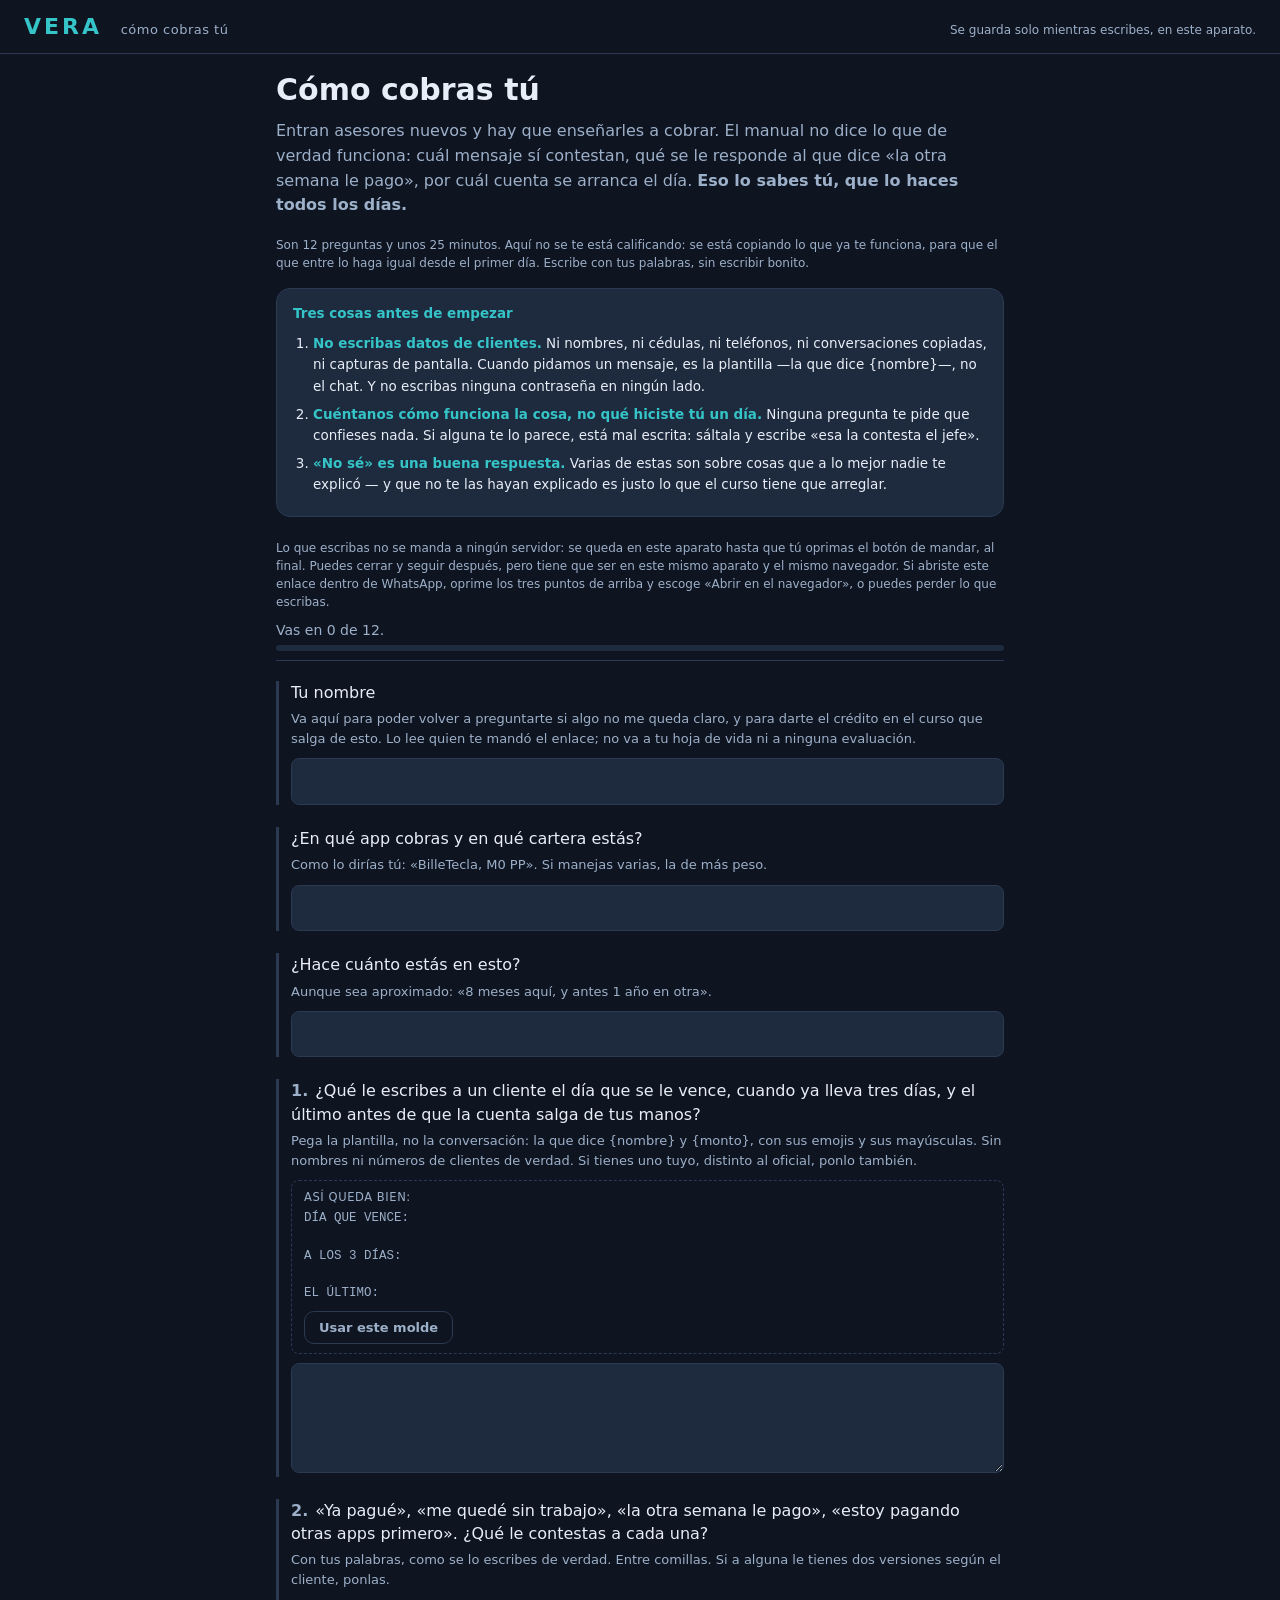
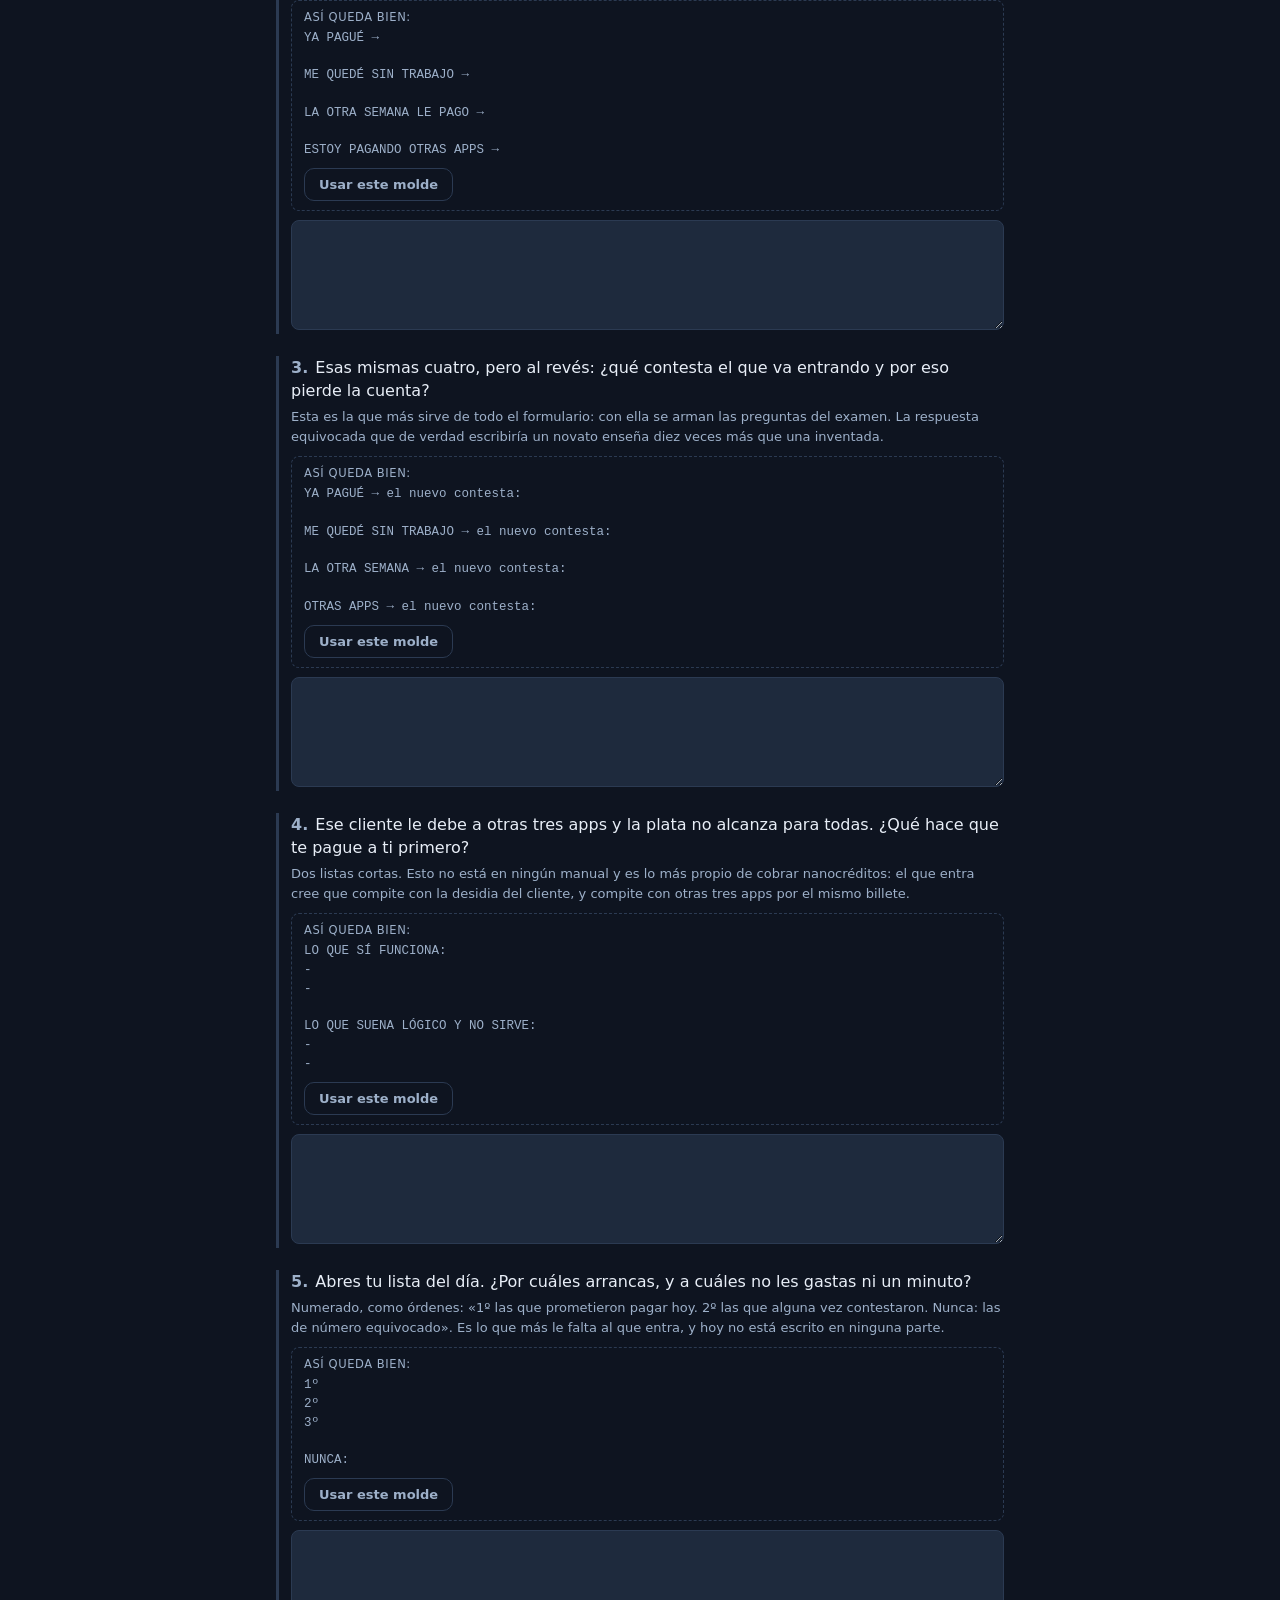
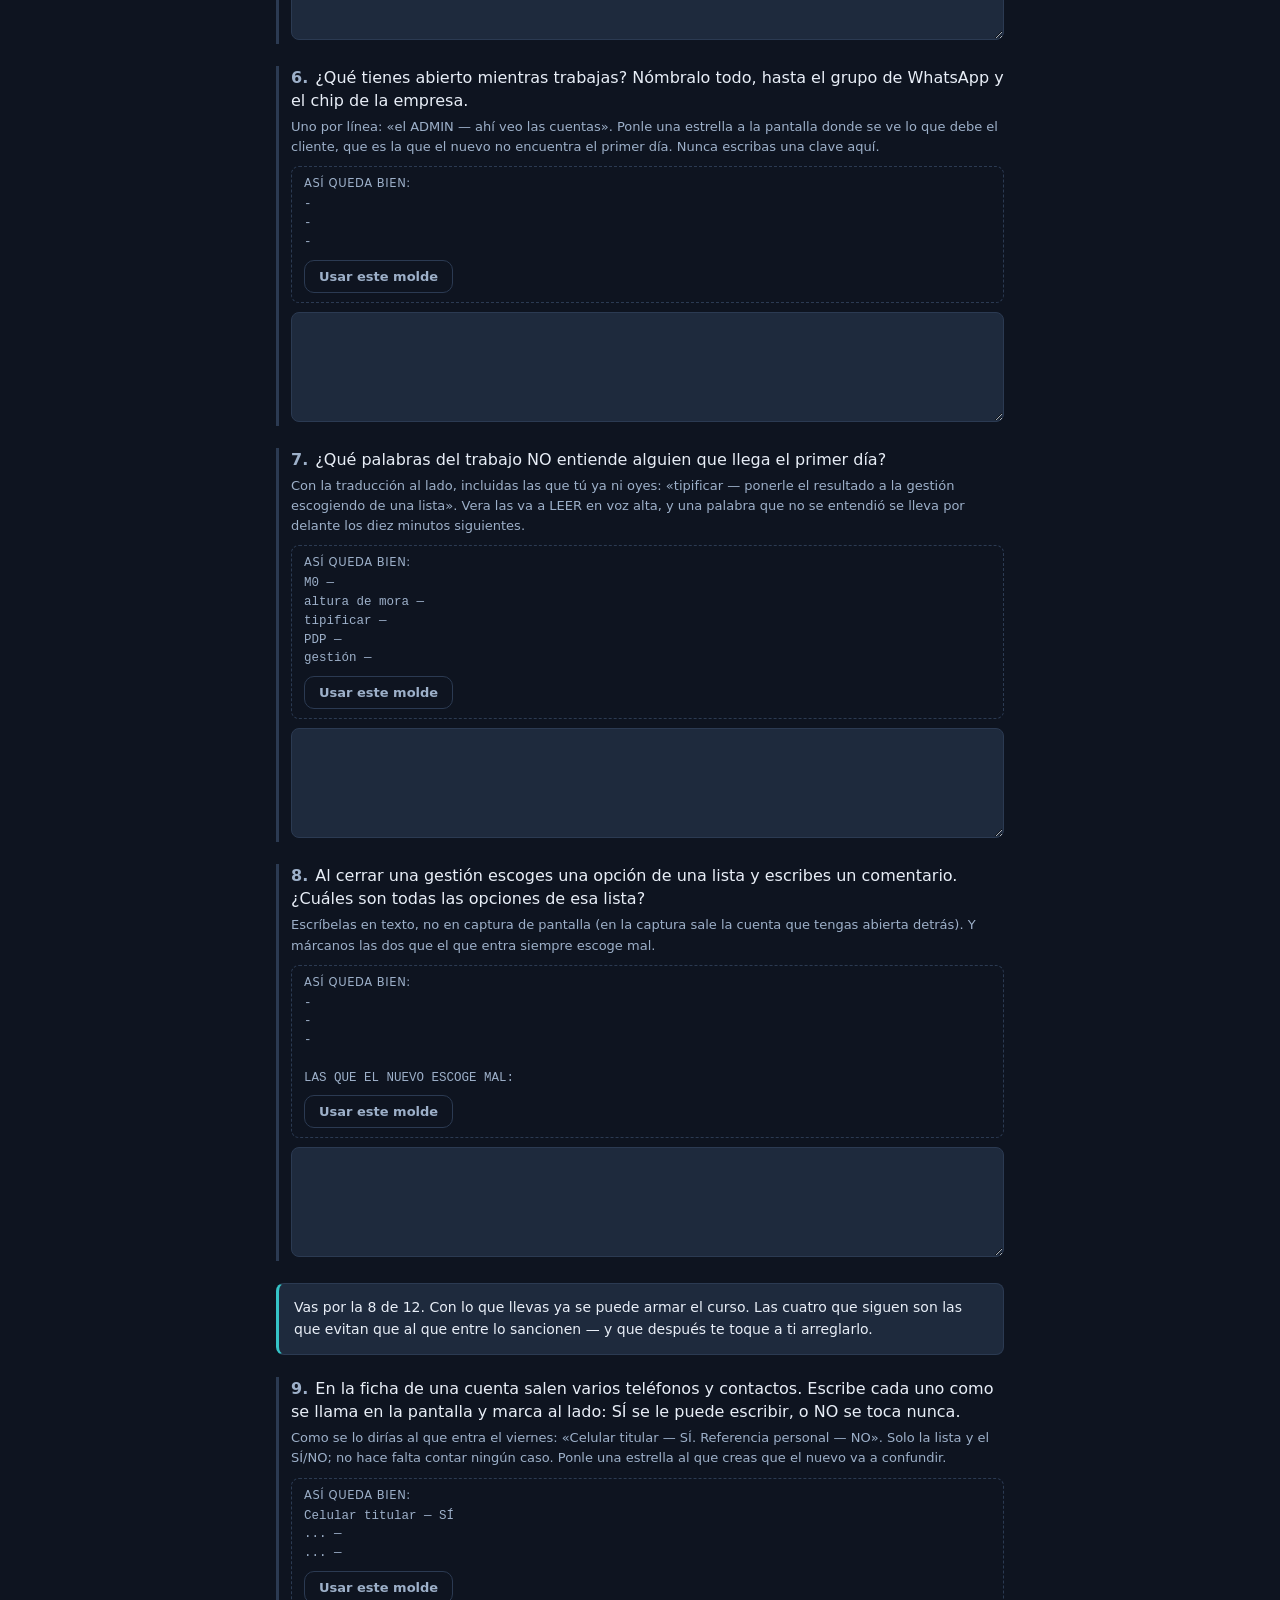
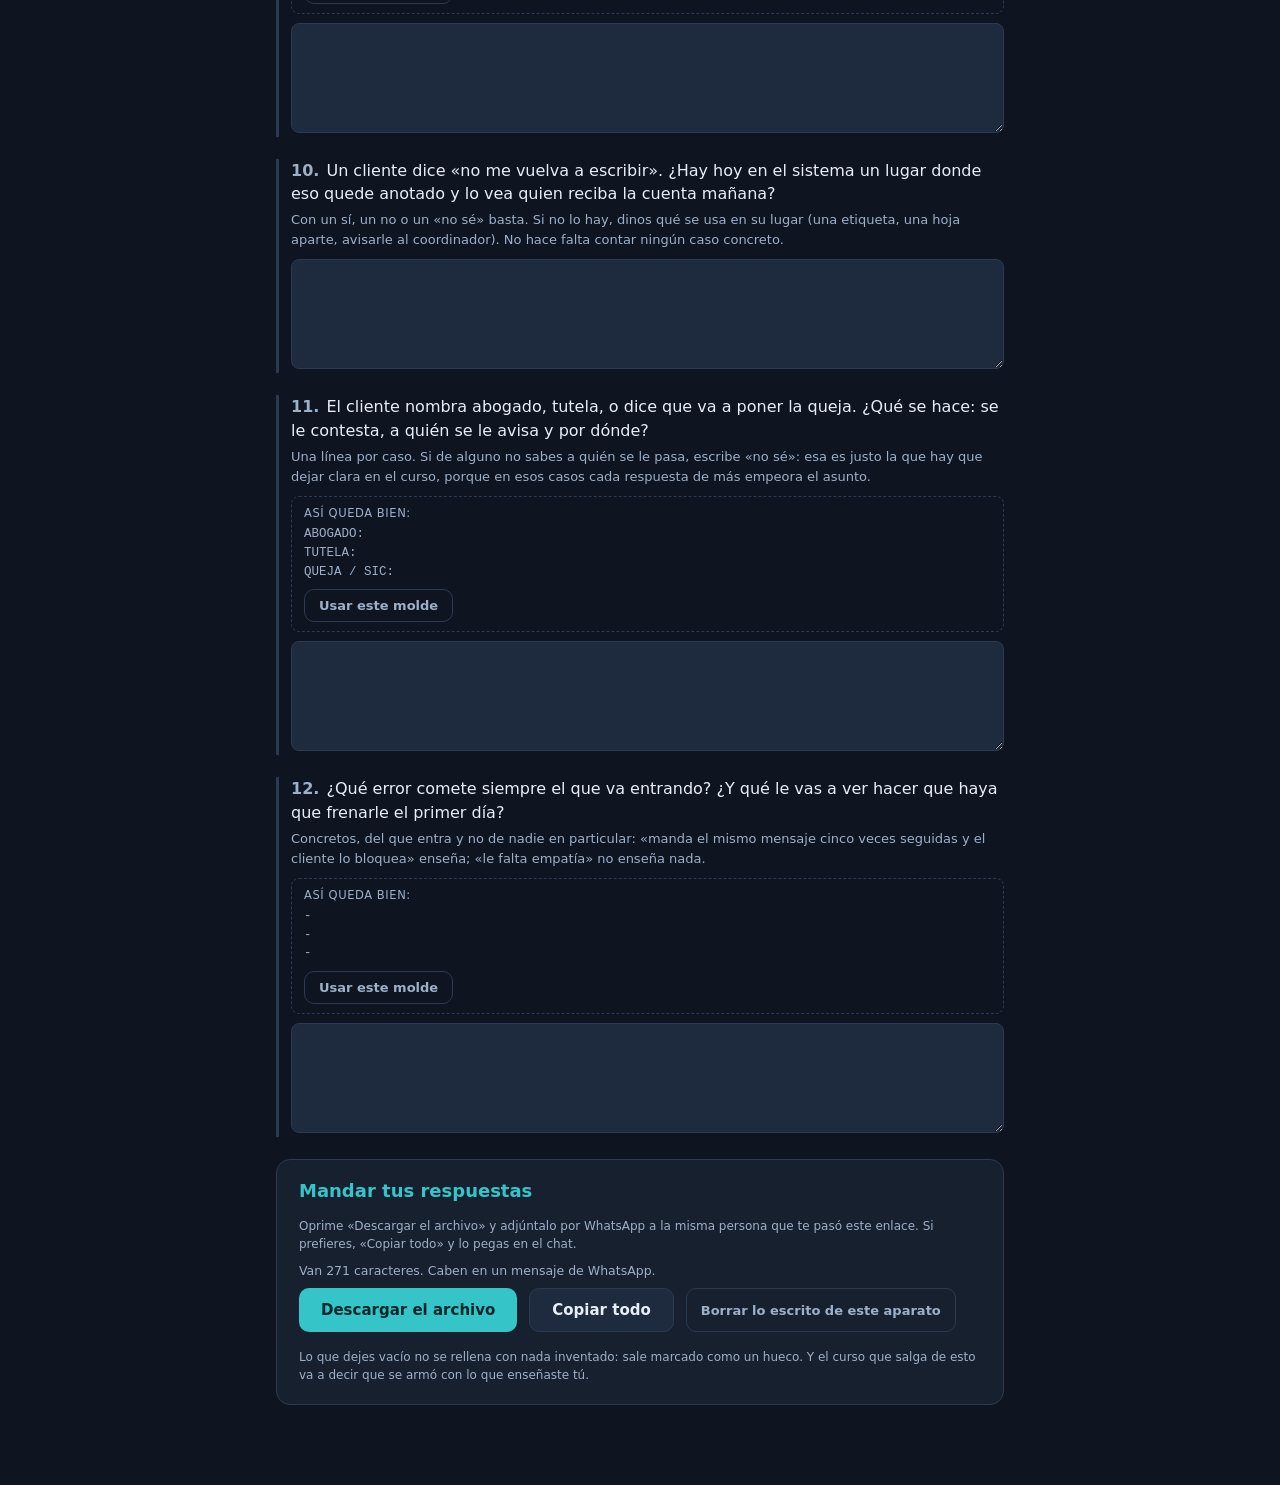
==== cuestionario-asesor-suelto.html @ 35c7a5f9 "Vera funciona sin internet: MediaPipe entra en la carpeta, y el cuestionario en un solo archivo Joan" ====
<!doctype html>
<html lang="es">
<head>
<meta charset="utf-8">
<meta name="viewport" content="width=device-width, initial-scale=1">
<title>Cómo cobras tú</title>
<style>
/* ── estilo.css ── */
/* Vera — Capacitadora Virtual
   Tema oscuro pensado para proyectarse en una sala: contraste alto,
   letra grande, nada que compita con la cara de Vera. */

:root {
  --fondo: #0e1420;
  --fondo-tarjeta: #17202f;
  --fondo-suave: #1e2a3d;
  --borde: #2b3a52;
  --texto: #e8eef7;
  --texto-suave: #9db0c9;
  --acento: #35c4c8;        /* el color de Vera */
  --acento-fuerte: #1fa8ac;
  --ambar: #e8b93d;
  --rojo: #e05d5d;
  --verde: #4fc37f;
  --radio: 14px;
}

* { box-sizing: border-box; margin: 0; padding: 0; }

body {
  background: var(--fondo);
  color: var(--texto);
  font-family: "Segoe UI", system-ui, sans-serif;
  min-height: 100vh;
}

/* ── Cabecera ─────────────────────────────────────────── */
.cabecera {
  display: flex;
  align-items: baseline;
  justify-content: space-between;
  gap: 16px;
  padding: 14px 24px;
  border-bottom: 1px solid var(--borde);
}
.marca {
  font-size: 22px;
  font-weight: 800;
  letter-spacing: 3px;
  color: var(--acento);
}
.marca span {
  font-size: 13px;
  font-weight: 400;
  letter-spacing: 0.5px;
  color: var(--texto-suave);
  margin-left: 8px;
}
.cabecera-nota { font-size: 12px; color: var(--texto-suave); }

/* ── Pantallas ────────────────────────────────────────── */
.pantalla { display: none; padding: 24px; }
.pantalla.activa { display: block; }
.oculto { display: none !important; }

.tarjeta {
  background: var(--fondo-tarjeta);
  border: 1px solid var(--borde);
  border-radius: var(--radio);
  padding: 28px;
  max-width: 980px;
  margin: 0 auto;
}
.tarjeta-centrada { max-width: 680px; text-align: center; }

h1 { font-size: 30px; margin-bottom: 12px; }
h2 { font-size: 22px; margin-bottom: 10px; }
.intro { color: var(--texto-suave); line-height: 1.55; margin-bottom: 18px; }

.selector-curso {
  display: flex;
  align-items: center;
  justify-content: center;
  gap: 10px;
  margin-bottom: 14px;
  font-size: 14px;
  color: var(--texto-suave);
}
.selector-curso select {
  background: var(--fondo-suave);
  border: 1px solid var(--borde);
  border-radius: 8px;
  color: var(--texto);
  font-family: inherit;
  font-size: 14px;
  padding: 8px 12px;
}
.selector-curso select:focus { outline: none; border-color: var(--acento); }

.resumen-contenido {
  background: var(--fondo-suave);
  border-radius: 10px;
  padding: 12px 16px;
  margin-bottom: 18px;
  font-size: 14px;
  color: var(--texto-suave);
  text-align: left;
}
.resumen-contenido strong { color: var(--texto); }

.letra-menuda { font-size: 12px; color: var(--texto-suave); line-height: 1.5; margin-top: 16px; }

/* ── Botones ──────────────────────────────────────────── */
.botonera { display: flex; gap: 12px; justify-content: center; flex-wrap: wrap; margin-top: 8px; }
.btn {
  border: none;
  border-radius: 10px;
  padding: 12px 22px;
  font-size: 15px;
  font-weight: 600;
  cursor: pointer;
  font-family: inherit;
}
.btn:disabled { opacity: 0.4; cursor: not-allowed; }
a.btn { text-decoration: none; display: inline-flex; align-items: center; }
.btn-primario { background: var(--acento); color: #06282a; }
.btn-primario:not(:disabled):hover { background: var(--acento-fuerte); color: #eafcfc; }
.btn-secundario { background: var(--fondo-suave); color: var(--texto); border: 1px solid var(--borde); }
.btn-secundario:not(:disabled):hover { border-color: var(--acento); }
.btn-mini {
  background: transparent;
  color: var(--texto-suave);
  border: 1px solid var(--borde);
  padding: 8px 14px;
  font-size: 13px;
}
.btn-mini:hover { color: var(--texto); }

/* ── Consentimiento ───────────────────────────────────── */
.caja-legal {
  background: var(--fondo-suave);
  border-left: 4px solid var(--acento);
  border-radius: 8px;
  padding: 16px;
  text-align: left;
  font-size: 14px;
  line-height: 1.55;
  color: var(--texto-suave);
}
.caja-legal p + p { margin-top: 10px; }
.caja-legal strong { color: var(--texto); }
.prueba-mic {
  display: flex;
  align-items: center;
  justify-content: center;
  gap: 12px;
  flex-wrap: wrap;
  margin: 16px 0 4px;
}
.resultado-mic { font-size: 13px; color: var(--texto-suave); max-width: 380px; text-align: left; }
.respuesta-aviso { font-size: 13px; color: var(--ambar); margin-bottom: 6px; }
.respuesta-aviso:empty { display: none; }

.fila-consentimiento {
  display: flex;
  align-items: flex-start;
  gap: 10px;
  text-align: left;
  margin: 18px 0;
  font-size: 14px;
  cursor: pointer;
}
.fila-consentimiento input { margin-top: 3px; width: 18px; height: 18px; accent-color: var(--acento); }

/* ── Sala de capacitación ─────────────────────────────── */
.sala {
  display: grid;
  grid-template-columns: 300px 1fr 380px;
  gap: 20px;
  max-width: 1500px;
  margin: 0 auto;
  align-items: start;
}

.col-vera { text-align: center; }
.vera-marco {
  background: radial-gradient(circle at 50% 35%, #223148, var(--fondo-tarjeta));
  border: 1px solid var(--borde);
  border-radius: var(--radio);
  padding: 10px;
}
.vera-marco svg { width: 100%; height: auto; display: block; animation: respirar 4s ease-in-out infinite; }
@keyframes respirar {
  0%, 100% { transform: translateY(0); }
  50% { transform: translateY(3px); }
}
.vera-placa {
  margin-top: 8px;
  font-size: 12px;
  letter-spacing: 1px;
  text-transform: uppercase;
  color: var(--texto-suave);
}
.vera-estado {
  min-height: 20px;
  margin-top: 6px;
  font-size: 13px;
  color: var(--acento);
}
.vera-subtitulo {
  min-height: 72px;
  margin-top: 10px;
  padding: 10px 12px;
  background: var(--fondo-tarjeta);
  border: 1px solid var(--borde);
  border-radius: 10px;
  font-size: 15px;
  line-height: 1.45;
  text-align: left;
}
#btn-saltar { margin-top: 10px; }

.col-contenido { min-height: 480px; display: flex; flex-direction: column; gap: 14px; }
.barra-fase {
  font-size: 13px;
  letter-spacing: 1px;
  text-transform: uppercase;
  color: var(--texto-suave);
}
.diapositiva {
  background: var(--fondo-tarjeta);
  border: 1px solid var(--borde);
  border-radius: var(--radio);
  padding: 26px 30px;
  flex: 1;
}
.diapositiva h2 { color: var(--acento); margin-bottom: 18px; }
.diapositiva ul { list-style: none; }
.diapositiva li {
  padding: 10px 0 10px 26px;
  position: relative;
  font-size: 17px;
  line-height: 1.5;
  color: var(--texto-suave);
  transition: color 0.3s;
}
.diapositiva li::before {
  content: "•";
  position: absolute;
  left: 6px;
  color: var(--borde);
}
.diapositiva li.actual { color: var(--texto); }
.diapositiva li.actual::before { content: "▸"; color: var(--acento); }

.zona-entrada {
  background: var(--fondo-tarjeta);
  border: 1px solid var(--acento);
  border-radius: var(--radio);
  padding: 16px;
}
.zona-entrada label, .respuesta-para { display: block; font-size: 14px; margin-bottom: 10px; color: var(--texto-suave); }
.fila-entrada { display: flex; gap: 10px; margin-top: 8px; flex-wrap: wrap; }
.fila-entrada input {
  flex: 1;
  min-width: 200px;
  background: var(--fondo-suave);
  border: 1px solid var(--borde);
  border-radius: 8px;
  padding: 10px 12px;
  color: var(--texto);
  font-size: 15px;
  font-family: inherit;
}
.fila-entrada input:focus { outline: none; border-color: var(--acento); }
.botonera-sala { display: flex; justify-content: center; gap: 12px; flex-wrap: wrap; }

/* Opciones del examen: botones grandes, porque se responden con el mouse a un
   metro de la pantalla y porque en el examen no se usa el micrófono. */
.opciones-lista { display: flex; flex-direction: column; gap: 10px; }
.opcion {
  background: var(--fondo-suave);
  border: 1px solid var(--borde);
  border-radius: 10px;
  color: var(--texto);
  cursor: pointer;
  font-family: inherit;
  font-size: 16px;
  line-height: 1.45;
  padding: 14px 18px;
  text-align: left;
}
.opcion:hover:not(:disabled) { border-color: var(--acento); }
.opcion:disabled { cursor: default; }
.opcion.elegida { border-color: var(--acento); background: #24384f; }

/* ── Video / simulación ───────────────────────────────── */
.marco-video {
  position: relative;
  background: #000;
  border: 1px solid var(--borde);
  border-radius: var(--radio);
  overflow: hidden;
  aspect-ratio: 16 / 9;
}
#video-camara {
  width: 100%;
  height: 100%;
  object-fit: cover;
  transform: scaleX(-1); /* espejo: la gente se ubica más fácil */
}
#lienzo-overlay {
  position: absolute;
  inset: 0;
  width: 100%;
  height: 100%;
}
#lienzo-sim { width: 100%; height: 100%; display: block; }

/* Tablero oculto: al proyectar en la sala, nadie tiene por qué ver en público
   el video ni cuánta atención le calcularon a su compañero. Vera sigue
   midiendo igual — solo deja de exhibirlo. */
.sala.sin-tablero { grid-template-columns: 300px 1fr; }
.sala.sin-tablero .col-video { display: none; }

.lista-personas { display: flex; flex-direction: column; gap: 8px; margin-top: 12px; }
.chip-persona {
  display: flex;
  align-items: center;
  gap: 10px;
  background: var(--fondo-tarjeta);
  border: 1px solid var(--borde);
  border-radius: 10px;
  padding: 8px 12px;
  font-size: 14px;
}
.chip-persona .punto {
  width: 10px; height: 10px; border-radius: 50%;
  background: var(--texto-suave);
  flex-shrink: 0;
}
.chip-persona.atento .punto { background: var(--verde); }
.chip-persona.distraido .punto { background: var(--ambar); }
.chip-persona.ojos-cerrados .punto { background: var(--ambar); }
.chip-persona.hablando .punto { background: var(--ambar); }
.chip-persona.ausente .punto { background: var(--rojo); }
.chip-persona .nombre { font-weight: 600; min-width: 90px; }
.chip-persona .barra {
  flex: 1;
  height: 6px;
  background: var(--fondo-suave);
  border-radius: 3px;
  overflow: hidden;
}
.chip-persona .barra i {
  display: block;
  height: 100%;
  background: var(--verde);
  border-radius: 3px;
  transition: width 0.5s;
}
.chip-persona .llamados { font-size: 12px; color: var(--ambar); flex-shrink: 0; }

/* ── Acta ─────────────────────────────────────────────── */
.acta-datos { color: var(--texto-suave); font-size: 14px; margin-bottom: 16px; }
.tabla-acta { width: 100%; border-collapse: collapse; font-size: 14px; }
.tabla-acta th, .tabla-acta td {
  text-align: left;
  padding: 10px 12px;
  border-bottom: 1px solid var(--borde);
}
.tabla-acta th { color: var(--texto-suave); font-weight: 600; font-size: 12px; text-transform: uppercase; letter-spacing: 0.5px; }
.tabla-acta .alerta { color: var(--rojo); font-weight: 600; }
.tabla-acta .bien { color: var(--verde); }

.aviso-rescate {
  display: flex;
  align-items: center;
  justify-content: space-between;
  gap: 12px;
  flex-wrap: wrap;
  background: var(--fondo-suave);
  border: 1px solid var(--ambar);
  border-radius: 10px;
  padding: 12px 16px;
  margin-bottom: 14px;
  font-size: 14px;
  text-align: left;
  color: var(--texto);
}

/* ── Historial ────────────────────────────────────────── */
.fila-titulo {
  display: flex;
  align-items: center;
  justify-content: space-between;
  gap: 16px;
  margin-bottom: 16px;
}
.fila-titulo h2 { margin-bottom: 0; }

.datos-sesion { text-align: left; margin: 16px 0 4px; }
.datos-sesion label { display: block; font-size: 14px; margin-bottom: 6px; color: var(--texto); }
.datos-sesion label span { color: var(--texto-suave); font-size: 12px; }
.datos-sesion input {
  width: 100%;
  background: var(--fondo-suave);
  border: 1px solid var(--borde);
  border-radius: 8px;
  padding: 10px 12px;
  color: var(--texto);
  font-size: 15px;
  font-family: inherit;
}
.datos-sesion input:focus { outline: none; border-color: var(--acento); }

.pestanas { display: flex; gap: 8px; border-bottom: 1px solid var(--borde); margin-bottom: 14px; }
.pestana {
  background: transparent;
  border: none;
  border-bottom: 2px solid transparent;
  color: var(--texto-suave);
  font-family: inherit;
  font-size: 14px;
  font-weight: 600;
  padding: 10px 14px;
  cursor: pointer;
}
.pestana.activa { color: var(--acento); border-bottom-color: var(--acento); }

.fila-buscar { display: flex; gap: 12px; align-items: center; flex-wrap: wrap; margin-bottom: 14px; }
.fila-buscar input {
  flex: 1;
  min-width: 200px;
  background: var(--fondo-suave);
  border: 1px solid var(--borde);
  border-radius: 8px;
  padding: 10px 12px;
  color: var(--texto);
  font-size: 15px;
  font-family: inherit;
}
.fila-buscar input:focus { outline: none; border-color: var(--acento); }
.chk-inline { display: flex; align-items: center; gap: 8px; font-size: 13px; color: var(--texto-suave); cursor: pointer; }
.chk-inline input { width: 16px; height: 16px; accent-color: var(--acento); }

.historial-cuerpo { min-height: 180px; margin-bottom: 18px; }
.vacio-historial { color: var(--texto-suave); font-size: 14px; padding: 30px 0; text-align: center; line-height: 1.6; }

.registro {
  background: var(--fondo-suave);
  border: 1px solid var(--borde);
  border-radius: 10px;
  padding: 14px 16px;
  margin-bottom: 10px;
}
.registro-cabeza {
  display: flex;
  align-items: baseline;
  justify-content: space-between;
  gap: 12px;
  flex-wrap: wrap;
}
.registro-nombre { font-size: 16px; font-weight: 700; }
.registro-meta { font-size: 13px; color: var(--texto-suave); }
.registro-lista { margin-top: 10px; display: flex; flex-direction: column; gap: 6px; }
.registro-linea {
  display: flex;
  align-items: center;
  justify-content: space-between;
  gap: 10px;
  flex-wrap: wrap;
  font-size: 14px;
  color: var(--texto-suave);
  padding: 6px 0;
  border-top: 1px solid var(--borde);
}
.registro-linea b { color: var(--texto); font-weight: 600; }
.etiqueta-demo {
  font-size: 11px;
  text-transform: uppercase;
  letter-spacing: 0.5px;
  background: var(--fondo);
  border: 1px solid var(--borde);
  border-radius: 20px;
  padding: 2px 8px;
  color: var(--texto-suave);
}
.registro-acciones { display: flex; gap: 8px; flex-wrap: wrap; }
.etiqueta-vencido { color: var(--rojo); border-color: var(--rojo); }
.etiqueta-por-vencer { color: var(--ambar); border-color: var(--ambar); }
.etiqueta-al-dia { color: var(--verde); border-color: var(--verde); }
.fila-buscar input[type="number"] {
  background: var(--fondo-suave);
  border: 1px solid var(--borde);
  border-radius: 6px;
  color: var(--texto);
  font-family: inherit;
  padding: 4px 8px;
  margin: 0 6px;
}

/* Tablero del piloto: pocas cifras, grandes, para una sola conversación. */
.cifras { display: flex; flex-wrap: wrap; gap: 12px; margin-bottom: 16px; }
.cifra {
  background: var(--fondo-suave);
  border: 1px solid var(--borde);
  border-radius: 10px;
  padding: 16px 20px;
  flex: 1 1 150px;
}
.cifra .valor { font-size: 30px; font-weight: 800; color: var(--acento); line-height: 1.1; }
.cifra .rotulo { font-size: 12px; color: var(--texto-suave); margin-top: 6px; line-height: 1.4; }
.cifra.destacada { border-color: var(--acento); }

/* ── Constancia ───────────────────────────────────────── */
.constancia-marco { max-width: 900px; margin: 0 auto; }
.constancia {
  background: #fff;
  color: #16202e;
  border-radius: var(--radio);
  padding: 48px 56px;
  margin-bottom: 18px;
  font-family: Georgia, "Times New Roman", serif;
}
.constancia .c-sello-demo {
  background: #b3352f;
  color: #fff;
  font-family: "Segoe UI", system-ui, sans-serif;
  font-size: 14px;
  font-weight: 700;
  /* Sin mayúsculas sostenidas: el mensaje más delicado del documento se lee
     peor gritado, y en pantalla pequeña se vuelve un bloque. */
  text-transform: none;
  letter-spacing: 0.5px;
  text-align: center;
  padding: 8px 12px;
  border-radius: 6px;
  margin: -20px -24px 22px;
}
.constancia .c-sello-aviso { background: #a9761a; }
.constancia .c-marca {
  font-family: "Segoe UI", system-ui, sans-serif;
  font-size: 13px;
  font-weight: 800;
  letter-spacing: 3px;
  color: #1fa8ac;
  text-align: center;
}
.constancia h1 {
  font-size: 27px;
  text-align: center;
  margin: 18px 0 6px;
  letter-spacing: 1px;
}
.constancia .c-linea { height: 2px; background: #35c4c8; width: 90px; margin: 0 auto 26px; }
.constancia .c-texto { font-size: 15px; line-height: 1.8; text-align: center; color: #40506b; }
.constancia .c-nombre {
  font-size: 30px;
  font-weight: bold;
  text-align: center;
  margin: 14px 0;
  color: #16202e;
}
.constancia .c-curso { font-size: 19px; text-align: center; font-style: italic; margin: 6px 0 22px; }
.constancia .c-datos {
  display: flex;
  justify-content: center;
  gap: 34px;
  flex-wrap: wrap;
  margin: 26px 0;
  font-family: "Segoe UI", system-ui, sans-serif;
}
.constancia .c-dato { text-align: center; }
.constancia .c-dato .valor { font-size: 21px; font-weight: 700; color: #16202e; }
.constancia .c-dato .rotulo { font-size: 11px; text-transform: uppercase; letter-spacing: 1px; color: #7d8ba1; margin-top: 3px; }
.constancia .c-pie {
  border-top: 1px solid #d8dfe8;
  margin-top: 30px;
  padding-top: 14px;
  font-family: "Segoe UI", system-ui, sans-serif;
  font-size: 11px;
  line-height: 1.6;
  color: #7d8ba1;
  text-align: center;
}

.acta-dudas {
  background: var(--fondo-suave);
  border-left: 4px solid var(--ambar);
  border-radius: 8px;
  padding: 14px 16px;
  margin-top: 18px;
  font-size: 14px;
  line-height: 1.55;
}
.acta-ficha { border-left-color: var(--acento); }
.acta-ficha h3 { color: var(--acento) !important; }
.acta-dudas h3 { font-size: 15px; margin-bottom: 8px; color: var(--ambar); }
.acta-dudas ul { list-style: none; }
.acta-dudas li { padding: 5px 0 5px 18px; position: relative; color: var(--texto-suave); }
.acta-dudas li::before { content: "?"; position: absolute; left: 2px; color: var(--ambar); font-weight: 700; }
.acta-dudas .pie-dudas { margin-top: 8px; font-size: 12px; color: var(--texto-suave); }

/* ── Modal editor ─────────────────────────────────────── */
.modal {
  position: fixed;
  inset: 0;
  background: rgba(5, 10, 18, 0.85);
  display: flex;
  align-items: center;
  justify-content: center;
  padding: 20px;
  z-index: 50;
}
.modal-cuerpo {
  background: var(--fondo-tarjeta);
  border: 1px solid var(--borde);
  border-radius: var(--radio);
  padding: 24px;
  width: min(860px, 100%);
  max-height: 90vh;
  display: flex;
  flex-direction: column;
  gap: 12px;
}
.modal-cuerpo textarea {
  flex: 1;
  min-height: 340px;
  background: var(--fondo);
  border: 1px solid var(--borde);
  border-radius: 8px;
  color: var(--texto);
  font-family: Consolas, monospace;
  font-size: 13px;
  line-height: 1.5;
  padding: 12px;
  resize: vertical;
}
.modal-cuerpo code {
  background: var(--fondo-suave);
  padding: 1px 6px;
  border-radius: 4px;
  font-size: 12px;
}

/* ── Pantallas angostas ───────────────────────────────── */
@media (max-width: 1100px) {
  .sala { grid-template-columns: 1fr; }
  .col-vera { max-width: 340px; margin: 0 auto; }
}

/* ── Impresión: solo lo que se está viendo (acta o constancia) ── */
@media print {
  body { background: #fff; color: #000; }
  .cabecera, .solo-pantalla, #btn-saltar { display: none !important; }
  .pantalla { display: none !important; }
  .pantalla.activa { display: block !important; padding: 0; }
  .tarjeta { border: none; background: #fff; }
  .acta-datos, .letra-menuda { color: #444; }
  .tabla-acta th, .tabla-acta td { border-bottom: 1px solid #999; color: #000; }
  .tabla-acta .alerta { color: #000; font-weight: 700; }
  /* La constancia se imprime como documento suelto, sin márgenes de pantalla */
  .constancia { padding: 30px 20px; margin: 0; }
  /* Los sellos ("DEMOSTRACIÓN", "NO APROBÓ") son texto blanco sobre color, y
     los navegadores no imprimen fondos por defecto: en papel quedaban
     invisibles, justo la advertencia que más importa que se vea. */
  .constancia .c-sello-demo {
    -webkit-print-color-adjust: exact;
    print-color-adjust: exact;
    color: #b3352f;
    background: #fff;
    border: 2px solid #b3352f;
  }
  .constancia .c-sello-aviso { color: #a9761a; border-color: #a9761a; }
  #p-constancia .constancia-marco { max-width: none; }
}

</style>
<style>
  .hoja { max-width: 760px; margin: 0 auto; padding: 18px 16px 80px; }
  .campo, .campo-corto { margin-bottom: 22px; padding-left: 12px; border-left: 3px solid var(--borde); }
  .campo.hecha { border-left-color: var(--exito, #4caf50); }
  label { display: block; font-size: 16px; margin-bottom: 5px; line-height: 1.45; }
  .num { color: var(--texto-suave); font-weight: 600; margin-right: 2px; }
  .pista { display: block; font-size: 13px; color: var(--texto-suave); margin-bottom: 9px; line-height: 1.55; }
  textarea, input[type=text] {
    width: 100%; background: var(--fondo-suave); border: 1px solid var(--borde);
    border-radius: 8px; color: var(--texto); font-family: inherit; font-size: 16px;
    line-height: 1.55; padding: 10px 12px;
  }
  textarea { min-height: 110px; resize: vertical; }
  textarea:focus, input[type=text]:focus { outline: none; border-color: var(--acento); }
  .molde {
    background: var(--fondo); border: 1px dashed var(--borde); border-radius: 8px;
    padding: 9px 12px; margin-bottom: 9px;
  }
  .molde span { display: block; font-size: 11.5px; color: var(--texto-suave); text-transform: uppercase; letter-spacing: .05em; margin-bottom: 5px; }
  .molde pre {
    font-family: Consolas, monospace; font-size: 12.5px; color: var(--texto-suave);
    white-space: pre-wrap; margin: 0 0 8px; line-height: 1.5;
  }
  .corte {
    background: var(--fondo-suave); border: 1px solid var(--borde); border-left: 3px solid var(--acento);
    border-radius: 8px; padding: 13px 15px; margin: 4px 0 22px; font-size: 14px; line-height: 1.55;
  }
  .avance {
    position: sticky; top: 0; z-index: 5; background: var(--fondo);
    border-bottom: 1px solid var(--borde); padding: 11px 0 9px; margin-bottom: 20px;
    font-size: 14px; color: var(--texto-suave);
  }
  .avance .barra-avance { height: 6px; background: var(--fondo-suave); border-radius: 3px; margin-top: 7px; overflow: hidden; }
  .avance .barra-avance i { display: block; height: 100%; background: var(--acento); border-radius: 3px; transition: width .3s; }
  .reglas {
    background: var(--fondo-suave); border: 1px solid var(--borde); border-radius: var(--radio);
    padding: 14px 16px; margin: 16px 0 22px; font-size: 13.5px; line-height: 1.6;
  }
  .reglas b { color: var(--acento); }
  .reglas ol { margin: 8px 0 0; padding-left: 20px; }
  .reglas li { margin-bottom: 6px; }
  .cierre { background: var(--fondo-tarjeta); border: 1px solid var(--borde); border-radius: var(--radio); padding: 20px 22px; }
  .cierre h2 { color: var(--acento); font-size: 18px; margin-bottom: 8px; }
  #tamano { display: block; font-size: 12.5px; color: var(--texto-suave); margin: 10px 0; }
  #tamano.alerta { color: #ffb74d; }
  .aviso { border-radius: 8px; padding: 11px 14px; margin: 12px 0; font-size: 14px; line-height: 1.5; }
  .aviso.bueno { background: rgba(76,175,80,.13); border: 1px solid rgba(76,175,80,.35); }
  .aviso.malo  { background: rgba(255,167,38,.13); border: 1px solid rgba(255,167,38,.35); }
  #salida {
    width: 100%; min-height: 200px; background: var(--fondo); border: 1px solid var(--acento);
    border-radius: 8px; color: var(--texto); font-family: Consolas, monospace;
    font-size: 12.5px; line-height: 1.5; padding: 12px; margin-top: 12px; resize: vertical;
  }
</style>
</head>
<body data-suelto="si">

<header class="cabecera">
  <div class="marca">VERA <span>cómo cobras tú</span></div>
  <div class="cabecera-nota">Se guarda solo mientras escribes, en este aparato.</div>
</header>

<main class="hoja">
  <h1>Cómo cobras tú</h1>
  <p class="intro">
    Entran asesores nuevos y hay que enseñarles a cobrar. El manual no dice lo
    que de verdad funciona: cuál mensaje sí contestan, qué se le responde al que
    dice «la otra semana le pago», por cuál cuenta se arranca el día.
    <strong>Eso lo sabes tú, que lo haces todos los días.</strong>
  </p>
  <p class="letra-menuda">
    Son 12 preguntas y unos 25 minutos. Aquí no se te está calificando: se está
    copiando lo que ya te funciona, para que el que entre lo haga igual desde el
    primer día. Escribe con tus palabras, sin escribir bonito.
  </p>

  <div class="reglas">
    <b>Tres cosas antes de empezar</b>
    <ol>
      <li><b>No escribas datos de clientes.</b> Ni nombres, ni cédulas, ni
        teléfonos, ni conversaciones copiadas, ni capturas de pantalla. Cuando
        pidamos un mensaje, es la plantilla —la que dice {nombre}—, no el chat.
        Y no escribas ninguna contraseña en ningún lado.</li>
      <li><b>Cuéntanos cómo funciona la cosa, no qué hiciste tú un día.</b>
        Ninguna pregunta te pide que confieses nada. Si alguna te lo parece,
        está mal escrita: sáltala y escribe «esa la contesta el jefe».</li>
      <li><b>«No sé» es una buena respuesta.</b> Varias de estas son sobre cosas
        que a lo mejor nadie te explicó — y que no te las hayan explicado es
        justo lo que el curso tiene que arreglar.</li>
    </ol>
  </div>

  <p class="letra-menuda">
    Lo que escribas no se manda a ningún servidor: se queda en este aparato
    hasta que tú oprimas el botón de mandar, al final. Puedes cerrar y seguir
    después, pero tiene que ser en este mismo aparato y el mismo navegador. Si
    abriste este enlace dentro de WhatsApp, oprime los tres puntos de arriba y
    escoge «Abrir en el navegador», o puedes perder lo que escribas.
  </p>

  <div class="avance">
    <span id="avance-texto">…</span>
    <div class="barra-avance"><i id="avance-barra" style="width:0%"></i></div>
  </div>

  <div id="ficha"></div>
  <div id="formulario"></div>

  <section class="cierre">
    <h2>Mandar tus respuestas</h2>
    <p class="letra-menuda" id="como-mandar">…</p>
    <span id="tamano"></span>
    <div id="aviso" class="aviso" hidden></div>
    <div class="botonera" style="justify-content:flex-start;margin-bottom:10px">
      <button id="btn-mandar" class="btn btn-primario" hidden>Mandar mis respuestas</button>
      <button id="btn-descargar" class="btn btn-primario" hidden>Descargar el archivo</button>
      <button id="btn-copiar" class="btn btn-secundario">Copiar todo</button>
      <button id="btn-borrar" class="btn btn-mini">Borrar lo escrito de este aparato</button>
    </div>
    <textarea id="salida" spellcheck="false" hidden></textarea>
    <p class="letra-menuda">
      Lo que dejes vacío no se rellena con nada inventado: sale marcado como un
      hueco. Y el curso que salga de esto va a decir que se armó con lo que
      enseñaste tú.
    </p>
  </section>
</main>

<script>
/* ── enviar.js ── */
/* Cómo salen las respuestas del aparato de quien las escribió.

   Vera no tiene servidor: lo que alguien escribe en un cuestionario vive en el
   localStorage de SU navegador y no llega a nadie hasta que él mismo lo manda.
   Ese último paso es donde se pierde el trabajo, así que aquí está todo junto
   y con una regla por encima de las demás:

       UN BOTÓN NUNCA DICE QUE HIZO ALGO QUE NO HIZO.

   Nace de un fallo real que estaba en cuestionario.js: el respaldo de copiar
   ignoraba lo que devolvía execCommand y ponía «¡Copiado!» pasara lo que
   pasara. En iPhone, .select() no selecciona un textarea, la copia falla y el
   botón mentía; el asesor pegaba un mensaje vacío en el chat convencido de que
   acababa de mandar veinte minutos de trabajo. Un fallo silencioso con
   confirmación falsa es peor que no tener el botón.

   Por eso cada función de aquí devuelve qué pasó de verdad, y quien la llama
   tiene que pintar el resultado real.

   Lo que se descartó, con el número en la mano:
   - wa.me con el texto precargado: WhatsApp trunca alrededor de los ~1.000
     caracteres y el formulario vacío ya son 11.000 codificados. Falla abriendo
     el chat con el cuadro a medias y sin avisar. Es exactamente lo que esta
     regla prohíbe.
   - mailto: con el cuerpo dentro: el shell de Windows corta cerca de 2.048.
   - Subirlo a algún lado: son datos de la operación de un tercero; no salen de
     los aparatos de quien los escribió salvo por su propia mano. */

(function () {
  'use strict';

  /* El tope de un mensaje de WhatsApp son 65.536 caracteres. Se corta antes
     para que el aviso lo demos nosotros y no el mensajero: si WhatsApp recorta
     por su cuenta, nadie se entera de qué se perdió. */
  var TOPE_WHATSAPP = 60000;

  function archivoDe(nombre, texto) {
    return new File([texto], nombre, { type: 'text/plain' });
  }

  /* ¿Puede este aparato mandar el archivo por el menú de compartir? Se pregunta
     ANTES de pintar el botón, no al oprimirlo: un botón que existe y no
     funciona es la misma mentira de siempre. En un computador de escritorio
     casi nunca se puede, y ahí manda el de descargar. */
  function puedeCompartirArchivo() {
    try {
      if (!navigator.share || !navigator.canShare || typeof File !== 'function') return false;
      return navigator.canShare({ files: [archivoDe('prueba.txt', 'x')] });
    } catch (e) {
      return false;
    }
  }

  /* Abre el menú de compartir del sistema con el archivo adjunto. El usuario
     escoge ahí a quién se lo manda — el código no elige por él ni sabe si
     terminó mandándolo.

     Devuelve una promesa con: 'compartido' | 'cancelado' | 'no-se-pudo'.
     Cancelar NO es un error: es alguien que se arrepintió, y decirle
     «no se pudo» sería mentirle al revés. */
  function compartirArchivo(nombre, texto) {
    return new Promise(function (resolver) {
      if (!puedeCompartirArchivo()) { resolver('no-se-pudo'); return; }
      navigator.share({ files: [archivoDe(nombre, texto)], title: nombre })
        .then(function () { resolver('compartido'); })
        .catch(function (e) {
          resolver(e && e.name === 'AbortError' ? 'cancelado' : 'no-se-pudo');
        });
    });
  }

  /* Copiar al portapapeles diciendo la verdad sobre si se copió.

     Devuelve una promesa con 'copiado' o 'no-se-pudo'. En el segundo caso el
     texto queda SELECCIONADO en la caja, porque la salida honesta es decirle a
     la persona que lo copie con el dedo, no fingir que ya está hecho.

     navigator.clipboard solo existe en https (o localhost). En un http pelado
     no está, y por eso el respaldo tiene que funcionar de verdad. */
  function copiar(texto, caja) {
    return new Promise(function (resolver) {
      var respaldo = function () {
        try {
          if (!caja) { resolver('no-se-pudo'); return; }
          caja.focus();
          caja.select();
          // iOS ignora .select() en un textarea; esto sí le funciona.
          if (caja.setSelectionRange) caja.setSelectionRange(0, texto.length);
          // El valor de retorno es justo lo que el código viejo tiraba a la basura.
          resolver(document.execCommand('copy') ? 'copiado' : 'no-se-pudo');
        } catch (e) {
          resolver('no-se-pudo');
        }
      };
      if (navigator.clipboard && navigator.clipboard.writeText && window.isSecureContext) {
        navigator.clipboard.writeText(texto)
          .then(function () { resolver('copiado'); })
          .catch(respaldo);
      } else {
        respaldo();
      }
    });
  }

  function descargar(nombre, texto) {
    var url = URL.createObjectURL(new Blob([texto], { type: 'text/plain;charset=utf-8' }));
    var a = document.createElement('a');
    a.href = url;
    a.download = nombre;
    document.body.appendChild(a);
    a.click();
    document.body.removeChild(a);
    setTimeout(function () { URL.revokeObjectURL(url); }, 1000);
  }

  /* Para el contador que se ve mientras escribe. Que sepa antes de terminar si
     lo suyo va a caber en un mensaje, y no cuando ya no hay vuelta atrás. */
  function cabeEnWhatsApp(texto) {
    return String(texto || '').length <= TOPE_WHATSAPP;
  }

  /* Un nombre de archivo con el de la persona dentro: si tres asesores mandan
     el suyo, no llegan tres archivos llamados igual. Se limpia porque Android
     e iOS rechazan varios de estos caracteres y el guardado falla sin decir
     por qué. */
  function nombreArchivo(base, quien) {
    var limpio = String(quien || '').trim()
      .normalize('NFD').replace(/[\u0300-\u036f]/g, '')   // sin tildes
      .replace(/[^A-Za-z0-9]+/g, '-')
      .replace(/^-+|-+$/g, '')
      .slice(0, 40)
      .toLowerCase();
    return base + (limpio ? '-' + limpio : '') + '.txt';
  }

  window.Enviar = {
    puedeCompartirArchivo: puedeCompartirArchivo,
    compartirArchivo: compartirArchivo,
    copiar: copiar,
    descargar: descargar,
    cabeEnWhatsApp: cabeEnWhatsApp,
    nombreArchivo: nombreArchivo,
    TOPE_WHATSAPP: TOPE_WHATSAPP
  };
})();

</script>
<script>
/* ── cuestionario-asesor-datos.js ── */
/* Las preguntas que responde un ASESOR con experiencia, no el dueño.

   Salen de las 29 del cuestionario de Joan, pero no son las mismas: están
   reescritas de arriba abajo, y tres cosas cambiaron a propósito.

   1. HABLAN EN SEGUNDA PERSONA Y EN SU IDIOMA. «¿Qué le escribes tú el día que
      se le vence?» en vez de «pégame las plantillas vigentes». Un asesor de
      cobranza no está acostumbrado a escribir, trabaja por metas y va a llenar
      esto entre gestión y gestión: una pregunta larga y culta se contesta
      «normal» y esa respuesta contamina el curso, porque la vacía se ve y la
      floja se cuela como si fuera dato.

   2. NADIE CONFIESA NADA. Las del cuestionario de Joan piden expresamente lo
      incómodo («escríbelo aunque suene mal»). Está bien cuando lo escribe el
      dueño de la empresa. Firmado por un empleado, ese mismo párrafo es la
      descripción de un procedimiento que infringe el artículo 4 de la Ley 2300
      — y descrito como procedimiento, no como desliz, que es justo lo que
      destruye la defensa de «fue un asesor por su cuenta». Así que aquí se
      pregunta por la PANTALLA, por la REGLA y por el ERROR DEL QUE ENTRA, que
      es además como mejor lo cuenta un veterano. Si alguna vez se vuelve a
      meter una pregunta en primera persona («¿qué hiciste tú?»), el campo del
      nombre tiene que salir en el mismo movimiento.

   3. NO SE PIDEN DATOS DE CLIENTES NI CAPTURAS. Detrás de una captura del
      desplegable de tipificaciones va la cuenta que estuviera abierta, y una
      conversación no se anonimiza de verdad: el nombre va dentro del mensaje,
      el monto y la fecha identifican la cuenta, y el enlace de pago lleva
      token. Se pide la PLANTILLA (la que tiene {nombre}), no el chat.

   Doce campos, no veintinueve. El tope no es de tiempo sino de calidad: pasadas
   una docena de preguntas abiertas el asesor no abandona — empieza a contestar
   por salir del paso. Lo que se cayó no se pierde: es la segunda tanda.

   'guiada' es el formato que se le muestra dentro de la caja. Cinco preguntas
   piden una estructura interna (BIEN/MAL, una línea por campo, SÍ/NO al lado) y
   sin el molde delante esa estructura no llega nunca: llega un párrafo, y de un
   párrafo no salen preguntas de examen. */

window.CUESTIONARIO_ASESOR = {
  clave: 'vera.cuestionario.asesor',

  ficha: [
    { id: 'nombre', label: 'Tu nombre',
      pista: 'Va aquí para poder volver a preguntarte si algo no me queda claro, y para darte el crédito en el curso que salga de esto. Lo lee quien te mandó el enlace; no va a tu hoja de vida ni a ninguna evaluación.',
      corto: true },
    { id: 'donde', label: '¿En qué app cobras y en qué cartera estás?',
      pista: 'Como lo dirías tú: «BilleTecla, M0 PP». Si manejas varias, la de más peso.',
      corto: true },
    { id: 'cuanto', label: '¿Hace cuánto estás en esto?',
      pista: 'Aunque sea aproximado: «8 meses aquí, y antes 1 año en otra».',
      corto: true }
  ],

  preguntas: [
    {
      id: 'a01', num: 1, origen: 4, esencial: true,
      label: '¿Qué le escribes a un cliente el día que se le vence, cuando ya lleva tres días, y el último antes de que la cuenta salga de tus manos?',
      pista: 'Pega la plantilla, no la conversación: la que dice {nombre} y {monto}, con sus emojis y sus mayúsculas. Sin nombres ni números de clientes de verdad. Si tienes uno tuyo, distinto al oficial, ponlo también.',
      guiada: 'DÍA QUE VENCE:\n\nA LOS 3 DÍAS:\n\nEL ÚLTIMO:\n'
    },
    {
      id: 'a02', num: 2, origen: 5, esencial: true,
      label: '«Ya pagué», «me quedé sin trabajo», «la otra semana le pago», «estoy pagando otras apps primero». ¿Qué le contestas a cada una?',
      pista: 'Con tus palabras, como se lo escribes de verdad. Entre comillas. Si a alguna le tienes dos versiones según el cliente, ponlas.',
      guiada: 'YA PAGUÉ →\n\nME QUEDÉ SIN TRABAJO →\n\nLA OTRA SEMANA LE PAGO →\n\nESTOY PAGANDO OTRAS APPS →\n'
    },
    {
      id: 'a03', num: 3, origen: 5, esencial: true,
      label: 'Esas mismas cuatro, pero al revés: ¿qué contesta el que va entrando y por eso pierde la cuenta?',
      pista: 'Esta es la que más sirve de todo el formulario: con ella se arman las preguntas del examen. La respuesta equivocada que de verdad escribiría un novato enseña diez veces más que una inventada.',
      guiada: 'YA PAGUÉ → el nuevo contesta:\n\nME QUEDÉ SIN TRABAJO → el nuevo contesta:\n\nLA OTRA SEMANA → el nuevo contesta:\n\nOTRAS APPS → el nuevo contesta:\n'
    },
    {
      id: 'a04', num: 4, origen: 6, esencial: true,
      label: 'Ese cliente le debe a otras tres apps y la plata no alcanza para todas. ¿Qué hace que te pague a ti primero?',
      pista: 'Dos listas cortas. Esto no está en ningún manual y es lo más propio de cobrar nanocréditos: el que entra cree que compite con la desidia del cliente, y compite con otras tres apps por el mismo billete.',
      guiada: 'LO QUE SÍ FUNCIONA:\n-\n-\n\nLO QUE SUENA LÓGICO Y NO SIRVE:\n-\n-\n'
    },
    {
      id: 'a05', num: 5, origen: 10, esencial: true,
      label: 'Abres tu lista del día. ¿Por cuáles arrancas, y a cuáles no les gastas ni un minuto?',
      pista: 'Numerado, como órdenes: «1º las que prometieron pagar hoy. 2º las que alguna vez contestaron. Nunca: las de número equivocado». Es lo que más le falta al que entra, y hoy no está escrito en ninguna parte.',
      guiada: '1º\n2º\n3º\n\nNUNCA:\n'
    },
    {
      id: 'a06', num: 6, origen: 9, esencial: true,
      label: '¿Qué tienes abierto mientras trabajas? Nómbralo todo, hasta el grupo de WhatsApp y el chip de la empresa.',
      pista: 'Uno por línea: «el ADMIN — ahí veo las cuentas». Ponle una estrella a la pantalla donde se ve lo que debe el cliente, que es la que el nuevo no encuentra el primer día. Nunca escribas una clave aquí.',
      guiada: '-\n-\n-\n'
    },
    {
      id: 'a07', num: 7, origen: 2, esencial: true,
      label: '¿Qué palabras del trabajo NO entiende alguien que llega el primer día?',
      pista: 'Con la traducción al lado, incluidas las que tú ya ni oyes: «tipificar — ponerle el resultado a la gestión escogiendo de una lista». Vera las va a LEER en voz alta, y una palabra que no se entendió se lleva por delante los diez minutos siguientes.',
      guiada: 'M0 —\naltura de mora —\ntipificar —\nPDP —\ngestión —\n'
    },
    {
      id: 'a08', num: 8, origen: 17, esencial: true,
      label: 'Al cerrar una gestión escoges una opción de una lista y escribes un comentario. ¿Cuáles son todas las opciones de esa lista?',
      pista: 'Escríbelas en texto, no en captura de pantalla (en la captura sale la cuenta que tengas abierta detrás). Y márcanos las dos que el que entra siempre escoge mal.',
      guiada: '-\n-\n-\n\nLAS QUE EL NUEVO ESCOGE MAL:\n'
    },
    {
      id: 'a09', num: 9, origen: 19, esencial: true,
      label: 'En la ficha de una cuenta salen varios teléfonos y contactos. Escribe cada uno como se llama en la pantalla y marca al lado: SÍ se le puede escribir, o NO se toca nunca.',
      pista: 'Como se lo dirías al que entra el viernes: «Celular titular — SÍ. Referencia personal — NO». Solo la lista y el SÍ/NO; no hace falta contar ningún caso. Ponle una estrella al que creas que el nuevo va a confundir.',
      guiada: 'Celular titular — SÍ\n... — \n... — \n'
    },
    {
      id: 'a10', num: 10, origen: 22, esencial: false,
      label: 'Un cliente dice «no me vuelva a escribir». ¿Hay hoy en el sistema un lugar donde eso quede anotado y lo vea quien reciba la cuenta mañana?',
      pista: 'Con un sí, un no o un «no sé» basta. Si no lo hay, dinos qué se usa en su lugar (una etiqueta, una hoja aparte, avisarle al coordinador). No hace falta contar ningún caso concreto.',
      guiada: ''
    },
    {
      id: 'a11', num: 11, origen: 24, esencial: false,
      label: 'El cliente nombra abogado, tutela, o dice que va a poner la queja. ¿Qué se hace: se le contesta, a quién se le avisa y por dónde?',
      pista: 'Una línea por caso. Si de alguno no sabes a quién se le pasa, escribe «no sé»: esa es justo la que hay que dejar clara en el curso, porque en esos casos cada respuesta de más empeora el asunto.',
      guiada: 'ABOGADO:\nTUTELA:\nQUEJA / SIC:\n'
    },
    {
      id: 'a12', num: 12, origen: 27, esencial: false,
      label: '¿Qué error comete siempre el que va entrando? ¿Y qué le vas a ver hacer que haya que frenarle el primer día?',
      pista: 'Concretos, del que entra y no de nadie en particular: «manda el mismo mensaje cinco veces seguidas y el cliente lo bloquea» enseña; «le falta empatía» no enseña nada.',
      guiada: '-\n-\n-\n'
    }
  ],

  /* El aviso va encima de la 9 y no al principio. Las cuatro últimas son las
     delicadas — a qué número sí y a cuál no, el «no me escriba», el abogado —
     y preguntadas de segundas producen la respuesta del manual. Preguntadas
     cuando ya lleva veinte líneas escritas y nadie lo ha regañado, producen la
     verdad. */
  corteAntesDe: 9,
  textoCorte: 'Vas por la 8 de 12. Con lo que llevas ya se puede armar el curso. Las cuatro que siguen son las que evitan que al que entre lo sancionen — y que después te toque a ti arreglarlo.'
};

</script>
<script>
/* ── cuestionario-asesor.js ── */
/* El cuestionario del asesor: la página que llena quien SÍ sabe cobrar.

   Comparte casi todo con cuestionario.js —guardar mientras escribe, exportar en
   texto plano, marcar lo que falta— pero es un archivo aparte por dos razones
   que no son de estilo:

   1. LA CLAVE DE GUARDADO ES OTRA. Si las dos páginas compartieran
      'vera.cuestionario.nano', un asesor llenando la suya en el computador de
      Joan le borraría encima las respuestas de Joan, sin avisar y sin vuelta
      atrás.
   2. EL ENCABEZADO DEL ARCHIVO LLEVA EL NOMBRE DE QUIEN RESPONDE. En
      cuestionario.js está escrito fijo «respuestas de Joan», que sería falso en
      cada archivo que mande un asesor.

   Lo demás que lo separa está en cuestionario-asesor-datos.js.

   Sin modo esencial, a diferencia de la de Joan. Allá esconder 17 preguntas
   ayuda; aquí no: un formulario sin final visible es la causa número uno de que
   lo cierren, así que el contador dice «12» desde el primer segundo. */

(function () {
  'use strict';

  var D = window.CUESTIONARIO_ASESOR;
  var CLAVE = D.clave;

  function $(id) { return document.getElementById(id); }

  function leer() {
    try { return JSON.parse(localStorage.getItem(CLAVE) || '{}') || {}; } catch (e) { return {}; }
  }
  function guardar(datos) {
    try { localStorage.setItem(CLAVE, JSON.stringify(datos)); } catch (e) {}
  }

  function escapar(t) {
    return String(t).replace(/&/g, '&amp;').replace(/</g, '&lt;').replace(/>/g, '&gt;');
  }

  /* Una respuesta que solo tiene el molde («DÍA QUE VENCE:» y nada debajo) está
     vacía, aunque el textarea tenga texto. Si contara como respondida, el
     contador diría 12 de 12 con el formulario en blanco. */
  function vacia(valor, molde) {
    var v = String(valor || '').replace(/\s+/g, '');
    if (!v) return true;
    if (!molde) return false;
    return v === String(molde).replace(/\s+/g, '');
  }

  function respondida(p, datos) {
    return !vacia(datos[p.id], p.guiada);
  }

  // ── Pintar ──────────────────────────────────────────────
  function pintarFicha() {
    var datos = leer();
    $('ficha').innerHTML = D.ficha.map(function (c) {
      return '<div class="campo-corto">' +
        '<label for="c-' + c.id + '">' + escapar(c.label) + '</label>' +
        '<span class="pista">' + escapar(c.pista) + '</span>' +
        '<input type="text" id="c-' + c.id + '" data-campo="' + c.id + '" ' +
          'value="' + escapar(datos[c.id] || '') + '" autocomplete="off">' +
        '</div>';
    }).join('');
  }

  function pintarPreguntas() {
    var datos = leer();
    $('formulario').innerHTML = D.preguntas.map(function (p) {
      var corte = (p.num === D.corteAntesDe)
        ? '<div class="corte">' + escapar(D.textoCorte) + '</div>' : '';
      var molde = p.guiada
        ? '<div class="molde"><span>Así queda bien:</span><pre>' + escapar(p.guiada) + '</pre>' +
          '<button type="button" class="btn btn-mini usar-molde" data-para="' + p.id + '">Usar este molde</button></div>'
        : '';
      return corte +
        '<div class="campo' + (respondida(p, datos) ? ' hecha' : '') + '" data-campo-de="' + p.id + '">' +
          '<label for="c-' + p.id + '"><b class="num">' + p.num + '.</b> ' + escapar(p.label) + '</label>' +
          '<span class="pista">' + escapar(p.pista) + '</span>' +
          molde +
          '<textarea id="c-' + p.id + '" data-campo="' + p.id + '" spellcheck="false">' +
            escapar(datos[p.id] || '') + '</textarea>' +
        '</div>';
    }).join('');
  }

  function pintarAvance() {
    var datos = leer();
    var hechas = D.preguntas.filter(function (p) { return respondida(p, datos); }).length;
    var total = D.preguntas.length;
    $('avance-barra').style.width = Math.round((hechas / total) * 100) + '%';
    $('avance-texto').textContent = hechas === total
      ? 'Las ' + total + ' respondidas. Ya puedes mandarlas.'
      : 'Vas en ' + hechas + ' de ' + total + '.';
  }

  /* El contador de tamaño. No es un adorno: si lo escrito no cabe en un mensaje
     de WhatsApp hay que saberlo ANTES de terminar, no cuando el mensajero corta
     por su cuenta y nadie se entera de qué se perdió. */
  function pintarTamano() {
    var texto = exportar();
    var n = texto.length;
    var cabe = window.Enviar.cabeEnWhatsApp(texto);
    $('tamano').textContent = cabe
      ? 'Van ' + n.toLocaleString('es-CO') + ' caracteres. Caben en un mensaje de WhatsApp.'
      : 'Van ' + n.toLocaleString('es-CO') + ' caracteres: ya no caben en un mensaje. Mándalo como archivo.';
    $('tamano').classList.toggle('alerta', !cabe);
    $('btn-copiar').disabled = !cabe;
  }

  // ── Exportar ────────────────────────────────────────────
  function exportar() {
    var datos = leer();
    var quien = String(datos.nombre || '').trim();
    var linea = '══════════════════════════════════════════';
    var salida = [
      'CÓMO SE COBRA — lo que contestó ' + (quien || '(sin nombre)'),
      'Enviado el ' + new Date().toLocaleString('es-CO'),
      ''
    ];

    D.ficha.forEach(function (c) {
      if (c.id === 'nombre') return;
      var v = String(datos[c.id] || '').trim();
      if (v) salida.push(c.label + ' ' + v);
    });
    salida.push('');

    var faltan = [];
    D.preguntas.forEach(function (p) {
      if (!respondida(p, datos)) { faltan.push(String(p.num)); return; }
      salida.push(linea);
      salida.push(p.num + '. ' + p.label);
      salida.push(linea);
      salida.push('');
      salida.push(String(datos[p.id]).trim());
      salida.push('');
    });

    if (faltan.length) {
      salida.push(linea);
      salida.push('SIN RESPONDER: ' + faltan.join(', '));
      salida.push('Lo que quedó vacío no se rellena con nada inventado:');
      salida.push('sale marcado en el curso como un hueco.');
    }
    return salida.join(String.fromCharCode(10));
  }

  function nombreDelArchivo() {
    return window.Enviar.nombreArchivo('respuestas', (leer().nombre || ''));
  }

  function avisar(texto, malo) {
    var caja = $('aviso');
    caja.textContent = texto;
    caja.className = 'aviso' + (malo ? ' malo' : ' bueno');
    caja.hidden = false;
  }

  // ── Arranque ────────────────────────────────────────────
  document.addEventListener('DOMContentLoaded', function () {
    pintarFicha();
    pintarPreguntas();
    pintarAvance();
    pintarTamano();

    /* El botón de mandar solo se pinta si este aparato de verdad puede
       compartir un archivo. Se pregunta antes, no al oprimirlo: un botón que
       existe y no funciona es la misma mentira que el «¡Copiado!» falso. */
    if (window.Enviar.puedeCompartirArchivo()) {
      $('btn-mandar').hidden = false;
      $('como-mandar').textContent = 'Oprime «Mandar mis respuestas»: se abre el menú de compartir y ahí escoges WhatsApp y a quién. Mándaselo a la misma persona que te pasó este enlace.';
    } else {
      $('btn-descargar').hidden = false;
      $('como-mandar').textContent = 'Oprime «Descargar el archivo» y adjúntalo por WhatsApp a la misma persona que te pasó este enlace. Si prefieres, «Copiar todo» y lo pegas en el chat.';
    }

    var guardarCampo = function (ev) {
      var campo = ev.target.dataset && ev.target.dataset.campo;
      if (!campo) return;
      var datos = leer();
      datos[campo] = ev.target.value;
      guardar(datos);
      pintarAvance();
      pintarTamano();
      var caja = ev.target.closest('.campo');
      if (caja) {
        var p = D.preguntas.filter(function (x) { return x.id === campo; })[0];
        if (p) caja.classList.toggle('hecha', !vacia(ev.target.value, p.guiada));
      }
    };
    $('formulario').addEventListener('input', guardarCampo);
    $('ficha').addEventListener('input', guardarCampo);

    // El molde se copia a la caja solo si está vacía: nunca pisa lo escrito.
    $('formulario').addEventListener('click', function (ev) {
      if (!ev.target.classList || !ev.target.classList.contains('usar-molde')) return;
      var id = ev.target.dataset.para;
      var p = D.preguntas.filter(function (x) { return x.id === id; })[0];
      var caja = $('c-' + id);
      if (!p || !caja) return;
      if (caja.value.trim()) { caja.focus(); return; }
      caja.value = p.guiada;
      caja.dispatchEvent(new Event('input', { bubbles: true }));
      caja.focus();
    });

    $('btn-mandar').addEventListener('click', function () {
      var texto = exportar();
      window.Enviar.compartirArchivo(nombreDelArchivo(), texto).then(function (r) {
        if (r === 'compartido') avisar('Listo, se abrió el menú para mandarlo. Gracias — con esto se arma el curso.', false);
        else if (r === 'cancelado') avisar('No lo mandaste. Tus respuestas siguen guardadas aquí; puedes volver a intentarlo.', true);
        else avisar('Este aparato no pudo abrir el menú de compartir. Usa «Copiar todo» y pégalo en el chat.', true);
      });
    });

    $('btn-descargar').addEventListener('click', function () {
      window.Enviar.descargar(nombreDelArchivo(), exportar());
      avisar('Se descargó el archivo. Ahora adjúntalo por WhatsApp a quien te pasó el enlace.', false);
    });

    $('btn-copiar').addEventListener('click', function () {
      var texto = exportar();
      $('salida').value = texto;
      $('salida').hidden = false;
      window.Enviar.copiar(texto, $('salida')).then(function (r) {
        if (r === 'copiado') avisar('¡Copiado! Ahora pégalo en el chat de WhatsApp.', false);
        else avisar('No pude copiarlo solo. El texto está seleccionado aquí abajo: mantén el dedo encima y escoge Copiar.', true);
      });
    });

    /* Borrar lo escrito de este aparato. Está porque el asesor tiene derecho a
       que su respuesta no se quede en un computador compartido después de
       mandarla — y porque si no existe el botón, la única forma es no
       responder. */
    $('btn-borrar').addEventListener('click', function () {
      if (!confirm('¿Borrar de este aparato todo lo que escribiste? No se puede deshacer.')) return;
      try { localStorage.removeItem(CLAVE); } catch (e) {}
      pintarFicha();
      pintarPreguntas();
      pintarAvance();
      pintarTamano();
      $('salida').hidden = true;
      avisar('Borrado de este aparato.', false);
    });
  });
})();

</script>
</body>
</html>
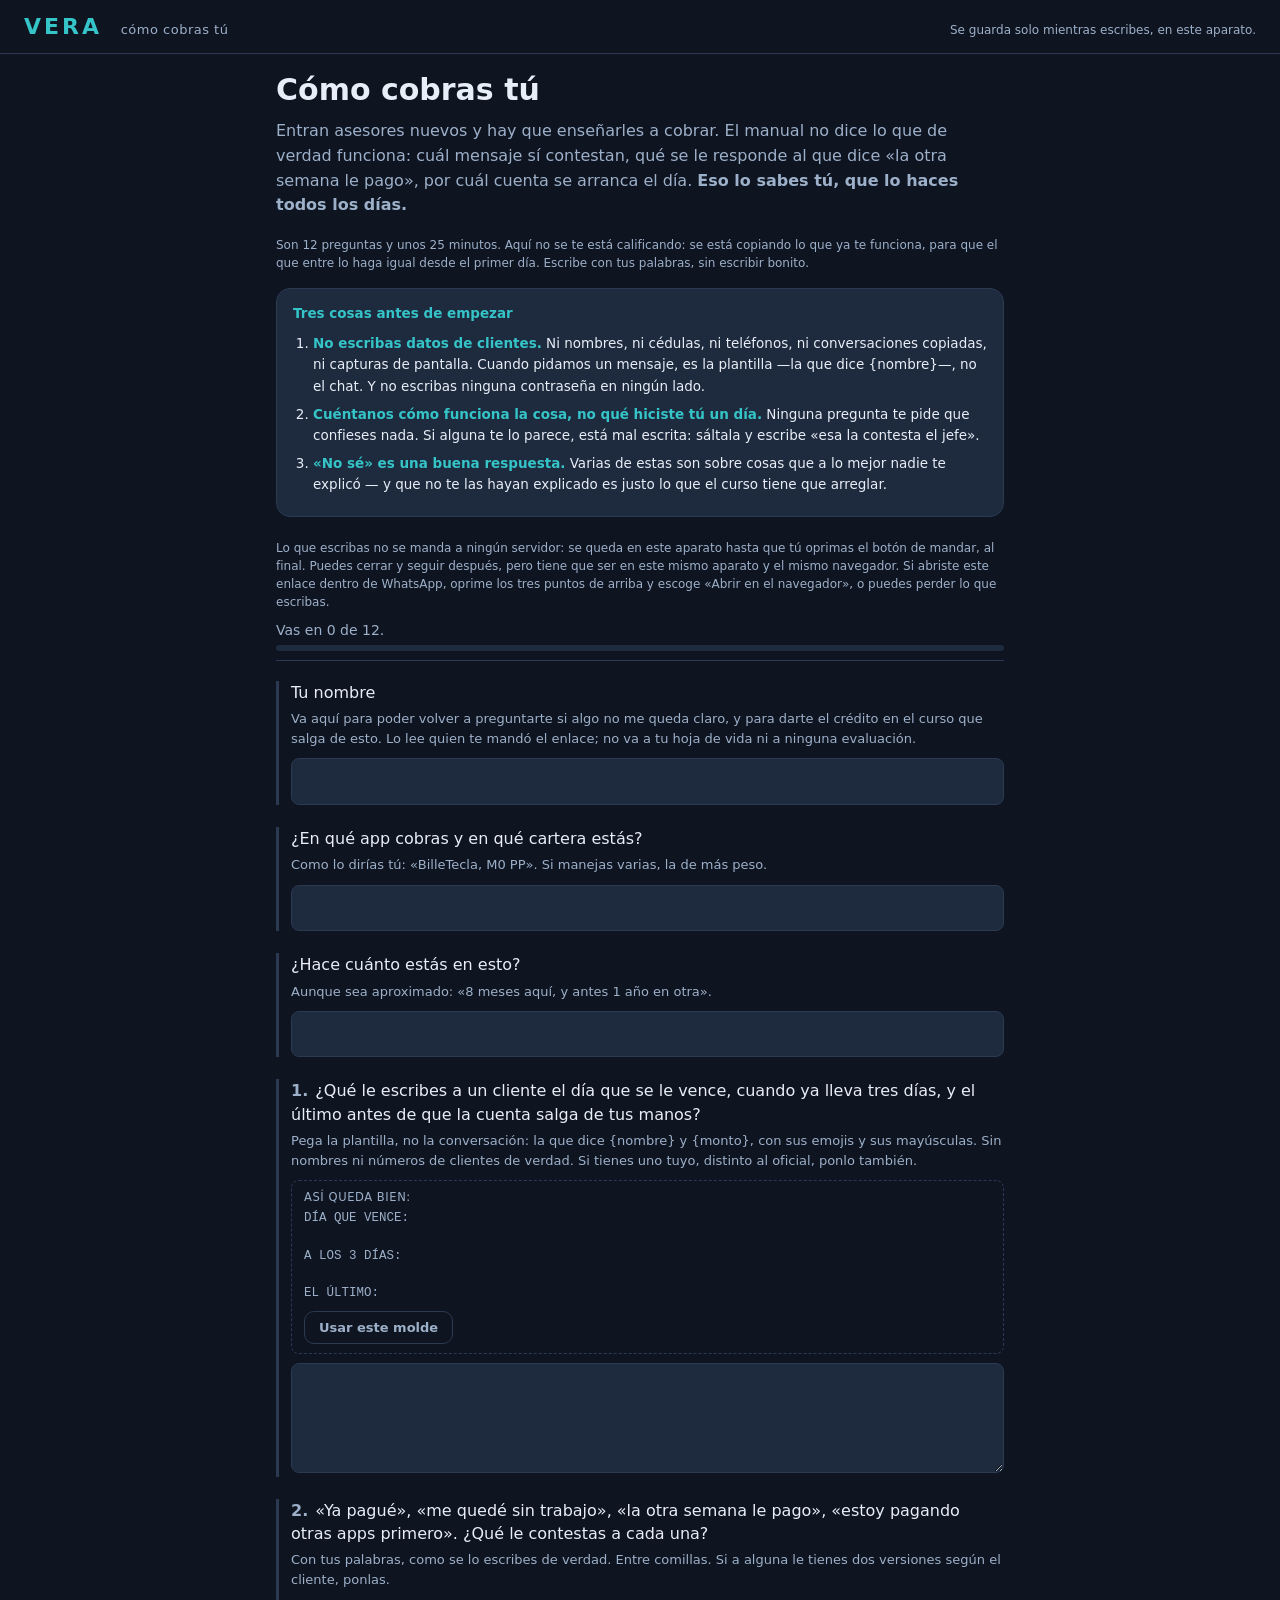
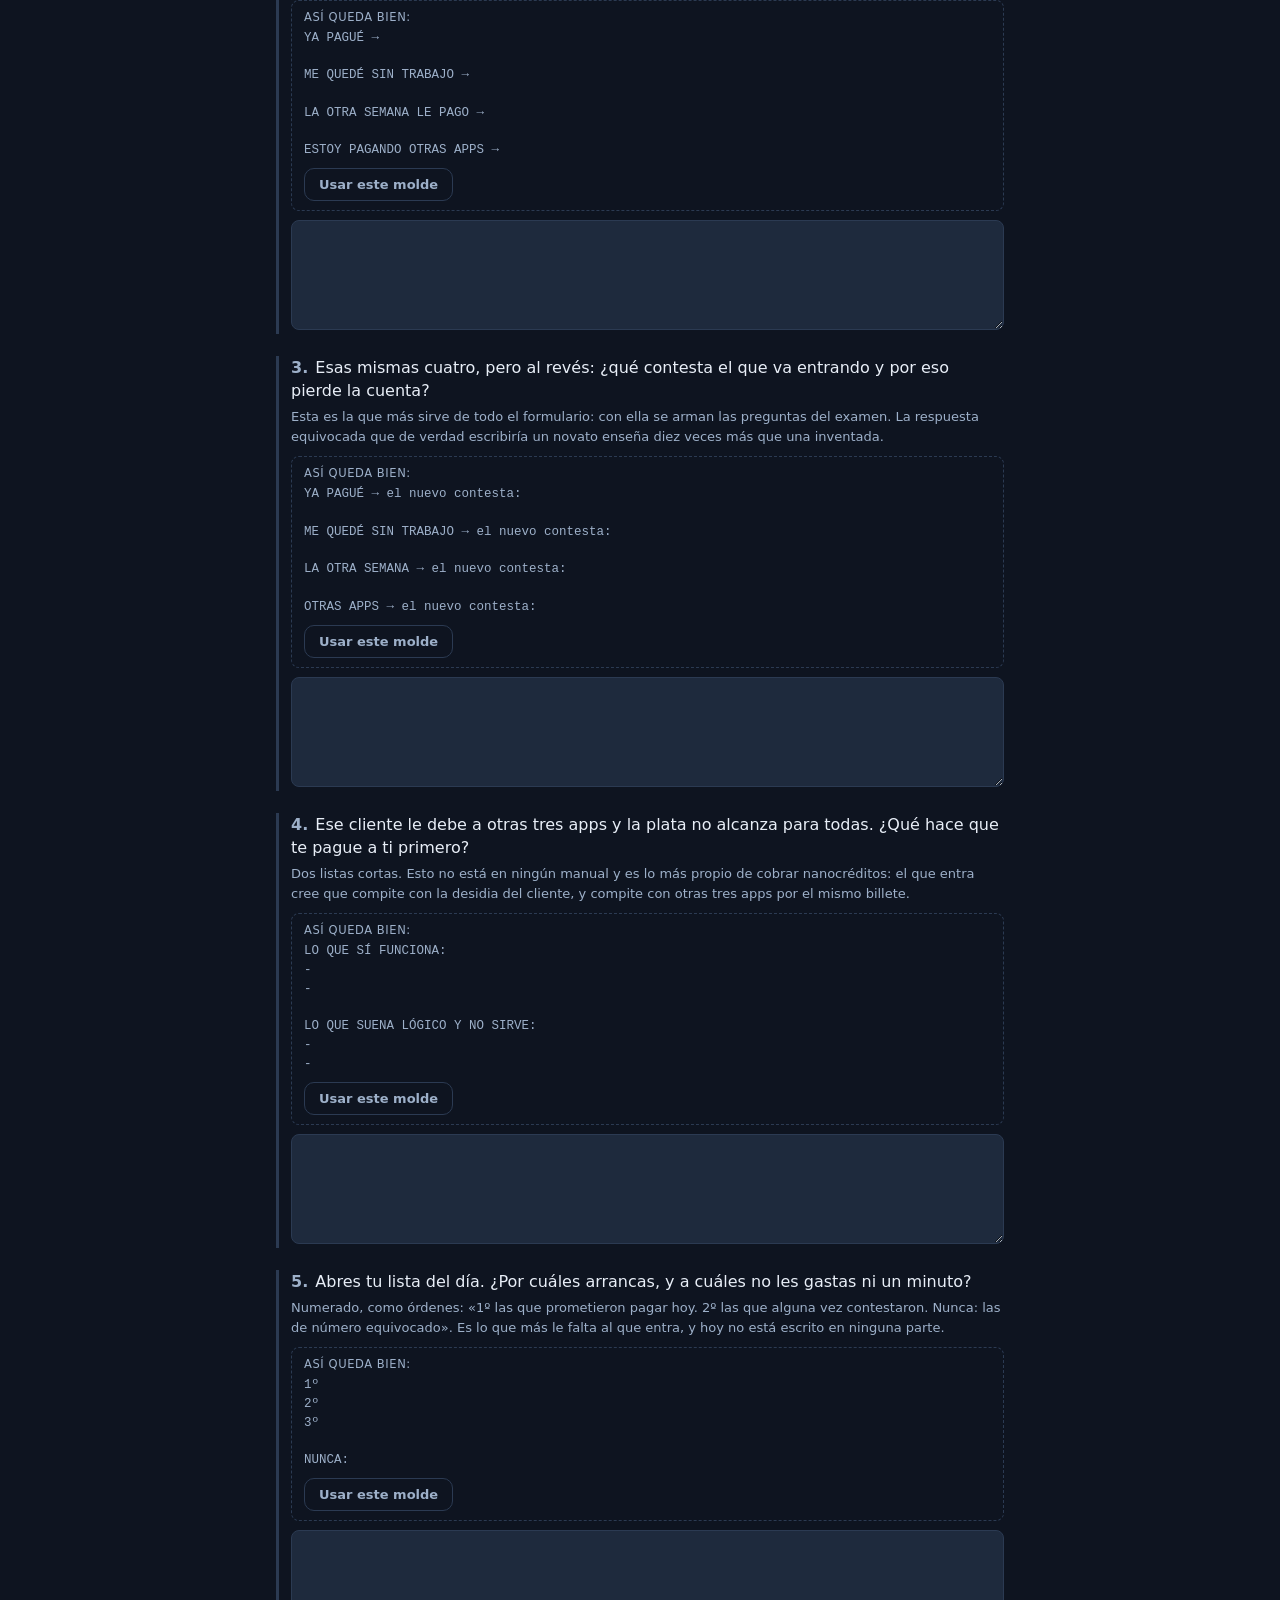
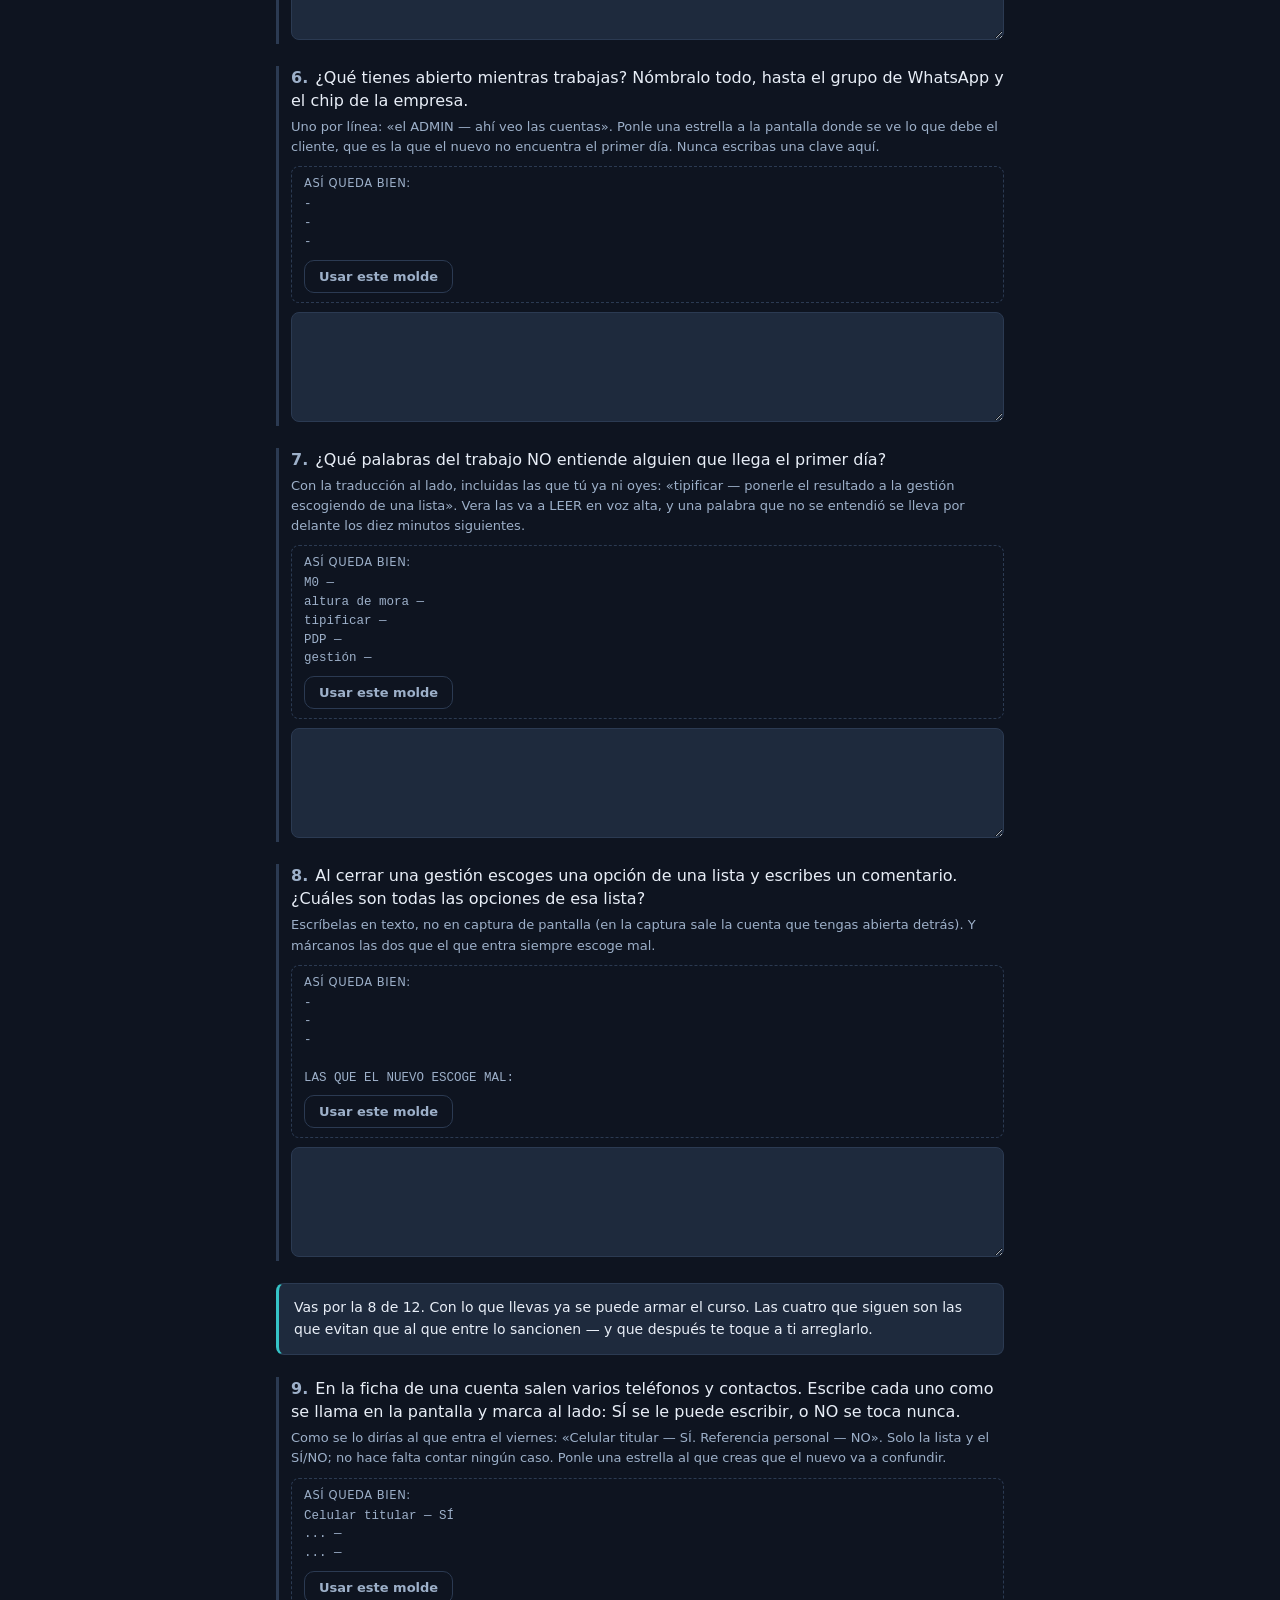
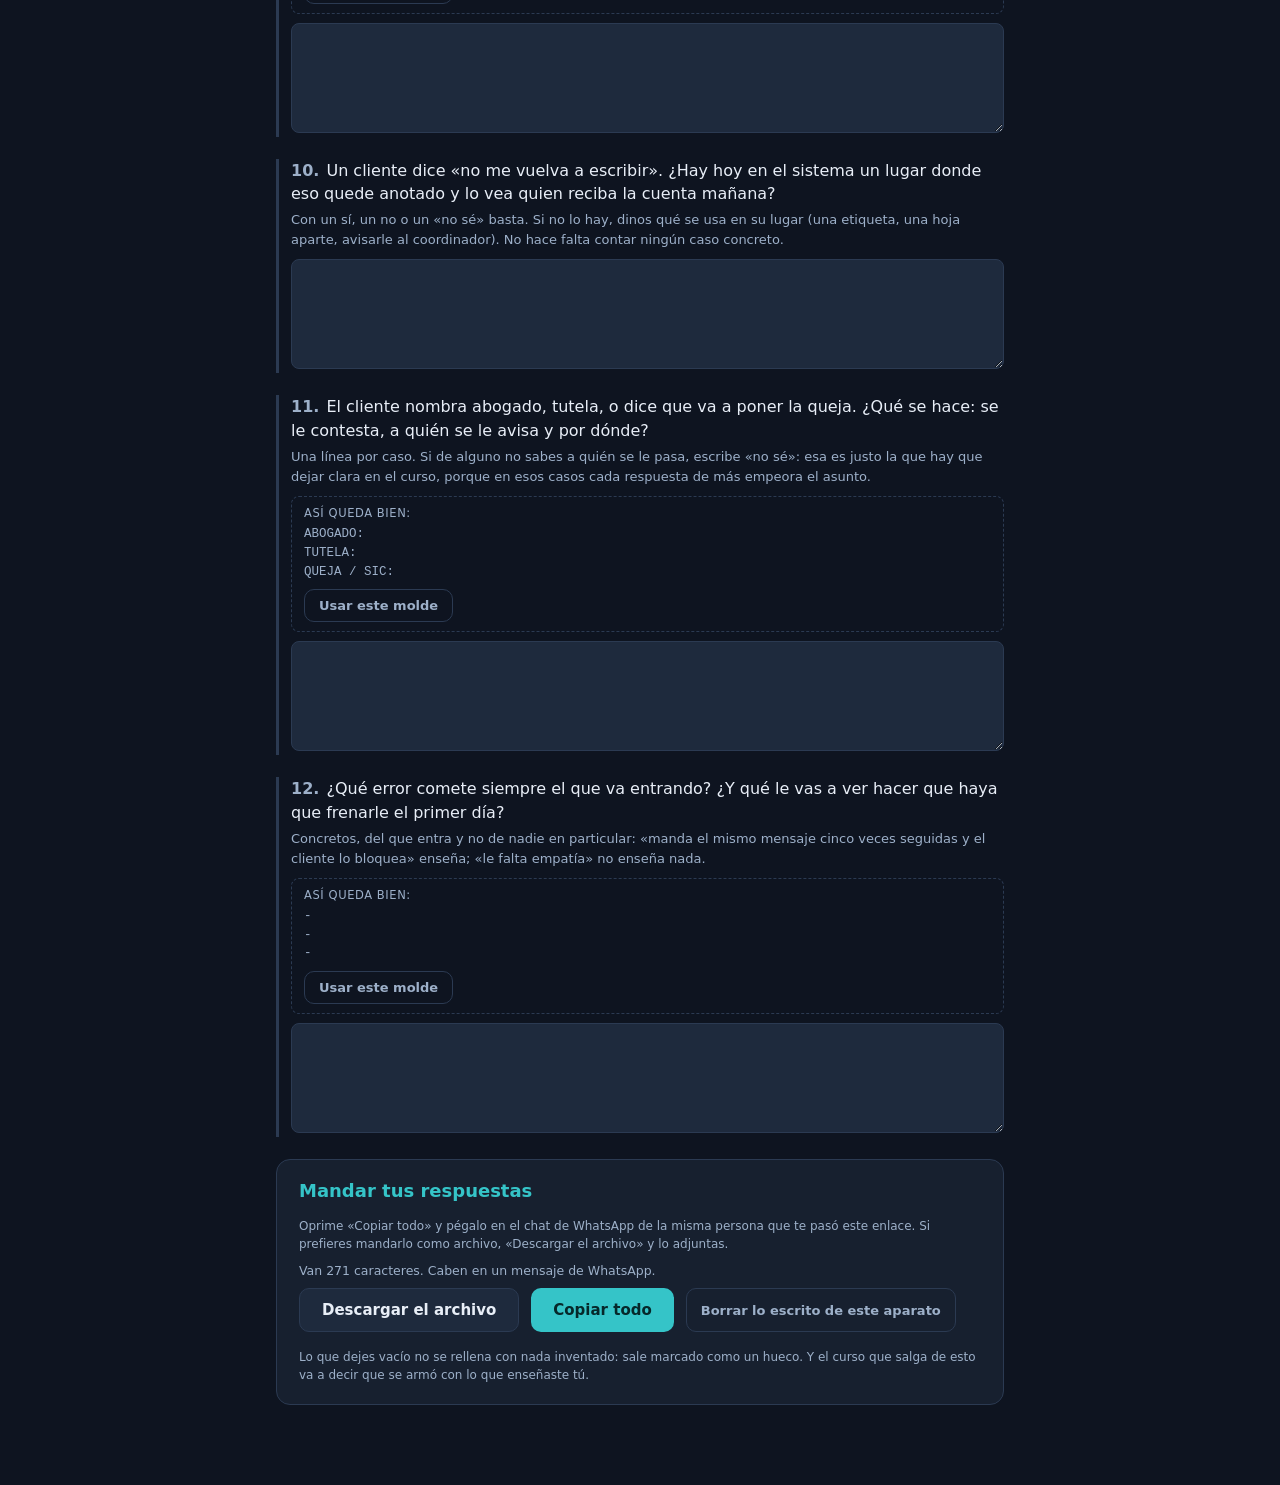
==== commit 698cd6b5: "El cuestionario ya no pierde 25 minutos de trabajo si el navegador no deja guardar Un auditor de la " ====
--- a/cuestionario-asesor-suelto.html
+++ b/cuestionario-asesor-suelto.html
@@ -776,6 +776,8 @@
     abriste este enlace dentro de WhatsApp, oprime los tres puntos de arriba y
     escoge «Abrir en el navegador», o puedes perder lo que escribas.
   </p>
+
+  <div id="sin-guardado" class="aviso malo" hidden></div>
 
   <div class="avance">
     <span id="avance-texto">…</span>
@@ -1124,11 +1126,65 @@
 
   function $(id) { return document.getElementById(id); }
 
+  /* La verdad vive en MEMORIA; localStorage es solo el espejo que permite
+     cerrar y volver mañana.
+
+     Al revés —que es como estaba— hay un fallo callado y caro: si setItem
+     lanza, el catch se lo traga, todo lo demás sigue leyendo de un
+     localStorage vacío, y entonces el contador se queda en «Vas en 0 de 12»,
+     ninguna caja se pone verde y el archivo que el asesor manda dice «SIN
+     RESPONDER: 1, 2, 3…12» después de que escribió veinticinco minutos.
+
+     Y no es un caso raro: es exactamente el escenario que estamos planeando.
+     Un .html abierto desde WhatsApp en Android llega como content://, origen
+     opaco, y ahí setItem lanza SecurityError. También en el navegador de
+     dentro de WhatsApp y en Safari privado.
+
+     Es la misma regla de enviar.js —un botón nunca dice que hizo algo que no
+     hizo— que se estaba rompiendo una capa más arriba. */
+  var memoria = null;
+  var guardadoVivo = true;
+
   function leer() {
-    try { return JSON.parse(localStorage.getItem(CLAVE) || '{}') || {}; } catch (e) { return {}; }
-  }
+    if (memoria) return memoria;
+    try { memoria = JSON.parse(localStorage.getItem(CLAVE) || '{}') || {}; }
+    catch (e) { memoria = {}; }
+    return memoria;
+  }
+
   function guardar(datos) {
-    try { localStorage.setItem(CLAVE, JSON.stringify(datos)); } catch (e) {}
+    memoria = datos || {};
+    try {
+      localStorage.setItem(CLAVE, JSON.stringify(memoria));
+      return true;
+    } catch (e) {
+      // Lo escrito NO se pierde: sigue en memoria y el export lo saca entero.
+      // Lo que se pierde es poder cerrar la pestaña, y eso hay que decirlo.
+      if (guardadoVivo) { guardadoVivo = false; avisarSinGuardado(); }
+      return false;
+    }
+  }
+
+  /* Se prueba a escribir de verdad al arrancar. No basta con mirar si
+     localStorage existe: en un origen opaco el objeto está y es setItem el que
+     lanza, así que la única comprobación que vale es escribir. */
+  function guardadoFunciona() {
+    try {
+      localStorage.setItem(CLAVE + '.prueba', '1');
+      localStorage.removeItem(CLAVE + '.prueba');
+      return true;
+    } catch (e) {
+      return false;
+    }
+  }
+
+  function avisarSinGuardado() {
+    var caja = $('sin-guardado');
+    if (!caja) return;
+    caja.hidden = false;
+    caja.textContent = 'Ojo: este navegador no está guardando lo que escribes. ' +
+      'Lo que ya pusiste no se ha perdido y se manda completo, pero NO cierres ' +
+      'esta pestaña hasta enviarlo, porque no vas a poder volver a ella.';
   }
 
   function escapar(t) {
@@ -1262,15 +1318,26 @@
     pintarAvance();
     pintarTamano();
 
+    if (!guardadoFunciona()) avisarSinGuardado();
+
     /* El botón de mandar solo se pinta si este aparato de verdad puede
        compartir un archivo. Se pregunta antes, no al oprimirlo: un botón que
-       existe y no funciona es la misma mentira que el «¡Copiado!» falso. */
+       existe y no funciona es la misma mentira que el «¡Copiado!» falso.
+
+       Y cuando no se puede compartir, el principal es COPIAR, no descargar.
+       Descargar en un celular deja un .txt en la carpeta de Descargas que el
+       asesor tiene que ir a buscar con un explorador de archivos para poder
+       adjuntarlo: tres pasos, y en el tercero se pierde la gente. Lo respondido
+       pesa unos 6 KB, muy por debajo del tope de un mensaje de WhatsApp, así
+       que pegarlo en el chat siempre cabe. Descargar se queda de respaldo. */
     if (window.Enviar.puedeCompartirArchivo()) {
       $('btn-mandar').hidden = false;
       $('como-mandar').textContent = 'Oprime «Mandar mis respuestas»: se abre el menú de compartir y ahí escoges WhatsApp y a quién. Mándaselo a la misma persona que te pasó este enlace.';
     } else {
+      $('btn-copiar').className = 'btn btn-primario';
       $('btn-descargar').hidden = false;
-      $('como-mandar').textContent = 'Oprime «Descargar el archivo» y adjúntalo por WhatsApp a la misma persona que te pasó este enlace. Si prefieres, «Copiar todo» y lo pegas en el chat.';
+      $('btn-descargar').className = 'btn btn-secundario';
+      $('como-mandar').textContent = 'Oprime «Copiar todo» y pégalo en el chat de WhatsApp de la misma persona que te pasó este enlace. Si prefieres mandarlo como archivo, «Descargar el archivo» y lo adjuntas.';
     }
 
     var guardarCampo = function (ev) {
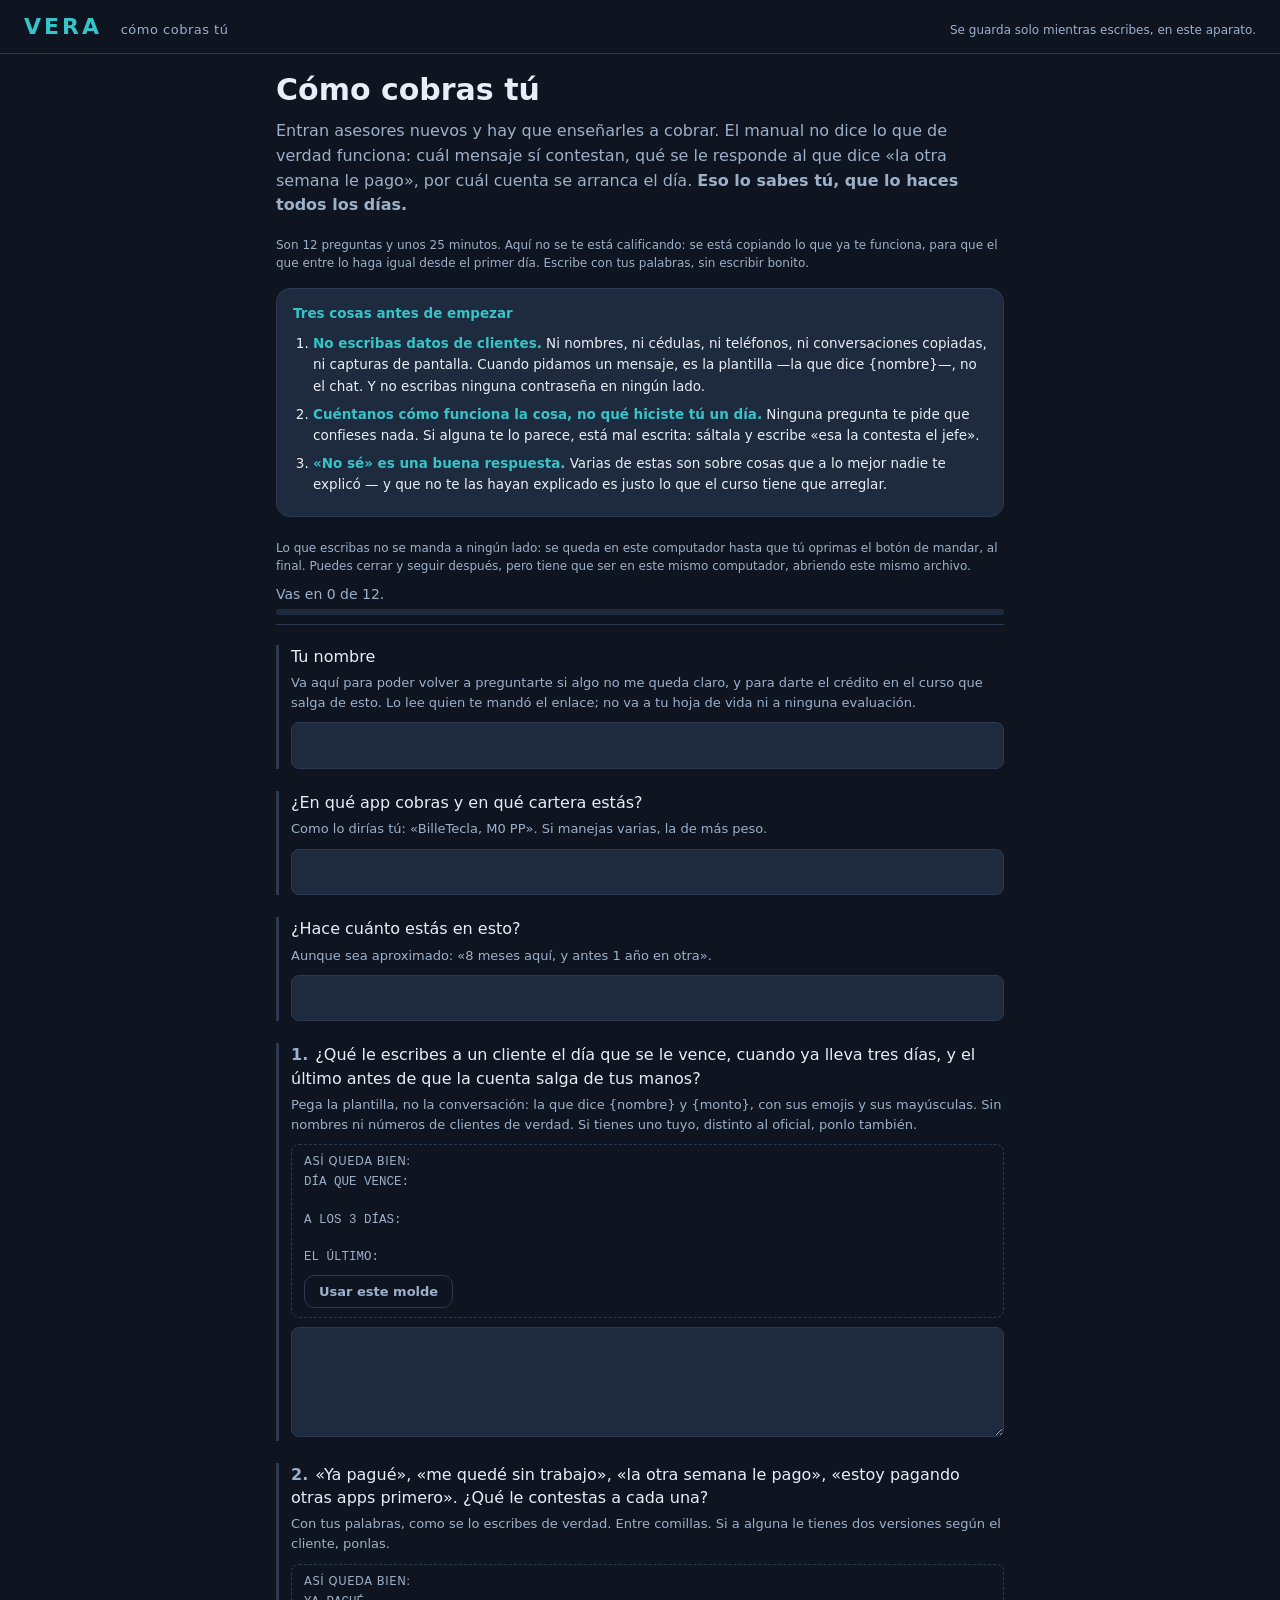
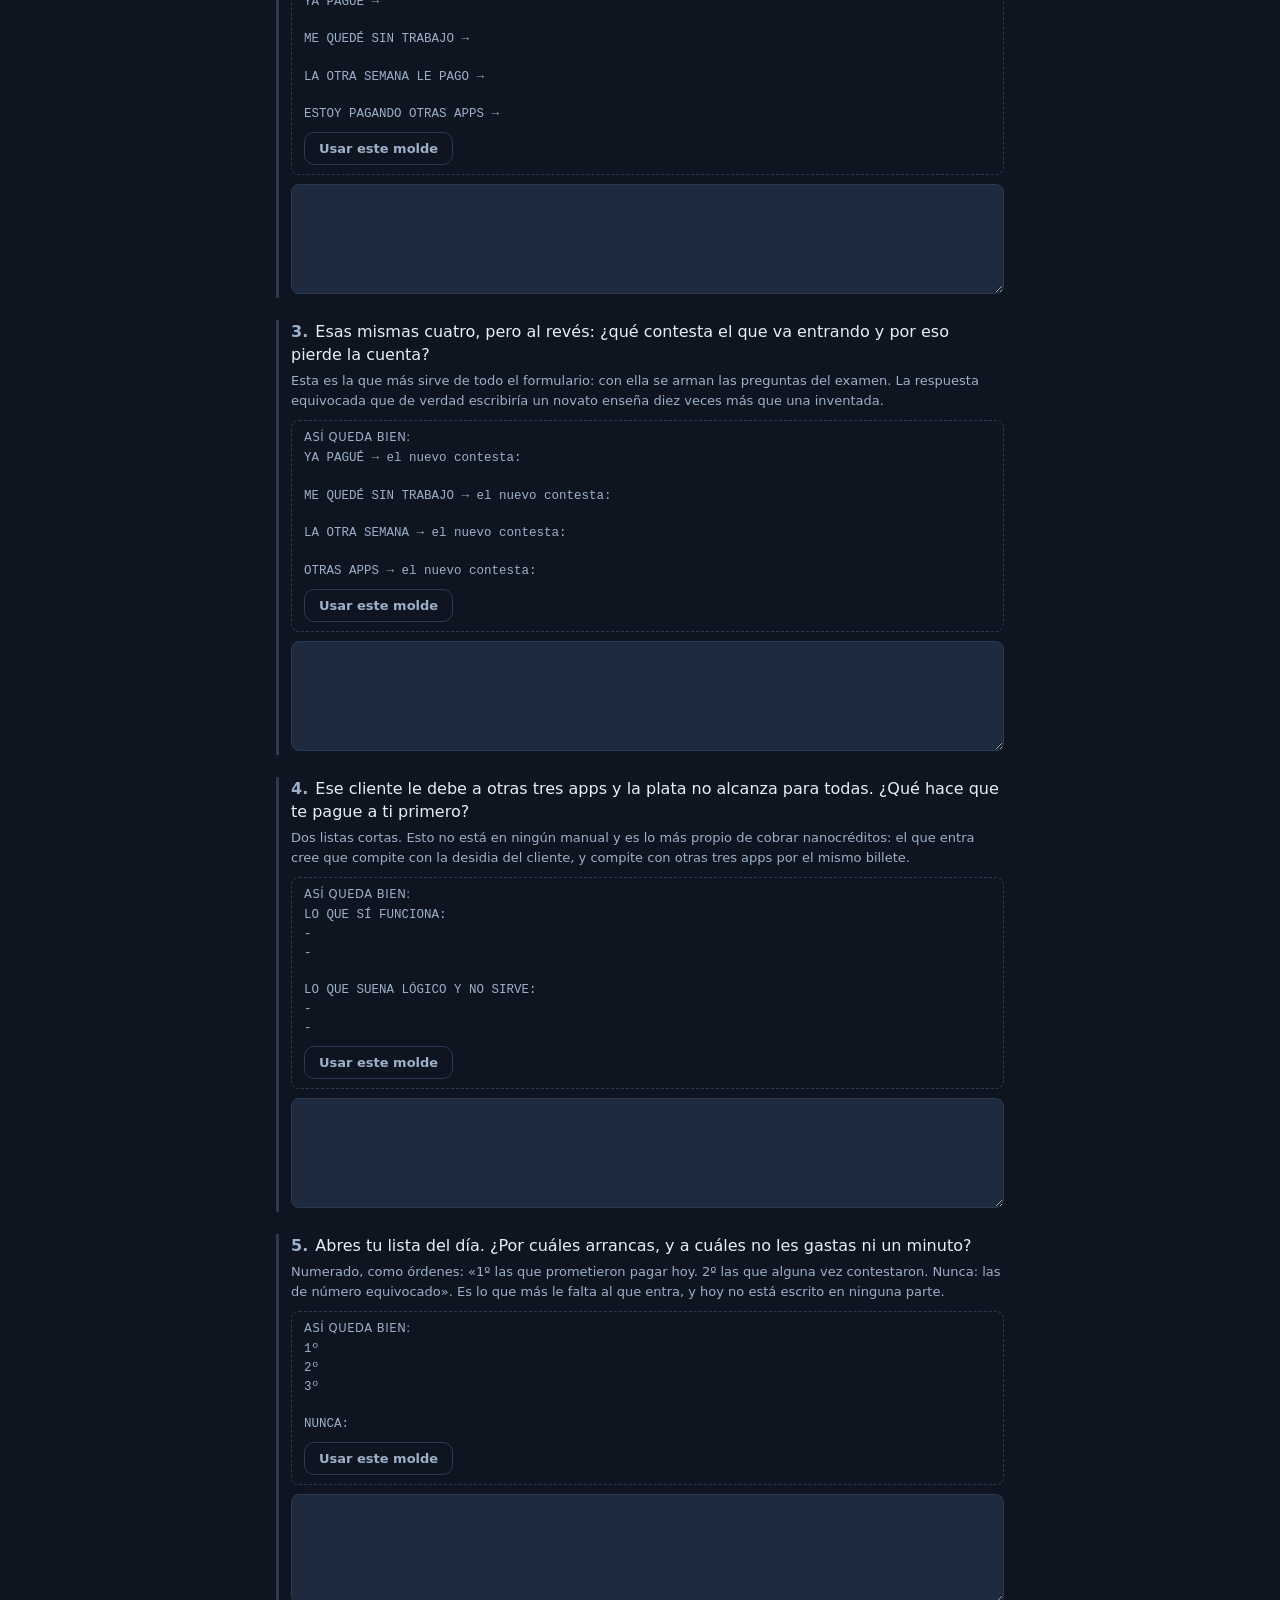
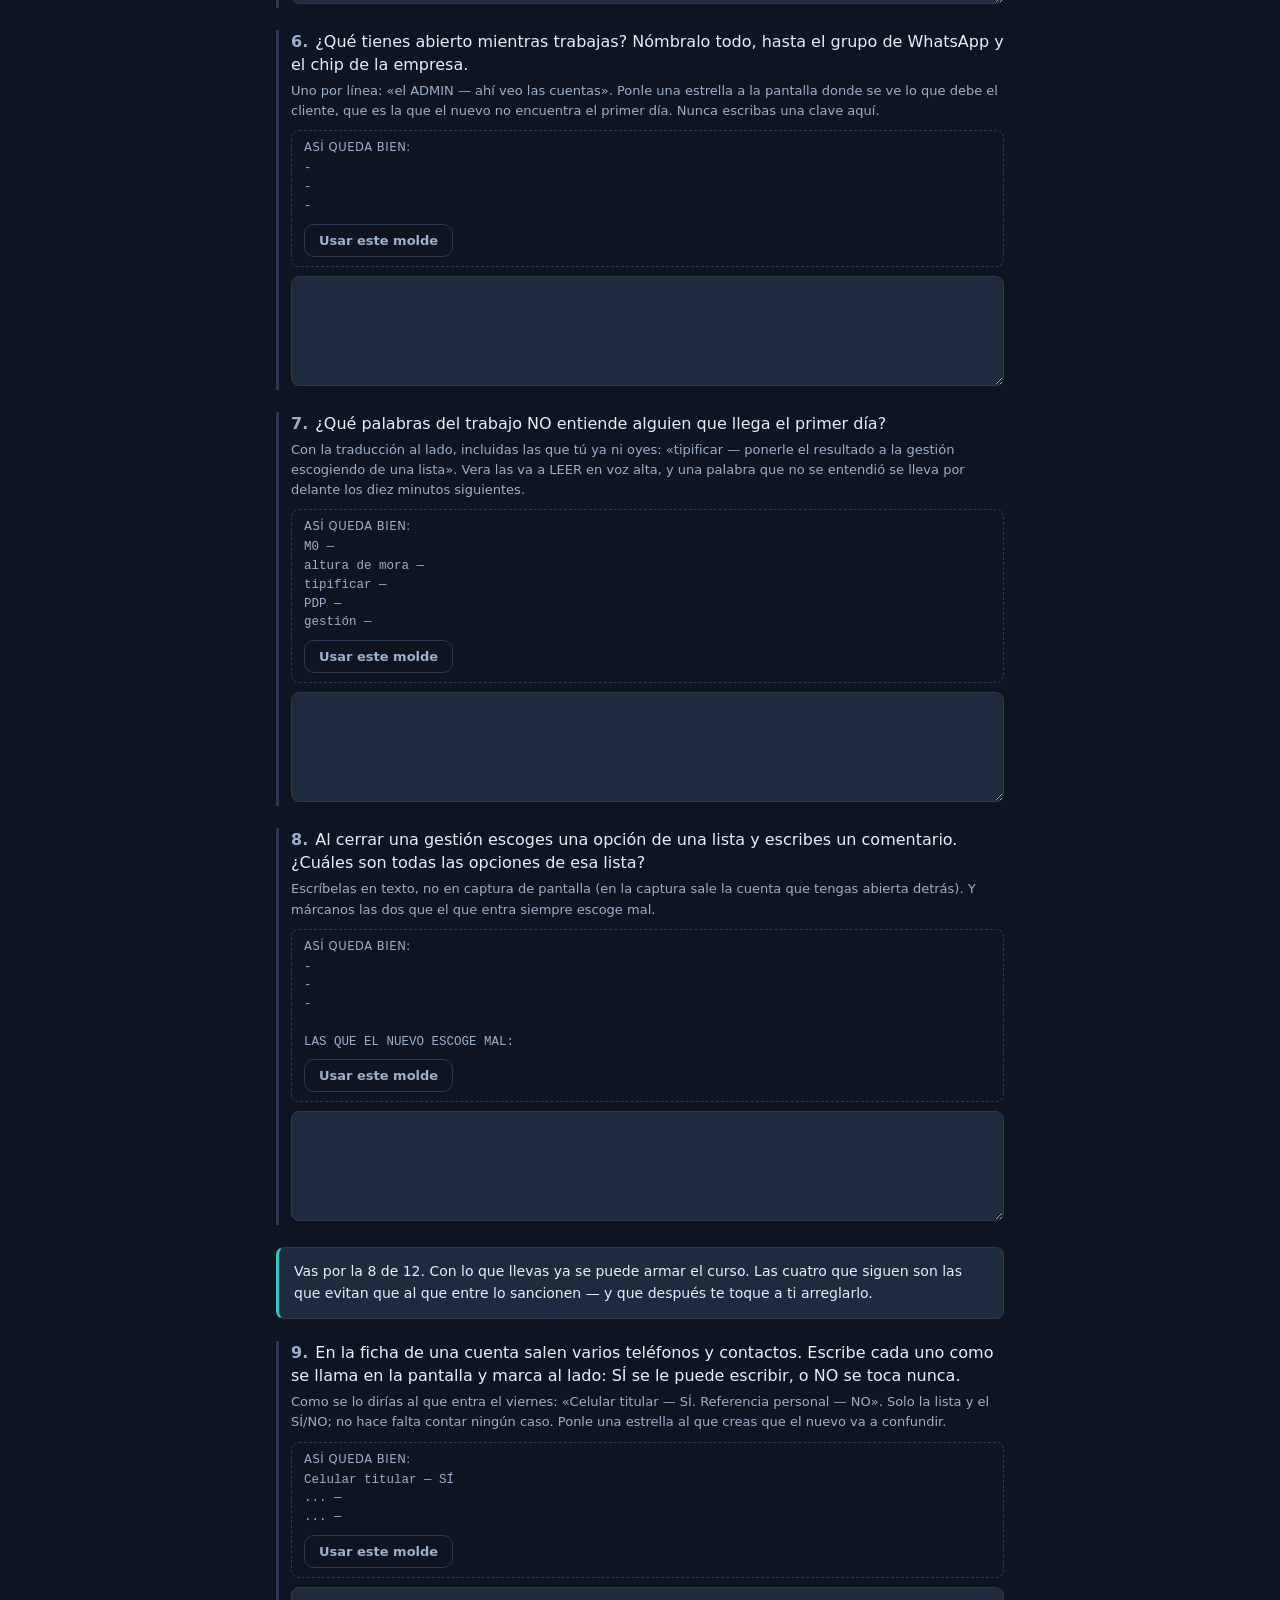
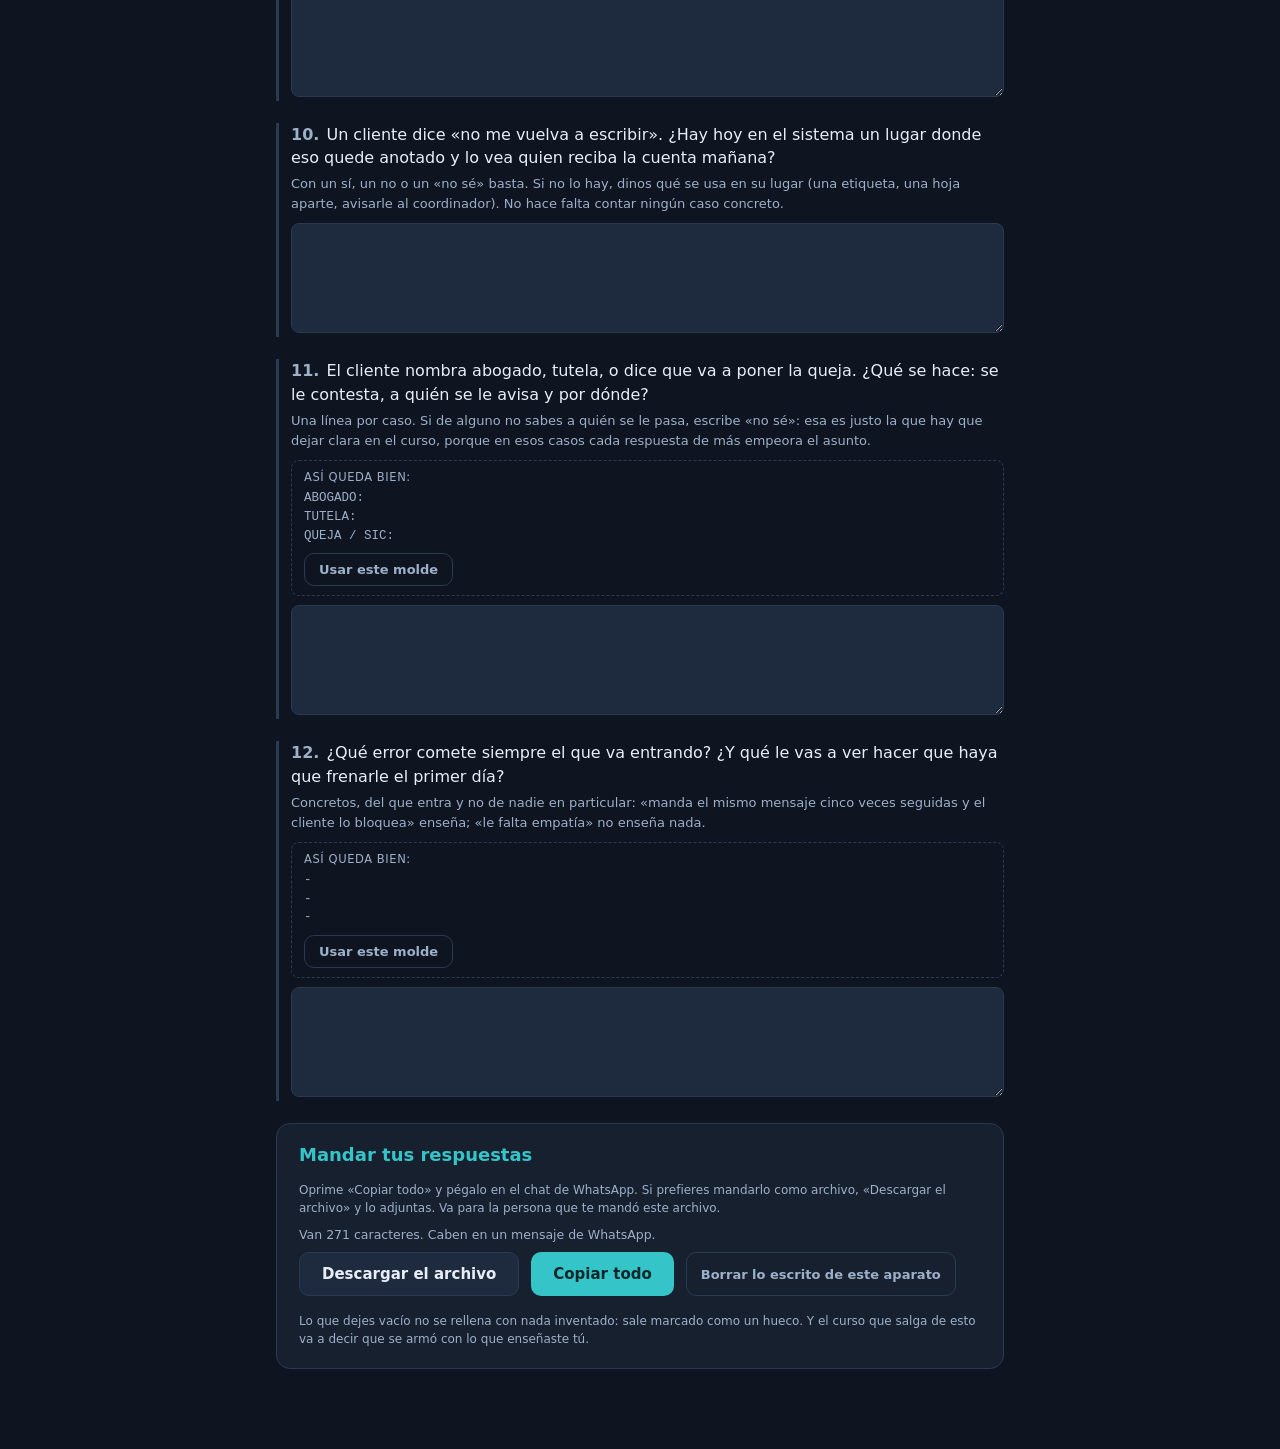
==== commit 52a76e18: "Cuatro fallos mudos mas de la entrega, uno de ellos ya en produccion Sale de la auditoria de como re" ====
--- a/cuestionario-asesor-suelto.html
+++ b/cuestionario-asesor-suelto.html
@@ -740,6 +740,23 @@
 </header>
 
 <main class="hoja">
+  <!-- Las 12 preguntas se pintan por JavaScript. Sin él, esta página se ve
+       cargada y entera pero SIN una sola pregunta, y nadie entiende por qué.
+       Pasa de verdad: un iPhone que abre un .html adjunto lo hace con Quick
+       Look, que muestra el HTML con el JavaScript apagado. Diez líneas
+       convierten el peor fallo mudo de la entrega en algo que el asesor puede
+       contestar. -->
+  <noscript>
+    <div class="aviso malo" style="margin-bottom:20px">
+      <b>Este cuestionario no se puede abrir así.</b><br>
+      Necesita un navegador con JavaScript, y aquí está apagado — por eso no ves
+      ninguna pregunta. Si llegaste tocando el archivo desde un iPhone, no va a
+      funcionar de esa forma: ábrelo en un computador con Chrome, o dile a quien
+      te lo mandó que te pase las preguntas por WhatsApp y contéstalas ahí, por
+      escrito o por nota de voz. Sirve igual.
+    </div>
+  </noscript>
+
   <h1>Cómo cobras tú</h1>
   <p class="intro">
     Entran asesores nuevos y hay que enseñarles a cobrar. El manual no dice lo
@@ -769,13 +786,7 @@
     </ol>
   </div>
 
-  <p class="letra-menuda">
-    Lo que escribas no se manda a ningún servidor: se queda en este aparato
-    hasta que tú oprimas el botón de mandar, al final. Puedes cerrar y seguir
-    después, pero tiene que ser en este mismo aparato y el mismo navegador. Si
-    abriste este enlace dentro de WhatsApp, oprime los tres puntos de arriba y
-    escoge «Abrir en el navegador», o puedes perder lo que escribas.
-  </p>
+  <p class="letra-menuda" id="nota-guardado"></p>
 
   <div id="sin-guardado" class="aviso malo" hidden></div>
 
@@ -1178,6 +1189,20 @@
     }
   }
 
+  /* Esta misma página se reparte de dos formas y hay que hablarle distinto a
+     cada una: quien abrió un enlace recibió un enlace, y quien abrió el archivo
+     adjunto nunca vio ninguno. empaquetar.js marca el body con data-suelto y
+     aquí es donde por fin se lee. */
+  function esSuelta() {
+    return document.body.dataset.suelto === 'si';
+  }
+
+  function deDondeVino() {
+    return esSuelta()
+      ? 'la persona que te mandó este archivo'
+      : 'la persona que te pasó este enlace';
+  }
+
   function avisarSinGuardado() {
     var caja = $('sin-guardado');
     if (!caja) return;
@@ -1318,7 +1343,28 @@
     pintarAvance();
     pintarTamano();
 
+    $('nota-guardado').textContent = esSuelta()
+      ? 'Lo que escribas no se manda a ningún lado: se queda en este computador hasta que tú oprimas el botón de mandar, al final. Puedes cerrar y seguir después, pero tiene que ser en este mismo computador, abriendo este mismo archivo.'
+      : 'Lo que escribas no se manda a ningún servidor: se queda en este aparato hasta que tú oprimas el botón de mandar, al final. Puedes cerrar y seguir después, pero tiene que ser en este mismo aparato y el mismo navegador. Si abriste este enlace dentro de WhatsApp, oprime los tres puntos de arriba y escoge «Abrir en el navegador», o puedes perder lo que escribas.';
+
     if (!guardadoFunciona()) avisarSinGuardado();
+
+    /* Dos asesores, el mismo computador: el segundo abre y se encuentra el
+       nombre y las respuestas del primero ya puestas, y al escribir encima las
+       borra. Con el archivo suelto es peor todavía, porque ahí el navegador le
+       da a TODO archivo local el mismo origen: da igual en qué carpeta esté o
+       cómo se llame, dos copias comparten el mismo cajón. Y el plan es
+       justamente dárselo a dos personas. */
+    var yaGuardado = String(leer().nombre || '').trim();
+    if (yaGuardado) {
+      var caja = $('sin-guardado');
+      if (caja.hidden) {
+        caja.hidden = false;
+        caja.textContent = 'Aquí hay respuestas guardadas a nombre de ' + yaGuardado +
+          '. Si tú no eres ' + yaGuardado + ', oprime abajo «Borrar lo escrito de este aparato» ' +
+          'antes de empezar, o vas a escribir encima de lo suyo.';
+      }
+    }
 
     /* El botón de mandar solo se pinta si este aparato de verdad puede
        compartir un archivo. Se pregunta antes, no al oprimirlo: un botón que
@@ -1330,14 +1376,26 @@
        adjuntarlo: tres pasos, y en el tercero se pierde la gente. Lo respondido
        pesa unos 6 KB, muy por debajo del tope de un mensaje de WhatsApp, así
        que pegarlo en el chat siempre cabe. Descargar se queda de respaldo. */
+    /* NUNCA se esconde una salida que funciona. Antes, si el aparato podía
+       compartir, se pintaba «Mandar» y se ocultaba «Descargar» — y en Windows
+       eso es una trampa: Chrome y Edge dicen que sí pueden compartir, pero la
+       hoja del sistema solo lista apps instaladas desde la Microsoft Store, y
+       el WhatsApp de escritorio de casi todo el mundo no sale ahí. El asesor
+       terminaba, oprimía el botón, se abría un panel sin WhatsApp, y el botón
+       que sí resolvía estaba oculto. */
+    var quien = deDondeVino();
     if (window.Enviar.puedeCompartirArchivo()) {
       $('btn-mandar').hidden = false;
-      $('como-mandar').textContent = 'Oprime «Mandar mis respuestas»: se abre el menú de compartir y ahí escoges WhatsApp y a quién. Mándaselo a la misma persona que te pasó este enlace.';
+      $('btn-descargar').hidden = false;
+      $('btn-descargar').className = 'btn btn-secundario';
+      $('como-mandar').textContent = 'Oprime «Mandar mis respuestas»: se abre el menú de compartir y ahí escoges WhatsApp y a quién. ' +
+        'Si en ese menú no aparece WhatsApp, usa «Copiar todo» y pégalo en el chat. Va para ' + quien + '.';
     } else {
       $('btn-copiar').className = 'btn btn-primario';
       $('btn-descargar').hidden = false;
       $('btn-descargar').className = 'btn btn-secundario';
-      $('como-mandar').textContent = 'Oprime «Copiar todo» y pégalo en el chat de WhatsApp de la misma persona que te pasó este enlace. Si prefieres mandarlo como archivo, «Descargar el archivo» y lo adjuntas.';
+      $('como-mandar').textContent = 'Oprime «Copiar todo» y pégalo en el chat de WhatsApp. ' +
+        'Si prefieres mandarlo como archivo, «Descargar el archivo» y lo adjuntas. Va para ' + quien + '.';
     }
 
     var guardarCampo = function (ev) {
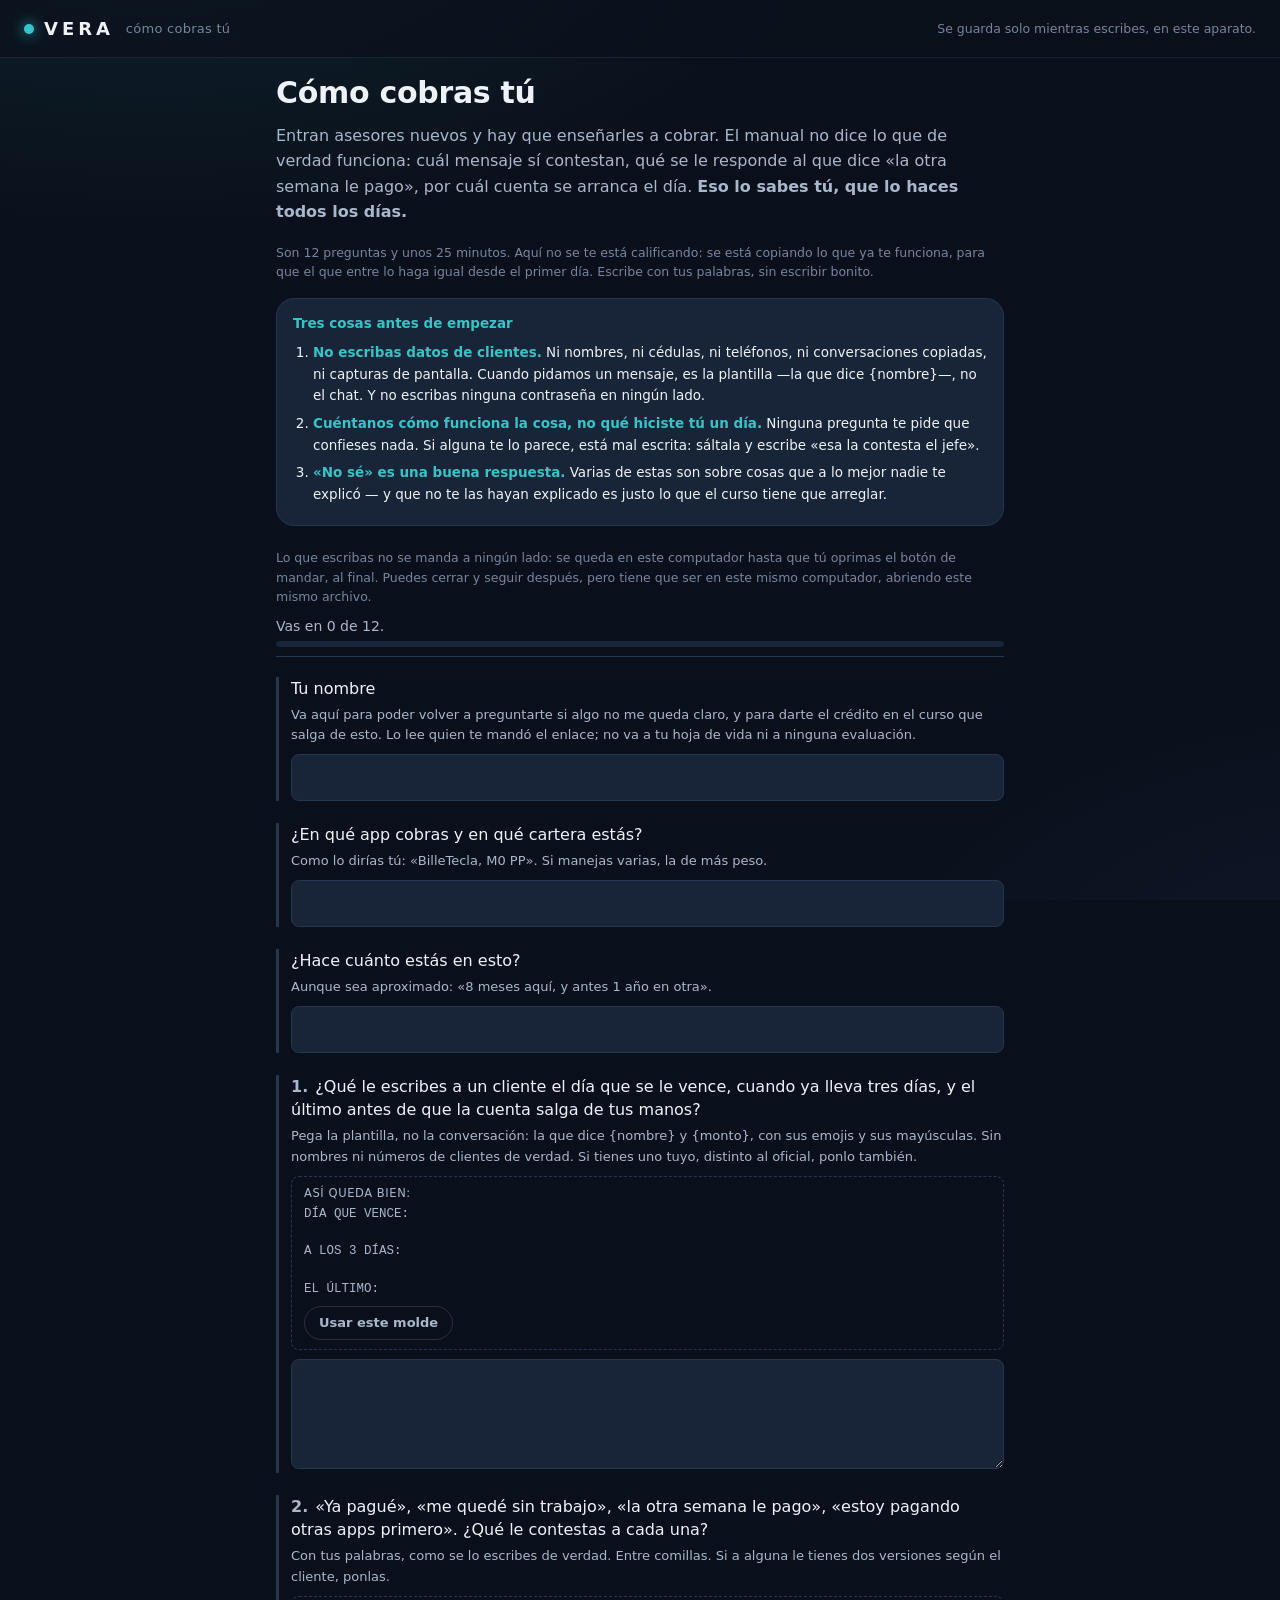
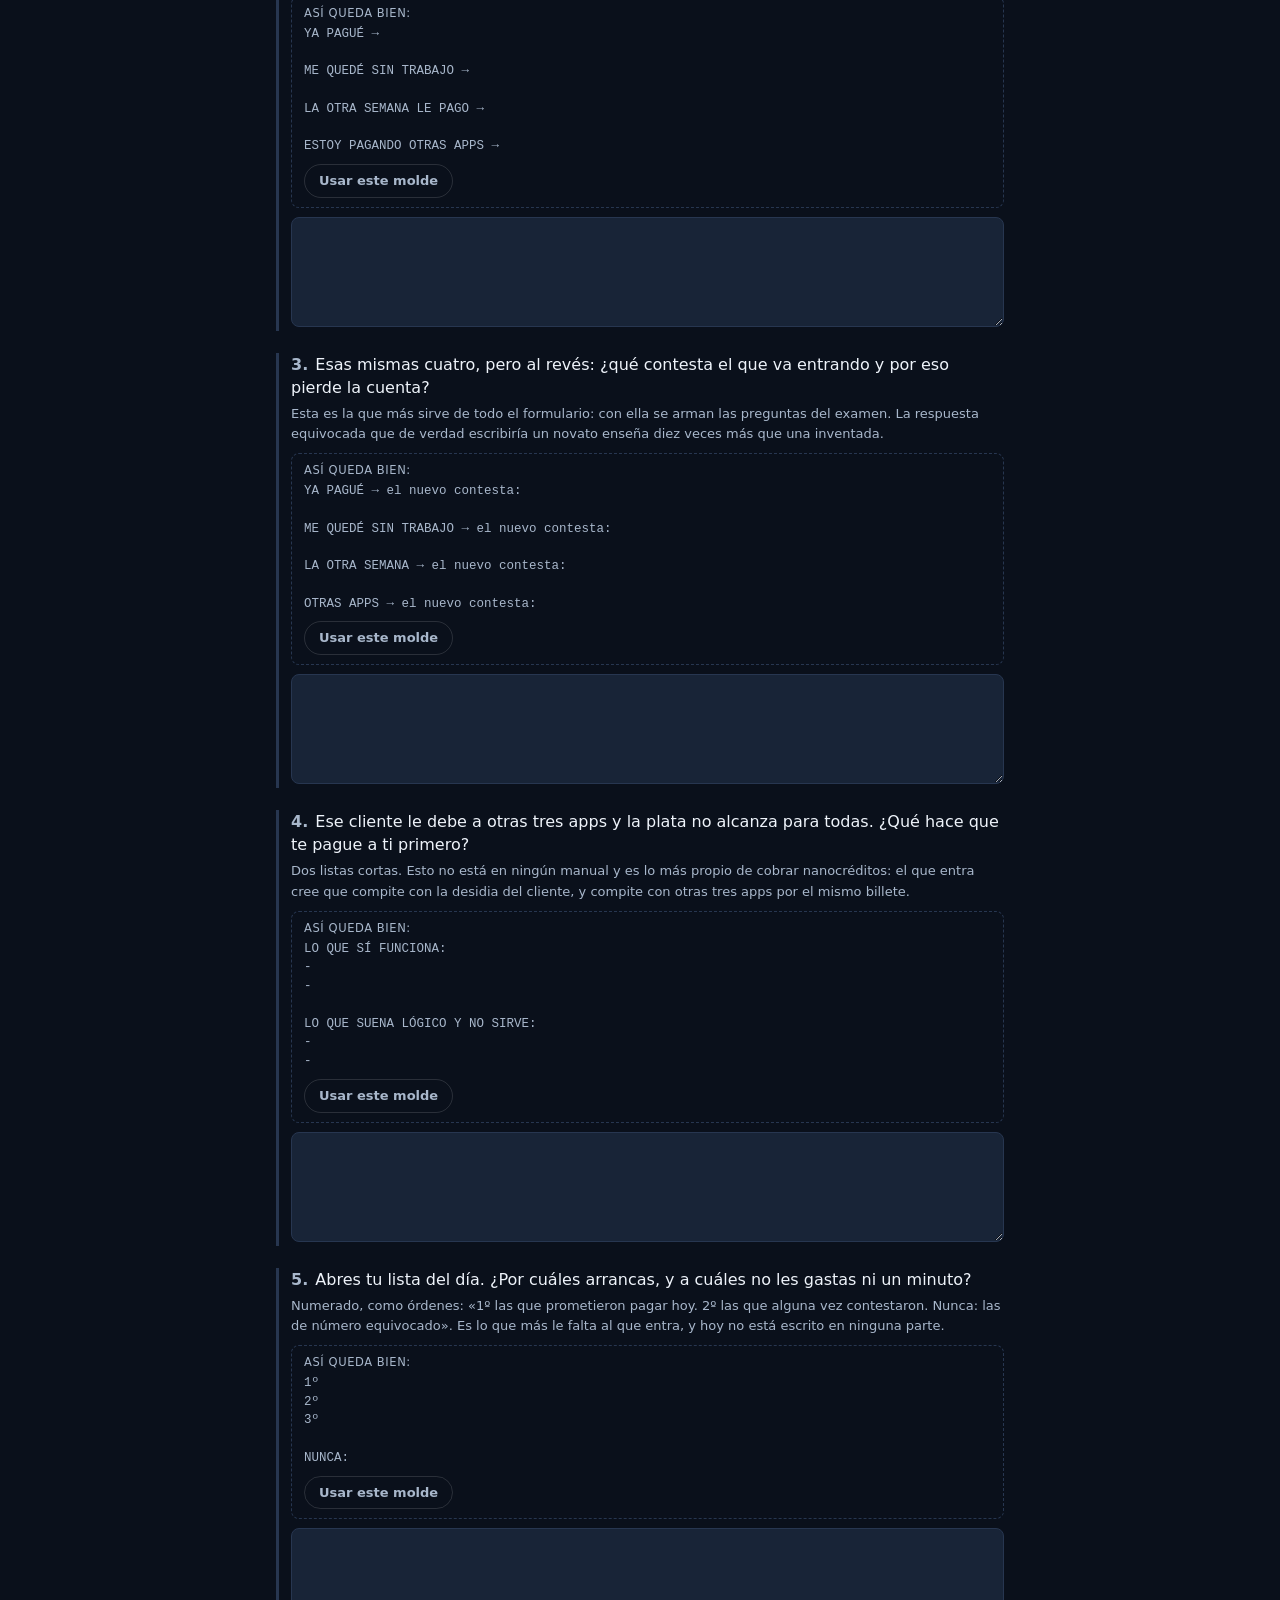
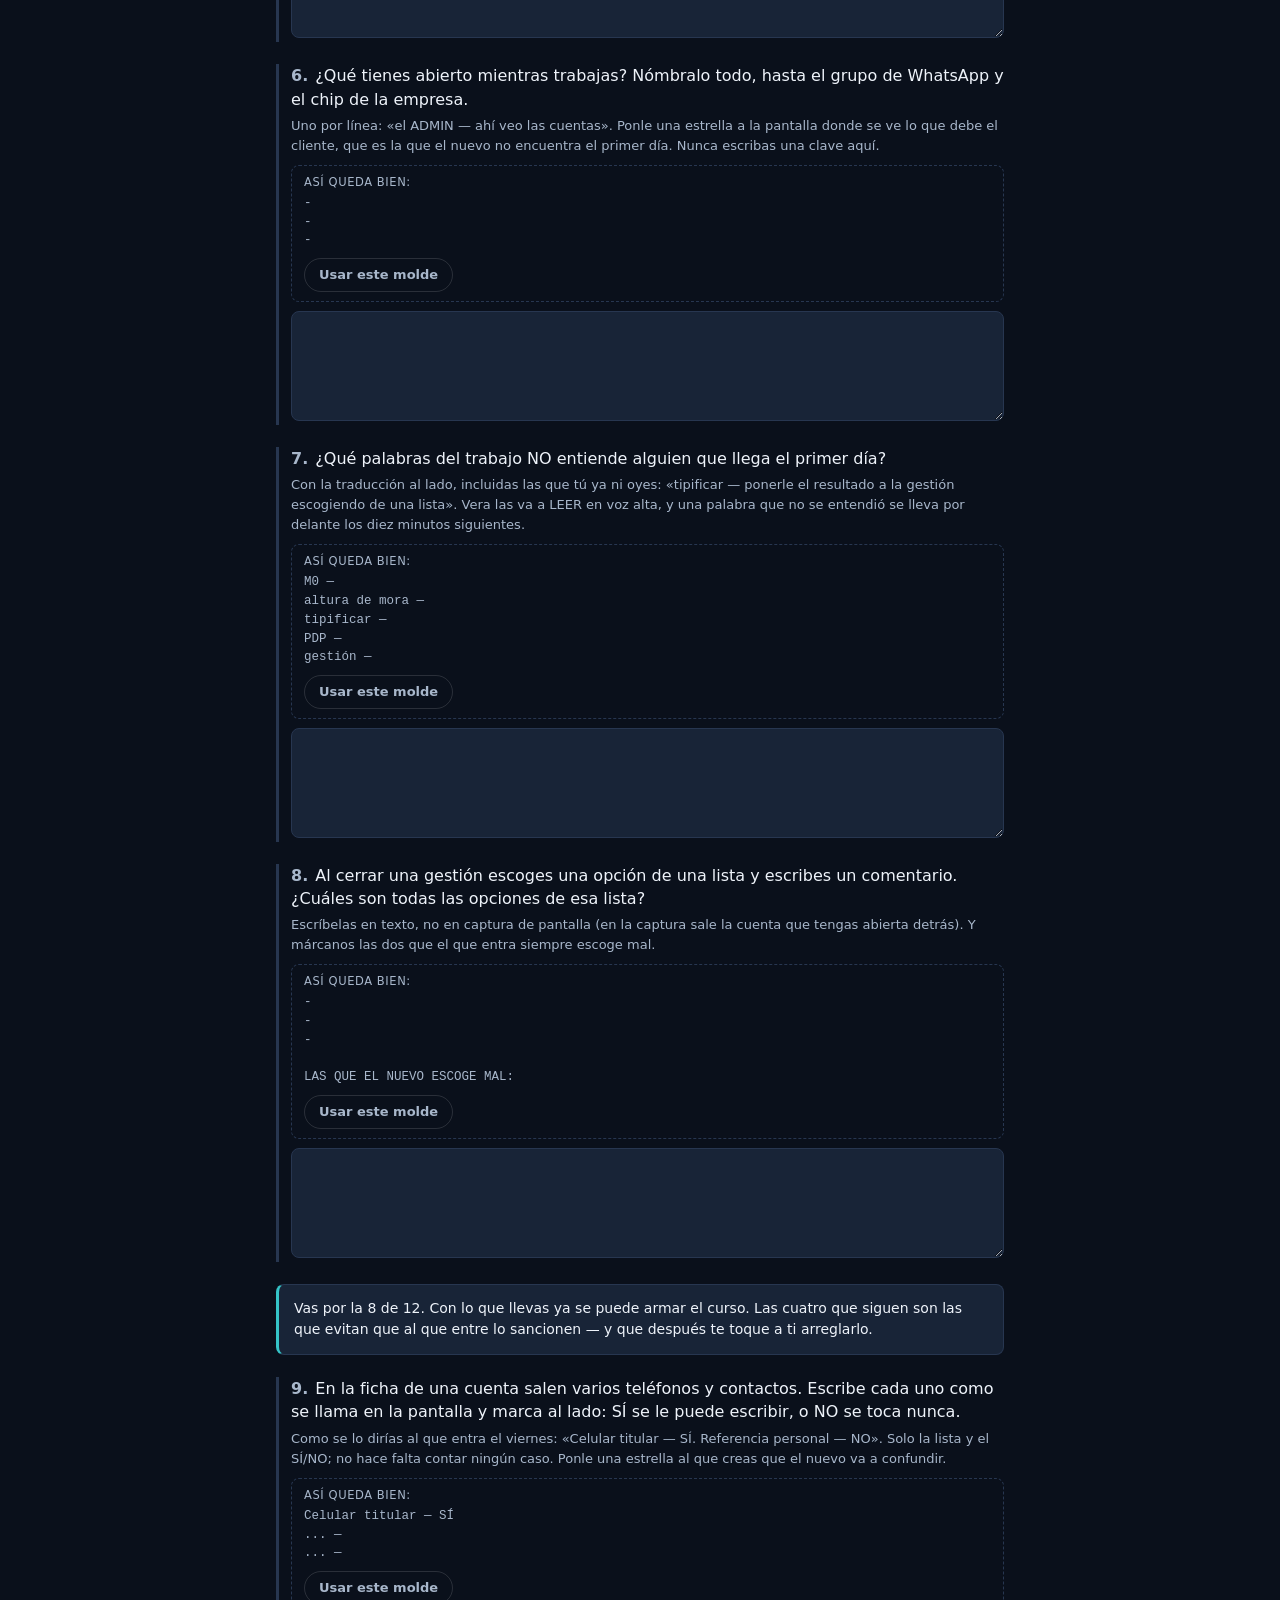
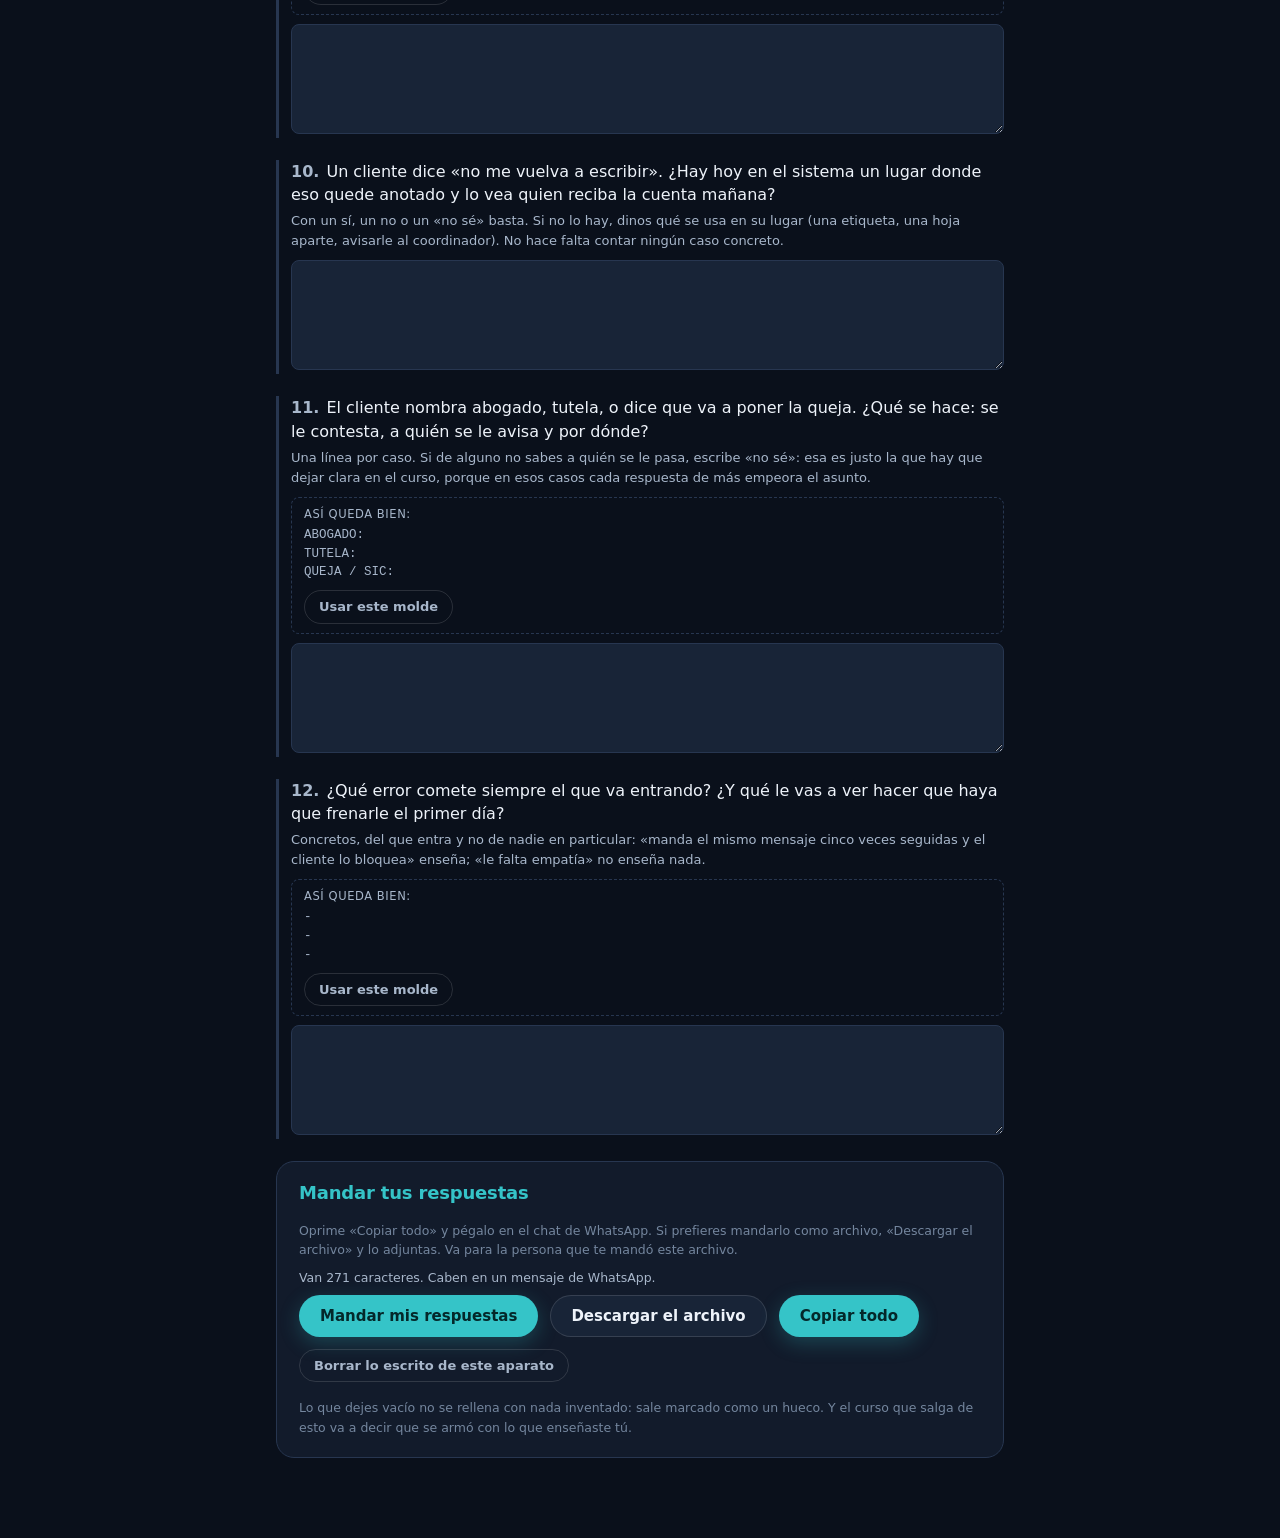
==== commit d620c504: "Pulido de Vera: una sola voz a la vez y el examen que se lee El arreglo que más importa es el de las" ====
--- a/cuestionario-asesor-suelto.html
+++ b/cuestionario-asesor-suelto.html
@@ -4,59 +4,102 @@
 <meta charset="utf-8">
 <meta name="viewport" content="width=device-width, initial-scale=1">
 <title>Cómo cobras tú</title>
+<link rel="icon" href="data:image/svg+xml,%3Csvg xmlns='http://www.w3.org/2000/svg' viewBox='0 0 64 64'%3E%3Crect width='64' height='64' rx='16' fill='%230a101b'/%3E%3Cpath d='M18 19l14 27 14-27' fill='none' stroke='%2335c4c8' stroke-width='7' stroke-linecap='round' stroke-linejoin='round'/%3E%3C/svg%3E">
 <style>
 /* ── estilo.css ── */
 /* Vera — Capacitadora Virtual
-   Tema oscuro pensado para proyectarse en una sala: contraste alto,
-   letra grande, nada que compita con la cara de Vera. */
+   Tema oscuro pensado para proyectarse en una sala: contraste alto, letra
+   grande y nada que compita con la cara de Vera.
+
+   Rediseño del 26-nov-2026: cara humana y sala tipo videollamada. Los nombres
+   viejos de la paleta (--fondo-tarjeta, --borde, --texto-suave…) siguen
+   existiendo como alias, porque cuestionario.html, extraer.html y repaso.html
+   usan esta misma hoja y tienen estilos propios escritos con esos nombres. */
 
 :root {
-  --fondo: #0e1420;
-  --fondo-tarjeta: #17202f;
-  --fondo-suave: #1e2a3d;
-  --borde: #2b3a52;
-  --texto: #e8eef7;
-  --texto-suave: #9db0c9;
+  --fondo: #0a101b;
+  --superficie: #121b2b;
+  --superficie-2: #182437;
+  --linea: rgba(255, 255, 255, .07);
+  --linea-2: rgba(255, 255, 255, .13);
+  --texto: #eef3fa;
+  --texto-2: #a8b7cb;
+  --texto-3: #74869e;
   --acento: #35c4c8;        /* el color de Vera */
+  --acento-2: #6fe3e6;
   --acento-fuerte: #1fa8ac;
-  --ambar: #e8b93d;
-  --rojo: #e05d5d;
-  --verde: #4fc37f;
-  --radio: 14px;
+  --acento-tenue: rgba(53, 196, 200, .13);
+  --ambar: #f2b84b;
+  --rojo: #f06b6b;
+  --verde: #55cf8d;
+  --radio: 18px;
+  --radio-chico: 12px;
+  --sombra: 0 18px 40px rgba(0, 0, 0, .38);
+  --alto-cabecera: 58px;
+  /* Que el navegador pinte oscuros sus propios controles (la lista que
+     despliega un select, las barras de desplazamiento, las casillas): sin
+     esto salían blancos, como pegados de otra aplicación. */
+  color-scheme: dark;
+
+  /* Alias de la paleta anterior */
+  --fondo-tarjeta: var(--superficie);
+  --fondo-suave: var(--superficie-2);
+  --borde: #273650;
+  --texto-suave: var(--texto-2);
 }
 
 * { box-sizing: border-box; margin: 0; padding: 0; }
 
 body {
-  background: var(--fondo);
+  background:
+    radial-gradient(1100px 560px at 12% -12%, rgba(53, 196, 200, .10), transparent 62%),
+    radial-gradient(900px 520px at 108% 112%, rgba(110, 120, 255, .07), transparent 60%),
+    var(--fondo);
+  background-attachment: fixed;
   color: var(--texto);
-  font-family: "Segoe UI", system-ui, sans-serif;
+  font-family: "Segoe UI Variable Text", "Segoe UI", system-ui, sans-serif;
   min-height: 100vh;
 }
+
+/* Íconos dibujados en línea (SVG), en vez de emojis: un emoji cambia de cara
+   según el Windows y en un proyector se ve como una mancha de color. */
+.ico { width: 18px; height: 18px; flex: none; }
 
 /* ── Cabecera ─────────────────────────────────────────── */
 .cabecera {
   display: flex;
-  align-items: baseline;
+  align-items: center;
   justify-content: space-between;
-  gap: 16px;
-  padding: 14px 24px;
-  border-bottom: 1px solid var(--borde);
+  flex-wrap: wrap;
+  gap: 8px 16px;
+  min-height: var(--alto-cabecera);
+  padding: 10px 24px;
+  border-bottom: 1px solid var(--linea);
+  background: rgba(10, 16, 27, .65);
 }
 .marca {
-  font-size: 22px;
+  display: flex;
+  align-items: center;
+  gap: 10px;
+  font-size: 18px;
   font-weight: 800;
-  letter-spacing: 3px;
-  color: var(--acento);
+  letter-spacing: .22em;
+  color: var(--texto);
+}
+.marca i {
+  width: 10px; height: 10px; border-radius: 50%;
+  background: var(--acento);
+  box-shadow: 0 0 14px var(--acento);
 }
 .marca span {
   font-size: 13px;
   font-weight: 400;
-  letter-spacing: 0.5px;
-  color: var(--texto-suave);
-  margin-left: 8px;
-}
-.cabecera-nota { font-size: 12px; color: var(--texto-suave); }
+  letter-spacing: .02em;
+  color: var(--texto-3);
+  margin-left: 2px;
+}
+.cabecera-nota { display: flex; align-items: center; gap: 6px; font-size: 12.5px; color: var(--texto-3); }
+.cabecera-nota .ico { width: 14px; height: 14px; }
 
 /* ── Pantallas ────────────────────────────────────────── */
 .pantalla { display: none; padding: 24px; }
@@ -64,18 +107,20 @@
 .oculto { display: none !important; }
 
 .tarjeta {
-  background: var(--fondo-tarjeta);
-  border: 1px solid var(--borde);
+  background: linear-gradient(180deg, var(--superficie-2), var(--superficie));
+  border: 1px solid var(--linea);
   border-radius: var(--radio);
-  padding: 28px;
+  box-shadow: var(--sombra);
+  padding: 30px;
   max-width: 980px;
   margin: 0 auto;
 }
-.tarjeta-centrada { max-width: 680px; text-align: center; }
-
-h1 { font-size: 30px; margin-bottom: 12px; }
-h2 { font-size: 22px; margin-bottom: 10px; }
-.intro { color: var(--texto-suave); line-height: 1.55; margin-bottom: 18px; }
+.tarjeta-centrada { max-width: 700px; text-align: center; }
+
+h1, h2 { font-family: "Segoe UI Variable Display", "Segoe UI", system-ui, sans-serif; letter-spacing: -.01em; }
+h1 { font-size: 30px; line-height: 1.15; margin-bottom: 12px; }
+h2 { font-size: 22px; line-height: 1.25; margin-bottom: 10px; }
+.intro { color: var(--texto-2); line-height: 1.6; margin-bottom: 18px; }
 
 .selector-curso {
   display: flex;
@@ -84,68 +129,359 @@
   gap: 10px;
   margin-bottom: 14px;
   font-size: 14px;
-  color: var(--texto-suave);
+  color: var(--texto-2);
 }
 .selector-curso select {
-  background: var(--fondo-suave);
-  border: 1px solid var(--borde);
-  border-radius: 8px;
+  background: var(--superficie-2);
+  border: 1px solid var(--linea-2);
+  border-radius: 10px;
   color: var(--texto);
   font-family: inherit;
   font-size: 14px;
   padding: 8px 12px;
 }
 .selector-curso select:focus { outline: none; border-color: var(--acento); }
+select option { background: var(--superficie); color: var(--texto); }
+
+/* Controles sueltos (antes con estilos escritos a mano en index.html) */
+.etiqueta-suave { font-size: 13px; color: var(--texto-2); }
+.selector {
+  background: var(--superficie-2);
+  border: 1px solid var(--linea-2);
+  border-radius: 10px;
+  color: var(--texto);
+  font-family: inherit;
+  font-size: 14px;
+  padding: 7px 12px;
+}
+.selector:focus { outline: none; border-color: var(--acento); }
+.area-texto {
+  width: 100%;
+  background: var(--fondo);
+  border: 1px solid var(--linea-2);
+  border-radius: 12px;
+  color: var(--texto);
+  font-family: inherit;
+  font-size: 15px;
+  line-height: 1.5;
+  padding: 10px 12px;
+  resize: vertical;
+}
+.area-texto:focus { outline: none; border-color: var(--acento); box-shadow: 0 0 0 3px rgba(53, 196, 200, .18); }
+
+/* Barras de desplazamiento finas y oscuras donde hay que desplazarse (la
+   diapositiva en una pantalla baja, el editor): las del sistema, anchas y
+   claras, parecían un control roto al lado del texto. */
+.diapositiva, .modal-cuerpo, textarea { scrollbar-width: thin; scrollbar-color: rgba(255, 255, 255, .2) transparent; }
 
 .resumen-contenido {
-  background: var(--fondo-suave);
-  border-radius: 10px;
+  background: var(--superficie-2);
+  border-radius: 12px;
   padding: 12px 16px;
   margin-bottom: 18px;
   font-size: 14px;
-  color: var(--texto-suave);
+  color: var(--texto-2);
   text-align: left;
 }
 .resumen-contenido strong { color: var(--texto); }
 
-.letra-menuda { font-size: 12px; color: var(--texto-suave); line-height: 1.5; margin-top: 16px; }
+.letra-menuda { font-size: 12.5px; color: var(--texto-3); line-height: 1.55; margin-top: 16px; }
 
 /* ── Botones ──────────────────────────────────────────── */
 .botonera { display: flex; gap: 12px; justify-content: center; flex-wrap: wrap; margin-top: 8px; }
 .btn {
-  border: none;
-  border-radius: 10px;
-  padding: 12px 22px;
+  display: inline-flex;
+  align-items: center;
+  justify-content: center;
+  gap: 8px;
+  border: 1px solid transparent;
+  border-radius: 999px;
+  padding: 11px 20px;
+  font-family: inherit;
   font-size: 15px;
   font-weight: 600;
+  line-height: 1.2;
   cursor: pointer;
-  font-family: inherit;
-}
+  text-decoration: none;
+  transition: background .15s, border-color .15s, color .15s;
+}
+.btn .ico { width: 17px; height: 17px; }
 .btn:disabled { opacity: 0.4; cursor: not-allowed; }
-a.btn { text-decoration: none; display: inline-flex; align-items: center; }
-.btn-primario { background: var(--acento); color: #06282a; }
-.btn-primario:not(:disabled):hover { background: var(--acento-fuerte); color: #eafcfc; }
-.btn-secundario { background: var(--fondo-suave); color: var(--texto); border: 1px solid var(--borde); }
+a.btn { text-decoration: none; }
+.btn-primario { background: var(--acento); color: #04282a; box-shadow: 0 6px 20px rgba(53, 196, 200, .25); }
+.btn-primario:not(:disabled):hover { background: var(--acento-2); }
+.btn-secundario { background: var(--superficie-2); color: var(--texto); border-color: var(--linea-2); }
 .btn-secundario:not(:disabled):hover { border-color: var(--acento); }
 .btn-mini {
   background: transparent;
-  color: var(--texto-suave);
-  border: 1px solid var(--borde);
+  color: var(--texto-2);
+  border-color: var(--linea-2);
   padding: 8px 14px;
   font-size: 13px;
 }
-.btn-mini:hover { color: var(--texto); }
+.btn-mini:not(:disabled):hover { color: var(--texto); border-color: var(--texto-3); }
+.btn-grande { padding: 15px 30px; font-size: 16.5px; }
+.btn-grande .ico { width: 19px; height: 19px; }
+.btn:focus-visible, .accion:focus-visible, .opcion:focus-visible, .pestana:focus-visible {
+  outline: 2px solid var(--acento-2);
+  outline-offset: 2px;
+}
+
+/* Botones de dos estados (Pausar/Continuar, Ocultar/Mostrar tablero): los
+   dos rótulos están en el HTML y la app solo pone o quita .activo. Si la app
+   cambiara el texto, se borraría el ícono. */
+.si-no, .si-si { align-items: center; gap: 8px; }
+.si-no { display: inline-flex; }
+.si-si { display: none; }
+.btn.activo .si-no { display: none; }
+.btn.activo .si-si { display: inline-flex; }
+
+/* ── Inicio ───────────────────────────────────────────── */
+.inicio {
+  display: grid;
+  grid-template-columns: minmax(300px, 400px) minmax(0, 1fr);
+  gap: 40px;
+  align-items: center;
+  max-width: 1180px;
+  min-height: calc(100vh - var(--alto-cabecera) - 48px);
+  margin: 0 auto;
+}
+.vera-retrato { height: min(620px, calc(100vh - 130px)); min-height: 440px; }
+.inicio h1 { font-size: 40px; line-height: 1.08; letter-spacing: -.02em; }
+.inicio h1 em { font-style: normal; color: var(--acento); }
+.inicio .intro { font-size: 16.5px; max-width: 640px; margin-bottom: 20px; }
+.inicio .aviso-rescate { margin-bottom: 16px; }
+.inicio .letra-menuda { margin-top: 16px; }
+
+.curso-hoy {
+  background: linear-gradient(180deg, var(--superficie-2), var(--superficie));
+  border: 1px solid var(--linea);
+  border-radius: var(--radio);
+  box-shadow: var(--sombra);
+  padding: 18px 20px;
+  margin-bottom: 18px;
+}
+.curso-hoy > label {
+  display: block;
+  font-size: 12px;
+  font-weight: 700;
+  letter-spacing: .12em;
+  text-transform: uppercase;
+  color: var(--texto-3);
+  margin-bottom: 8px;
+}
+.curso-hoy select {
+  width: 100%;
+  appearance: none;
+  background: var(--fondo) url("data:image/svg+xml;utf8,<svg xmlns='http://www.w3.org/2000/svg' viewBox='0 0 24 24' fill='none' stroke='%2374869e' stroke-width='2' stroke-linecap='round'><path d='M6 9l6 6 6-6'/></svg>") no-repeat right 14px center / 18px;
+  border: 1px solid var(--linea-2);
+  border-radius: 12px;
+  color: var(--texto);
+  font-family: inherit;
+  font-size: 16px;
+  font-weight: 600;
+  padding: 12px 44px 12px 14px;
+  cursor: pointer;
+}
+.curso-hoy select:focus { outline: none; border-color: var(--acento); }
+.curso-hoy .resumen-contenido { background: none; padding: 0; margin: 14px 0 0; }
+.datos-curso { display: grid; grid-template-columns: repeat(4, minmax(0, 1fr)); gap: 10px; }
+.dato { background: var(--fondo); border: 1px solid var(--linea); border-radius: 12px; padding: 10px 12px; }
+.dato b { display: block; font-size: 20px; font-weight: 700; color: var(--texto); }
+.dato span { font-size: 12px; color: var(--texto-3); }
+.datos-nota { margin-top: 10px; font-size: 12.5px; line-height: 1.5; color: var(--texto-3); }
+.datos-aviso { margin-top: 10px; font-size: 13px; line-height: 1.5; color: var(--ambar); }
+
+.botonera-inicio { justify-content: flex-start; margin: 0 0 14px; }
+.acciones { display: grid; grid-template-columns: repeat(3, minmax(0, 1fr)); gap: 10px; }
+.accion {
+  display: flex;
+  align-items: center;
+  gap: 10px;
+  padding: 12px 14px;
+  border-radius: 14px;
+  background: var(--superficie);
+  border: 1px solid var(--linea);
+  color: var(--texto);
+  font-family: inherit;
+  font-size: 14px;
+  font-weight: 600;
+  line-height: 1.3;
+  text-align: left;
+  text-decoration: none;
+  cursor: pointer;
+  transition: border-color .15s, background .15s;
+}
+.accion:hover { border-color: rgba(53, 196, 200, .45); background: var(--superficie-2); }
+.accion .ico { width: 20px; height: 20px; color: var(--acento); }
+
+/* ── La cara de Vera ──────────────────────────────────── */
+/* Un recuadro de videollamada: el video (o la foto) a sangre y, encima, solo
+   lo que hace falta leer. Nada de desenfoques sobre el video: en los
+   computadores de oficina con gráficos integrados cuestan fluidez. */
+.vera-cuadro {
+  position: relative;
+  overflow: hidden;
+  margin: 0;
+  isolation: isolate;
+  border-radius: var(--radio);
+  background: #1b2232;
+  border: 1px solid var(--linea-2);
+  box-shadow: var(--sombra);
+  transition: box-shadow .3s;
+}
+.vera-medios { position: absolute; inset: 0; }
+.vera-medios img,
+.vera-medios video {
+  position: absolute;
+  inset: 0;
+  width: 100%;
+  height: 100%;
+  object-fit: cover;
+  object-position: 50% 22%;
+}
+/* El fundido de escuchar a hablar: vera.js cuenta con que dura 0,3 s. */
+.vera-clip { opacity: 0; transition: opacity .3s ease; }
+.vera-clip.visible { opacity: 1; }
+.vera-cuadro::after {
+  content: "";
+  position: absolute;
+  inset: 0;
+  z-index: 1;
+  pointer-events: none;
+  background: linear-gradient(180deg, rgba(0, 0, 0, .25) 0%, transparent 16%, transparent 55%, rgba(6, 10, 18, .86) 100%);
+}
+.vera-cuadro.hablando {
+  box-shadow: var(--sombra), 0 0 0 2px rgba(53, 196, 200, .75), 0 0 34px rgba(53, 196, 200, .25);
+}
+/* En pausa: un velo con el letrero, para que quien vuelve del descanso vea de
+   lejos que la sesión está detenida. Velo y no filtro sobre el video: los
+   filtros sobre video pesan en los computadores de oficina. La etiqueta IA y
+   el subtítulo (z-index 2) quedan por encima. */
+.vera-cuadro.en-pausa::before {
+  content: "En pausa";
+  position: absolute;
+  inset: 0;
+  z-index: 1;
+  display: flex;
+  align-items: center;
+  justify-content: center;
+  background: rgba(6, 10, 18, .6);
+  color: var(--texto);
+  font-size: 26px;
+  font-weight: 700;
+  letter-spacing: .06em;
+}
+/* La etiqueta que nunca se quita: Vera parece una persona y no lo es. */
+.vera-ia {
+  position: absolute;
+  z-index: 2;
+  top: 14px;
+  left: 14px;
+  display: inline-flex;
+  align-items: center;
+  gap: 7px;
+  padding: 6px 11px 6px 7px;
+  border-radius: 999px;
+  background: rgba(8, 14, 24, .78);
+  border: 1px solid rgba(53, 196, 200, .5);
+  color: #dffbfc;
+  font-size: 12.5px;
+  font-weight: 600;
+}
+.vera-ia b { background: var(--acento); color: #04282a; border-radius: 6px; padding: 1px 6px; font-weight: 800; }
+/* Solo aparece mientras Vera escucha (el medidor del micrófono). */
+.vera-estado {
+  position: absolute;
+  z-index: 2;
+  top: 14px;
+  right: 14px;
+  padding: 6px 12px;
+  border-radius: 999px;
+  background: rgba(8, 14, 24, .8);
+  border: 1px solid rgba(240, 107, 107, .55);
+  color: #fff;
+  font-size: 13px;
+  font-weight: 600;
+}
+.vera-estado:empty { display: none; }
+.vera-subtitulo {
+  position: absolute;
+  z-index: 2;
+  left: 20px;
+  right: 20px;
+  bottom: 78px;
+  max-height: 45%;
+  overflow-y: auto;
+  padding: 12px 16px;
+  border-radius: 14px;
+  background: rgba(6, 10, 18, .8);
+  border: 1px solid rgba(255, 255, 255, .08);
+  color: #fff;
+  font-size: 19px;
+  line-height: 1.45;
+  text-align: center;
+  transition: opacity .3s;
+}
+.vera-subtitulo:empty { display: none; }
+.vera-cuadro:not(.hablando) .vera-subtitulo { opacity: .8; }
+.vera-pie {
+  position: absolute;
+  z-index: 2;
+  left: 20px;
+  right: 20px;
+  bottom: 16px;
+  display: flex;
+  align-items: flex-end;
+  justify-content: space-between;
+  gap: 12px;
+}
+.vera-pie strong { display: block; font-size: 20px; font-weight: 700; }
+.vera-pie span { font-size: 13px; color: #c3d0e0; }
+.ondas { display: flex; align-items: flex-end; gap: 3px; height: 18px; opacity: 0; transition: opacity .3s; }
+.ondas i {
+  width: 4px;
+  border-radius: 2px;
+  background: var(--acento-2);
+  transform-origin: bottom;
+  animation: onda 1s ease-in-out infinite paused;
+}
+.ondas i:nth-child(1) { height: 40%; animation-delay: -.2s; }
+.ondas i:nth-child(2) { height: 90%; animation-delay: -.5s; }
+.ondas i:nth-child(3) { height: 60%; animation-delay: -.8s; }
+.ondas i:nth-child(4) { height: 75%; animation-delay: -.35s; }
+.vera-cuadro.hablando .ondas { opacity: 1; }
+.vera-cuadro.hablando .ondas i { animation-play-state: running; }
+@keyframes onda { 50% { transform: scaleY(.35); } }
+
+/* El saludo de la pantalla de inicio */
+.vera-globo {
+  position: absolute;
+  z-index: 2;
+  left: 18px;
+  right: 18px;
+  bottom: 72px;
+  padding: 12px 15px;
+  border-radius: 16px 16px 16px 4px;
+  background: rgba(255, 255, 255, .95);
+  color: #0b1422;
+  font-size: 15.5px;
+  font-weight: 500;
+  line-height: 1.45;
+  box-shadow: 0 10px 26px rgba(0, 0, 0, .35);
+}
 
 /* ── Consentimiento ───────────────────────────────────── */
 .caja-legal {
-  background: var(--fondo-suave);
-  border-left: 4px solid var(--acento);
-  border-radius: 8px;
-  padding: 16px;
+  background: var(--fondo);
+  border: 1px solid var(--linea);
+  border-left: 3px solid var(--acento);
+  border-radius: 12px;
+  padding: 16px 18px;
   text-align: left;
   font-size: 14px;
-  line-height: 1.55;
-  color: var(--texto-suave);
+  line-height: 1.6;
+  color: var(--texto-2);
 }
 .caja-legal p + p { margin-top: 10px; }
 .caja-legal strong { color: var(--texto); }
@@ -157,7 +493,7 @@
   flex-wrap: wrap;
   margin: 16px 0 4px;
 }
-.resultado-mic { font-size: 13px; color: var(--texto-suave); max-width: 380px; text-align: left; }
+.resultado-mic { font-size: 13px; color: var(--texto-2); max-width: 380px; text-align: left; }
 .respuesta-aviso { font-size: 13px; color: var(--ambar); margin-bottom: 6px; }
 .respuesta-aviso:empty { display: none; }
 
@@ -167,121 +503,143 @@
   gap: 10px;
   text-align: left;
   margin: 18px 0;
+  padding: 14px 16px;
+  border-radius: 12px;
+  background: var(--acento-tenue);
+  border: 1px solid rgba(53, 196, 200, .3);
   font-size: 14px;
+  line-height: 1.5;
   cursor: pointer;
 }
-.fila-consentimiento input { margin-top: 3px; width: 18px; height: 18px; accent-color: var(--acento); }
-
-/* ── Sala de capacitación ─────────────────────────────── */
+.fila-consentimiento input { margin-top: 2px; width: 18px; height: 18px; flex: none; accent-color: var(--acento); }
+
+/* ── Sala de capacitación (videollamada) ──────────────── */
+/* Alto fijo al de la ventana: Vera no se desplaza con la página y la
+   diapositiva se lee completa sin bajar. Si una pregunta trae opciones muy
+   largas, la columna derecha crece y la página baja: nada queda tapado. */
+#p-sala { padding: 18px 22px; }
 .sala {
   display: grid;
-  grid-template-columns: 300px 1fr 380px;
+  grid-template-columns: minmax(0, 1.05fr) minmax(0, 1fr);
   gap: 20px;
-  max-width: 1500px;
+  max-width: 1640px;
+  height: calc(100vh - var(--alto-cabecera) - 36px);
+  min-height: 540px;
   margin: 0 auto;
-  align-items: start;
-}
-
-.col-vera { text-align: center; }
-.vera-marco {
-  background: radial-gradient(circle at 50% 35%, #223148, var(--fondo-tarjeta));
-  border: 1px solid var(--borde);
+}
+.col-vera { display: flex; flex-direction: column; gap: 12px; min-height: 0; }
+.col-vera .vera-cuadro { flex: 1; min-height: 0; }
+.controles-vera { display: flex; flex-wrap: wrap; justify-content: center; gap: 8px 10px; }
+.controles-vera .btn { padding: 10px 16px; font-size: 14px; }
+.controles-vera .btn-mini { padding: 8px 13px; font-size: 13px; }
+
+.col-contenido { display: flex; flex-direction: column; gap: 12px; min-height: 0; }
+.barra-fase {
+  display: flex;
+  align-items: center;
+  gap: 8px;
+  min-height: 20px;
+  font-size: 13.5px;
+  font-weight: 600;
+  color: var(--texto-2);
+}
+.barra-fase::before {
+  content: "";
+  width: 8px; height: 8px; border-radius: 50%;
+  flex: none;
+  background: var(--acento);
+  box-shadow: 0 0 10px var(--acento);
+}
+.barra-fase:empty::before { display: none; }
+.diapositiva {
+  flex: 1 1 0;
+  min-height: 150px;
+  overflow-y: auto;
+  background: linear-gradient(180deg, var(--superficie-2), var(--superficie));
+  border: 1px solid var(--linea);
   border-radius: var(--radio);
-  padding: 10px;
-}
-.vera-marco svg { width: 100%; height: auto; display: block; animation: respirar 4s ease-in-out infinite; }
-@keyframes respirar {
-  0%, 100% { transform: translateY(0); }
-  50% { transform: translateY(3px); }
-}
-.vera-placa {
-  margin-top: 8px;
-  font-size: 12px;
-  letter-spacing: 1px;
-  text-transform: uppercase;
-  color: var(--texto-suave);
-}
-.vera-estado {
-  min-height: 20px;
-  margin-top: 6px;
-  font-size: 13px;
-  color: var(--acento);
-}
-.vera-subtitulo {
-  min-height: 72px;
-  margin-top: 10px;
-  padding: 10px 12px;
-  background: var(--fondo-tarjeta);
-  border: 1px solid var(--borde);
-  border-radius: 10px;
-  font-size: 15px;
-  line-height: 1.45;
-  text-align: left;
-}
-#btn-saltar { margin-top: 10px; }
-
-.col-contenido { min-height: 480px; display: flex; flex-direction: column; gap: 14px; }
-.barra-fase {
-  font-size: 13px;
-  letter-spacing: 1px;
-  text-transform: uppercase;
-  color: var(--texto-suave);
-}
-.diapositiva {
-  background: var(--fondo-tarjeta);
-  border: 1px solid var(--borde);
+  box-shadow: var(--sombra);
+  padding: 24px 28px;
+}
+.diapositiva h2 { font-size: 26px; line-height: 1.2; margin-bottom: 16px; color: var(--texto); }
+.diapositiva ul { list-style: none; display: flex; flex-direction: column; gap: 10px; }
+.diapositiva li {
+  position: relative;
+  padding: 11px 14px 11px 46px;
+  border-radius: 14px;
+  border: 1px solid transparent;
+  font-size: 16.5px;
+  line-height: 1.5;
+  color: var(--texto-3);
+  transition: color .3s, background .3s, border-color .3s;
+}
+.diapositiva li::before {
+  content: "";
+  position: absolute;
+  left: 13px;
+  top: 13px;
+  width: 20px;
+  height: 20px;
+  border-radius: 50%;
+  border: 2px solid var(--linea-2);
+}
+.diapositiva li.actual { color: var(--texto); background: var(--acento-tenue); border-color: rgba(53, 196, 200, .35); }
+.diapositiva li.actual::before {
+  border-color: var(--acento);
+  box-shadow: 0 0 0 5px rgba(53, 196, 200, .16);
+  background: radial-gradient(circle, var(--acento) 0 4px, transparent 5px);
+}
+/* Los puntos que ya pasaron llevan chulo verde. Lo decide el CSS mirando cuál
+   es el actual, sin que la app tenga que llevar la cuenta. */
+.diapositiva li:has(~ li.actual) { color: var(--texto-2); }
+.diapositiva li:has(~ li.actual)::before {
+  border-color: var(--verde);
+  background: var(--verde) url("data:image/svg+xml;utf8,<svg xmlns='http://www.w3.org/2000/svg' viewBox='0 0 24 24'><path d='M6 12.5l4 4 8-9' fill='none' stroke='%230a101b' stroke-width='3' stroke-linecap='round' stroke-linejoin='round'/></svg>") center / 12px no-repeat;
+}
+
+.zona-entrada {
+  background: var(--superficie);
+  border: 1px solid rgba(53, 196, 200, .5);
   border-radius: var(--radio);
-  padding: 26px 30px;
-  flex: 1;
-}
-.diapositiva h2 { color: var(--acento); margin-bottom: 18px; }
-.diapositiva ul { list-style: none; }
-.diapositiva li {
-  padding: 10px 0 10px 26px;
-  position: relative;
-  font-size: 17px;
-  line-height: 1.5;
-  color: var(--texto-suave);
-  transition: color 0.3s;
-}
-.diapositiva li::before {
-  content: "•";
-  position: absolute;
-  left: 6px;
-  color: var(--borde);
-}
-.diapositiva li.actual { color: var(--texto); }
-.diapositiva li.actual::before { content: "▸"; color: var(--acento); }
-
-.zona-entrada {
-  background: var(--fondo-tarjeta);
-  border: 1px solid var(--acento);
-  border-radius: var(--radio);
-  padding: 16px;
-}
-.zona-entrada label, .respuesta-para { display: block; font-size: 14px; margin-bottom: 10px; color: var(--texto-suave); }
+  box-shadow: 0 0 0 4px rgba(53, 196, 200, .06);
+  padding: 16px 18px;
+}
+.zona-entrada label, .respuesta-para { display: block; font-size: 15px; line-height: 1.45; margin-bottom: 10px; color: var(--texto); }
+/* La pregunta escrita encima de donde se responde, y debajo qué hacer. */
+.respuesta-para .pregunta-texto { display: block; font-size: 18px; line-height: 1.4; font-weight: 650; margin-bottom: 6px; }
+.respuesta-para .pregunta-instruccion { display: block; font-size: 14px; color: var(--texto-2); }
 .fila-entrada { display: flex; gap: 10px; margin-top: 8px; flex-wrap: wrap; }
 .fila-entrada input {
   flex: 1;
   min-width: 200px;
-  background: var(--fondo-suave);
-  border: 1px solid var(--borde);
-  border-radius: 8px;
-  padding: 10px 12px;
+  background: var(--fondo);
+  border: 1px solid var(--linea-2);
+  border-radius: 12px;
+  padding: 11px 14px;
   color: var(--texto);
   font-size: 15px;
   font-family: inherit;
 }
-.fila-entrada input:focus { outline: none; border-color: var(--acento); }
+.fila-entrada input:focus,
+.datos-sesion input:focus,
+.fila-buscar input:focus {
+  outline: none;
+  border-color: var(--acento);
+  box-shadow: 0 0 0 3px rgba(53, 196, 200, .18);
+}
 .botonera-sala { display: flex; justify-content: center; gap: 12px; flex-wrap: wrap; }
+.botonera-sala:not(:has(.btn:not(.oculto))) { display: none; }
 
 /* Opciones del examen: botones grandes, porque se responden con el mouse a un
    metro de la pantalla y porque en el examen no se usa el micrófono. */
 .opciones-lista { display: flex; flex-direction: column; gap: 10px; }
 .opcion {
-  background: var(--fondo-suave);
-  border: 1px solid var(--borde);
-  border-radius: 10px;
+  display: flex;
+  align-items: flex-start;
+  gap: 12px;
+  background: var(--superficie-2);
+  border: 1px solid var(--linea-2);
+  border-radius: 14px;
   color: var(--texto);
   cursor: pointer;
   font-family: inherit;
@@ -289,17 +647,57 @@
   line-height: 1.45;
   padding: 14px 18px;
   text-align: left;
-}
-.opcion:hover:not(:disabled) { border-color: var(--acento); }
+  transition: border-color .15s, background .15s;
+}
+/* El número de la tecla que elige esa opción (1, 2, 3…) */
+.opcion-tecla {
+  flex: none;
+  display: inline-flex;
+  align-items: center;
+  justify-content: center;
+  width: 24px;
+  height: 24px;
+  margin-top: -1px;
+  border: 1px solid var(--linea-2);
+  border-radius: 7px;
+  color: var(--texto-2);
+  font-size: 13px;
+  font-weight: 700;
+}
+.opcion:hover:not(:disabled) .opcion-tecla,
+.opcion.elegida .opcion-tecla { border-color: var(--acento); color: var(--acento-2); }
+.opcion:hover:not(:disabled) { border-color: var(--acento); background: #1d2c43; }
 .opcion:disabled { cursor: default; }
-.opcion.elegida { border-color: var(--acento); background: #24384f; }
-
-/* ── Video / simulación ───────────────────────────────── */
+.opcion.elegida { border-color: var(--acento); background: var(--acento-tenue); box-shadow: 0 0 0 3px rgba(53, 196, 200, .15); }
+
+/* ── La sala vista por Vera (cámara y personas) ───────── */
+.col-video {
+  flex: none;
+  background: var(--superficie);
+  border: 1px solid var(--linea);
+  border-radius: var(--radio);
+  box-shadow: var(--sombra);
+  padding: 12px 14px 14px;
+}
+.panel-titulo {
+  display: flex;
+  align-items: baseline;
+  justify-content: space-between;
+  gap: 10px;
+  margin-bottom: 10px;
+  font-size: 12px;
+  font-weight: 700;
+  letter-spacing: .12em;
+  text-transform: uppercase;
+  color: var(--texto-3);
+}
+.panel-titulo span { font-weight: 500; letter-spacing: 0; text-transform: none; text-align: right; }
+.col-video-cuerpo { display: grid; grid-template-columns: minmax(0, 42%) minmax(0, 1fr); gap: 12px; align-items: start; }
 .marco-video {
   position: relative;
   background: #000;
-  border: 1px solid var(--borde);
-  border-radius: var(--radio);
+  border: 1px solid var(--linea);
+  border-radius: 12px;
   overflow: hidden;
   aspect-ratio: 16 / 9;
 }
@@ -317,59 +715,86 @@
 }
 #lienzo-sim { width: 100%; height: 100%; display: block; }
 
+/* Mientras Vera busca a la gente (antes del registro) todavía no hay nada que
+   enseñar: la diapositiva vacía se quita y la cámara se agranda, porque en
+   ese momento lo único que importa es que todos queden dentro del cuadro. */
+.col-contenido:has(#diapositiva-titulo:empty):has(#diapositiva-puntos:empty) .diapositiva { display: none; }
+.col-contenido:has(#diapositiva-titulo:empty):has(#diapositiva-puntos:empty) .col-video-cuerpo { grid-template-columns: minmax(0, 1fr); }
+
 /* Tablero oculto: al proyectar en la sala, nadie tiene por qué ver en público
    el video ni cuánta atención le calcularon a su compañero. Vera sigue
    midiendo igual — solo deja de exhibirlo. */
-.sala.sin-tablero { grid-template-columns: 300px 1fr; }
 .sala.sin-tablero .col-video { display: none; }
 
-.lista-personas { display: flex; flex-direction: column; gap: 8px; margin-top: 12px; }
+.lista-personas { display: grid; grid-template-columns: minmax(0, 1fr); gap: 8px; align-content: start; }
+/* Con tres personas o más, dos columnas; el estado en palabras se esconde
+   (queda el color y el título al pasar el mouse) para que quepa el nombre. */
+.lista-personas:has(> :nth-child(3)) { grid-template-columns: repeat(2, minmax(0, 1fr)); }
+.lista-personas:has(> :nth-child(3)) .estado-chip { display: none; }
 .chip-persona {
-  display: flex;
+  display: grid;
+  grid-template-columns: 30px minmax(0, 1fr) auto auto;
   align-items: center;
-  gap: 10px;
-  background: var(--fondo-tarjeta);
-  border: 1px solid var(--borde);
-  border-radius: 10px;
-  padding: 8px 12px;
-  font-size: 14px;
-}
-.chip-persona .punto {
-  width: 10px; height: 10px; border-radius: 50%;
-  background: var(--texto-suave);
-  flex-shrink: 0;
-}
-.chip-persona.atento .punto { background: var(--verde); }
-.chip-persona.distraido .punto { background: var(--ambar); }
-.chip-persona.ojos-cerrados .punto { background: var(--ambar); }
-.chip-persona.hablando .punto { background: var(--ambar); }
-.chip-persona.ausente .punto { background: var(--rojo); }
-.chip-persona .nombre { font-weight: 600; min-width: 90px; }
-.chip-persona .barra {
-  flex: 1;
-  height: 6px;
-  background: var(--fondo-suave);
-  border-radius: 3px;
-  overflow: hidden;
-}
-.chip-persona .barra i {
-  display: block;
-  height: 100%;
-  background: var(--verde);
-  border-radius: 3px;
-  transition: width 0.5s;
-}
-.chip-persona .llamados { font-size: 12px; color: var(--ambar); flex-shrink: 0; }
+  gap: 9px;
+  padding: 7px 10px;
+  border-radius: 12px;
+  background: var(--superficie-2);
+  border: 1px solid var(--linea);
+  font-size: 13.5px;
+  cursor: pointer;
+}
+.chip-persona .inicial {
+  width: 30px;
+  height: 30px;
+  border-radius: 50%;
+  display: grid;
+  place-items: center;
+  font-size: 13px;
+  font-weight: 700;
+  background: #24324a;
+  color: var(--texto);
+  box-shadow: 0 0 0 2px var(--texto-3);
+}
+.chip-cuerpo { min-width: 0; display: flex; flex-direction: column; gap: 5px; }
+.chip-persona .nombre { font-weight: 600; white-space: nowrap; overflow: hidden; text-overflow: ellipsis; }
+.chip-persona .barra { display: block; height: 4px; border-radius: 2px; background: #24324a; overflow: hidden; }
+.chip-persona .barra i { display: block; height: 100%; border-radius: 2px; background: var(--verde); transition: width .5s; }
+.estado-chip {
+  padding: 3px 8px;
+  border-radius: 999px;
+  font-size: 11px;
+  font-weight: 700;
+  white-space: nowrap;
+  background: rgba(255, 255, 255, .06);
+  color: var(--texto-2);
+}
+.chip-persona .llamados { font-size: 11.5px; font-weight: 700; color: var(--ambar); }
+.chip-persona.atento .inicial { box-shadow: 0 0 0 2px var(--verde); }
+.chip-persona.atento .estado-chip { background: rgba(85, 207, 141, .14); color: var(--verde); }
+.chip-persona.distraido .inicial,
+.chip-persona.ojos-cerrados .inicial,
+.chip-persona.hablando .inicial { box-shadow: 0 0 0 2px var(--ambar); }
+.chip-persona.distraido .barra i,
+.chip-persona.ojos-cerrados .barra i,
+.chip-persona.hablando .barra i { background: var(--ambar); }
+.chip-persona.distraido .estado-chip,
+.chip-persona.ojos-cerrados .estado-chip,
+.chip-persona.hablando .estado-chip { background: rgba(242, 184, 75, .15); color: var(--ambar); }
+.chip-persona.ausente { border-color: rgba(240, 107, 107, .4); }
+.chip-persona.ausente .inicial { box-shadow: 0 0 0 2px var(--rojo); }
+.chip-persona.ausente .barra i { background: var(--rojo); }
+.chip-persona.ausente .estado-chip { background: rgba(240, 107, 107, .15); color: var(--rojo); }
 
 /* ── Acta ─────────────────────────────────────────────── */
-.acta-datos { color: var(--texto-suave); font-size: 14px; margin-bottom: 16px; }
+.acta-datos { color: var(--texto-2); font-size: 14px; line-height: 1.6; margin-bottom: 16px; }
 .tabla-acta { width: 100%; border-collapse: collapse; font-size: 14px; }
 .tabla-acta th, .tabla-acta td {
   text-align: left;
-  padding: 10px 12px;
-  border-bottom: 1px solid var(--borde);
-}
-.tabla-acta th { color: var(--texto-suave); font-weight: 600; font-size: 12px; text-transform: uppercase; letter-spacing: 0.5px; }
+  padding: 11px 12px;
+  border-bottom: 1px solid var(--linea-2);
+}
+.tabla-acta th { color: var(--texto-3); font-weight: 700; font-size: 11.5px; text-transform: uppercase; letter-spacing: .08em; }
+.tabla-acta tbody tr:hover { background: rgba(255, 255, 255, .025); }
 .tabla-acta .alerta { color: var(--rojo); font-weight: 600; }
 .tabla-acta .bien { color: var(--verde); }
 
@@ -379,12 +804,13 @@
   justify-content: space-between;
   gap: 12px;
   flex-wrap: wrap;
-  background: var(--fondo-suave);
-  border: 1px solid var(--ambar);
-  border-radius: 10px;
+  background: rgba(242, 184, 75, .08);
+  border: 1px solid rgba(242, 184, 75, .5);
+  border-radius: 14px;
   padding: 12px 16px;
   margin-bottom: 14px;
   font-size: 14px;
+  line-height: 1.5;
   text-align: left;
   color: var(--texto);
 }
@@ -401,56 +827,65 @@
 
 .datos-sesion { text-align: left; margin: 16px 0 4px; }
 .datos-sesion label { display: block; font-size: 14px; margin-bottom: 6px; color: var(--texto); }
-.datos-sesion label span { color: var(--texto-suave); font-size: 12px; }
+.datos-sesion label span { color: var(--texto-3); font-size: 12px; }
 .datos-sesion input {
   width: 100%;
-  background: var(--fondo-suave);
-  border: 1px solid var(--borde);
-  border-radius: 8px;
-  padding: 10px 12px;
+  background: var(--fondo);
+  border: 1px solid var(--linea-2);
+  border-radius: 12px;
+  padding: 11px 14px;
   color: var(--texto);
   font-size: 15px;
   font-family: inherit;
 }
-.datos-sesion input:focus { outline: none; border-color: var(--acento); }
-
-.pestanas { display: flex; gap: 8px; border-bottom: 1px solid var(--borde); margin-bottom: 14px; }
+
+.pestanas { display: flex; flex-wrap: wrap; gap: 6px; border-bottom: 1px solid var(--linea-2); margin-bottom: 14px; }
 .pestana {
   background: transparent;
   border: none;
   border-bottom: 2px solid transparent;
-  color: var(--texto-suave);
+  color: var(--texto-2);
   font-family: inherit;
   font-size: 14px;
   font-weight: 600;
   padding: 10px 14px;
   cursor: pointer;
 }
+.pestana:hover { color: var(--texto); }
 .pestana.activa { color: var(--acento); border-bottom-color: var(--acento); }
 
 .fila-buscar { display: flex; gap: 12px; align-items: center; flex-wrap: wrap; margin-bottom: 14px; }
 .fila-buscar input {
   flex: 1;
   min-width: 200px;
-  background: var(--fondo-suave);
-  border: 1px solid var(--borde);
-  border-radius: 8px;
-  padding: 10px 12px;
+  background: var(--fondo);
+  border: 1px solid var(--linea-2);
+  border-radius: 12px;
+  padding: 11px 14px;
   color: var(--texto);
   font-size: 15px;
   font-family: inherit;
 }
-.fila-buscar input:focus { outline: none; border-color: var(--acento); }
-.chk-inline { display: flex; align-items: center; gap: 8px; font-size: 13px; color: var(--texto-suave); cursor: pointer; }
+.chk-inline { display: flex; align-items: center; gap: 8px; font-size: 13px; color: var(--texto-2); cursor: pointer; }
 .chk-inline input { width: 16px; height: 16px; accent-color: var(--acento); }
+/* Dentro de un formulario, .fila-buscar estira sus campos (flex: 1, 200 px
+   mínimo) y .datos-sesion los pone al 100 % y sus etiquetas en bloque: la
+   casilla de "Incluir demostraciones" quedaba lejos de su texto y las de la
+   entrevista de bienvenida, montadas y en letra de 12 px. */
+.fila-buscar .chk-inline input,
+.datos-sesion .chk-inline input { flex: none; width: 16px; min-width: 0; height: 16px; padding: 0; margin-top: 2px; }
+.datos-sesion label.chk-inline { display: flex; align-items: flex-start; gap: 10px; margin-bottom: 0; font-size: 14px; color: var(--texto-2); }
+.datos-sesion .chk-inline span { font-size: 14px; color: var(--texto-2); }
+.datos-sesion .chk-inline b { color: var(--texto); }
+.chk-inline .nota-ambar { font-style: normal; color: var(--ambar); }
 
 .historial-cuerpo { min-height: 180px; margin-bottom: 18px; }
-.vacio-historial { color: var(--texto-suave); font-size: 14px; padding: 30px 0; text-align: center; line-height: 1.6; }
+.vacio-historial { color: var(--texto-2); font-size: 14px; padding: 30px 0; text-align: center; line-height: 1.6; }
 
 .registro {
-  background: var(--fondo-suave);
-  border: 1px solid var(--borde);
-  border-radius: 10px;
+  background: var(--superficie-2);
+  border: 1px solid var(--linea);
+  border-radius: 14px;
   padding: 14px 16px;
   margin-bottom: 10px;
 }
@@ -462,7 +897,7 @@
   flex-wrap: wrap;
 }
 .registro-nombre { font-size: 16px; font-weight: 700; }
-.registro-meta { font-size: 13px; color: var(--texto-suave); }
+.registro-meta { font-size: 13px; color: var(--texto-2); }
 .registro-lista { margin-top: 10px; display: flex; flex-direction: column; gap: 6px; }
 .registro-linea {
   display: flex;
@@ -471,9 +906,9 @@
   gap: 10px;
   flex-wrap: wrap;
   font-size: 14px;
-  color: var(--texto-suave);
+  color: var(--texto-2);
   padding: 6px 0;
-  border-top: 1px solid var(--borde);
+  border-top: 1px solid var(--linea);
 }
 .registro-linea b { color: var(--texto); font-weight: 600; }
 .etiqueta-demo {
@@ -481,19 +916,19 @@
   text-transform: uppercase;
   letter-spacing: 0.5px;
   background: var(--fondo);
-  border: 1px solid var(--borde);
+  border: 1px solid var(--linea-2);
   border-radius: 20px;
   padding: 2px 8px;
-  color: var(--texto-suave);
+  color: var(--texto-2);
 }
 .registro-acciones { display: flex; gap: 8px; flex-wrap: wrap; }
 .etiqueta-vencido { color: var(--rojo); border-color: var(--rojo); }
 .etiqueta-por-vencer { color: var(--ambar); border-color: var(--ambar); }
 .etiqueta-al-dia { color: var(--verde); border-color: var(--verde); }
 .fila-buscar input[type="number"] {
-  background: var(--fondo-suave);
-  border: 1px solid var(--borde);
-  border-radius: 6px;
+  background: var(--fondo);
+  border: 1px solid var(--linea-2);
+  border-radius: 8px;
   color: var(--texto);
   font-family: inherit;
   padding: 4px 8px;
@@ -503,15 +938,15 @@
 /* Tablero del piloto: pocas cifras, grandes, para una sola conversación. */
 .cifras { display: flex; flex-wrap: wrap; gap: 12px; margin-bottom: 16px; }
 .cifra {
-  background: var(--fondo-suave);
-  border: 1px solid var(--borde);
-  border-radius: 10px;
+  background: var(--fondo);
+  border: 1px solid var(--linea);
+  border-radius: 14px;
   padding: 16px 20px;
   flex: 1 1 150px;
 }
 .cifra .valor { font-size: 30px; font-weight: 800; color: var(--acento); line-height: 1.1; }
-.cifra .rotulo { font-size: 12px; color: var(--texto-suave); margin-top: 6px; line-height: 1.4; }
-.cifra.destacada { border-color: var(--acento); }
+.cifra .rotulo { font-size: 12px; color: var(--texto-2); margin-top: 6px; line-height: 1.4; }
+.cifra.destacada { border-color: rgba(53, 196, 200, .6); background: var(--acento-tenue); }
 
 /* ── Constancia ───────────────────────────────────────── */
 .constancia-marco { max-width: 900px; margin: 0 auto; }
@@ -522,6 +957,7 @@
   padding: 48px 56px;
   margin-bottom: 18px;
   font-family: Georgia, "Times New Roman", serif;
+  box-shadow: var(--sombra);
 }
 .constancia .c-sello-demo {
   background: #b3352f;
@@ -548,6 +984,7 @@
   text-align: center;
 }
 .constancia h1 {
+  font-family: Georgia, "Times New Roman", serif;
   font-size: 27px;
   text-align: center;
   margin: 18px 0 6px;
@@ -586,9 +1023,10 @@
 }
 
 .acta-dudas {
-  background: var(--fondo-suave);
-  border-left: 4px solid var(--ambar);
-  border-radius: 8px;
+  background: var(--fondo);
+  border: 1px solid var(--linea);
+  border-left: 3px solid var(--ambar);
+  border-radius: 12px;
   padding: 14px 16px;
   margin-top: 18px;
   font-size: 14px;
@@ -598,9 +1036,9 @@
 .acta-ficha h3 { color: var(--acento) !important; }
 .acta-dudas h3 { font-size: 15px; margin-bottom: 8px; color: var(--ambar); }
 .acta-dudas ul { list-style: none; }
-.acta-dudas li { padding: 5px 0 5px 18px; position: relative; color: var(--texto-suave); }
+.acta-dudas li { padding: 5px 0 5px 18px; position: relative; color: var(--texto-2); }
 .acta-dudas li::before { content: "?"; position: absolute; left: 2px; color: var(--ambar); font-weight: 700; }
-.acta-dudas .pie-dudas { margin-top: 8px; font-size: 12px; color: var(--texto-suave); }
+.acta-dudas .pie-dudas { margin-top: 8px; font-size: 12px; color: var(--texto-2); }
 
 /* ── Modal editor ─────────────────────────────────────── */
 .modal {
@@ -614,9 +1052,10 @@
   z-index: 50;
 }
 .modal-cuerpo {
-  background: var(--fondo-tarjeta);
-  border: 1px solid var(--borde);
+  background: linear-gradient(180deg, var(--superficie-2), var(--superficie));
+  border: 1px solid var(--linea-2);
   border-radius: var(--radio);
+  box-shadow: var(--sombra);
   padding: 24px;
   width: min(860px, 100%);
   max-height: 90vh;
@@ -628,8 +1067,8 @@
   flex: 1;
   min-height: 340px;
   background: var(--fondo);
-  border: 1px solid var(--borde);
-  border-radius: 8px;
+  border: 1px solid var(--linea-2);
+  border-radius: 10px;
   color: var(--texto);
   font-family: Consolas, monospace;
   font-size: 13px;
@@ -638,30 +1077,62 @@
   resize: vertical;
 }
 .modal-cuerpo code {
-  background: var(--fondo-suave);
+  background: var(--superficie-2);
   padding: 1px 6px;
   border-radius: 4px;
   font-size: 12px;
 }
 
 /* ── Pantallas angostas ───────────────────────────────── */
-@media (max-width: 1100px) {
-  .sala { grid-template-columns: 1fr; }
-  .col-vera { max-width: 340px; margin: 0 auto; }
+/* 900 y no 1100: los proyectores de sala de juntas siguen siendo de 1024 de
+   ancho, y ahí la videollamada tiene que caber a dos columnas. */
+@media (max-width: 900px) {
+  .inicio { grid-template-columns: 1fr; gap: 24px; min-height: 0; }
+  .vera-retrato { width: 100%; max-width: 420px; height: 460px; min-height: 0; margin: 0 auto; }
+  .datos-curso { grid-template-columns: repeat(2, minmax(0, 1fr)); }
+  .acciones { grid-template-columns: repeat(2, minmax(0, 1fr)); }
+  .sala { grid-template-columns: minmax(0, 1fr); height: auto; min-height: 0; }
+  .col-vera .vera-cuadro { flex: none; height: 56vh; min-height: 320px; }
+  .diapositiva { flex: none; }
+}
+@media (max-width: 560px) {
+  .pantalla, #p-sala { padding: 16px; }
+  .inicio h1 { font-size: 32px; }
+  .acciones { grid-template-columns: minmax(0, 1fr); }
+  .col-video-cuerpo { grid-template-columns: minmax(0, 1fr); }
+  .tarjeta { padding: 22px 18px; }
+}
+
+/* Quien pidió al sistema menos movimiento: sin ondas animadas (vera.js
+   tampoco pone los videos; queda la foto). */
+@media (prefers-reduced-motion: reduce) {
+  .ondas i { animation: none; }
+  .vera-clip, .vera-cuadro, .vera-subtitulo { transition: none; }
 }
 
 /* ── Impresión: solo lo que se está viendo (acta o constancia) ── */
 @media print {
+  /* El papel es blanco: sin esto, color-scheme: dark pintaría oscuras las
+     casillas y los controles que salgan en la hoja impresa. */
+  :root { color-scheme: light; }
   body { background: #fff; color: #000; }
   .cabecera, .solo-pantalla, #btn-saltar { display: none !important; }
   .pantalla { display: none !important; }
   .pantalla.activa { display: block !important; padding: 0; }
-  .tarjeta { border: none; background: #fff; }
+  .tarjeta { border: none; background: #fff; box-shadow: none; }
   .acta-datos, .letra-menuda { color: #444; }
   .tabla-acta th, .tabla-acta td { border-bottom: 1px solid #999; color: #000; }
   .tabla-acta .alerta { color: #000; font-weight: 700; }
+  .acta-dudas { background: #fff; color: #000; }
+  .acta-dudas li { color: #222; }
+  /* Los colores de pantalla (verde, turquesa y ámbar claros) casi no se ven
+     sobre papel blanco: se oscurecen sin cambiar lo que significan. */
+  .tabla-acta .bien { color: #1b6b3e; }
+  .acta-ficha h3 { color: #0e5f62 !important; }
+  .acta-dudas h3, .acta-dudas li::before { color: #7a5200; }
+  .acta-dudas .pie-dudas { color: #444; }
   /* La constancia se imprime como documento suelto, sin márgenes de pantalla */
-  .constancia { padding: 30px 20px; margin: 0; }
+  .constancia { padding: 30px 20px; margin: 0; box-shadow: none; }
   /* Los sellos ("DEMOSTRACIÓN", "NO APROBÓ") son texto blanco sobre color, y
      los navegadores no imprimen fondos por defecto: en papel quedaban
      invisibles, justo la advertencia que más importa que se vea. */
@@ -671,6 +1142,9 @@
     color: #b3352f;
     background: #fff;
     border: 2px solid #b3352f;
+    /* En pantalla se sale al borde con márgenes negativos; en papel el borde
+       de la hoja ya es el límite, y se pasaba 4 px. */
+    margin: 0 0 22px;
   }
   .constancia .c-sello-aviso { color: #a9761a; border-color: #a9761a; }
   #p-constancia .constancia-marco { max-width: none; }
@@ -735,7 +1209,7 @@
 <body data-suelto="si">
 
 <header class="cabecera">
-  <div class="marca">VERA <span>cómo cobras tú</span></div>
+  <div class="marca"><i aria-hidden="true"></i>VERA <span>cómo cobras tú</span></div>
   <div class="cabecera-nota">Se guarda solo mientras escribes, en este aparato.</div>
 </header>
 
